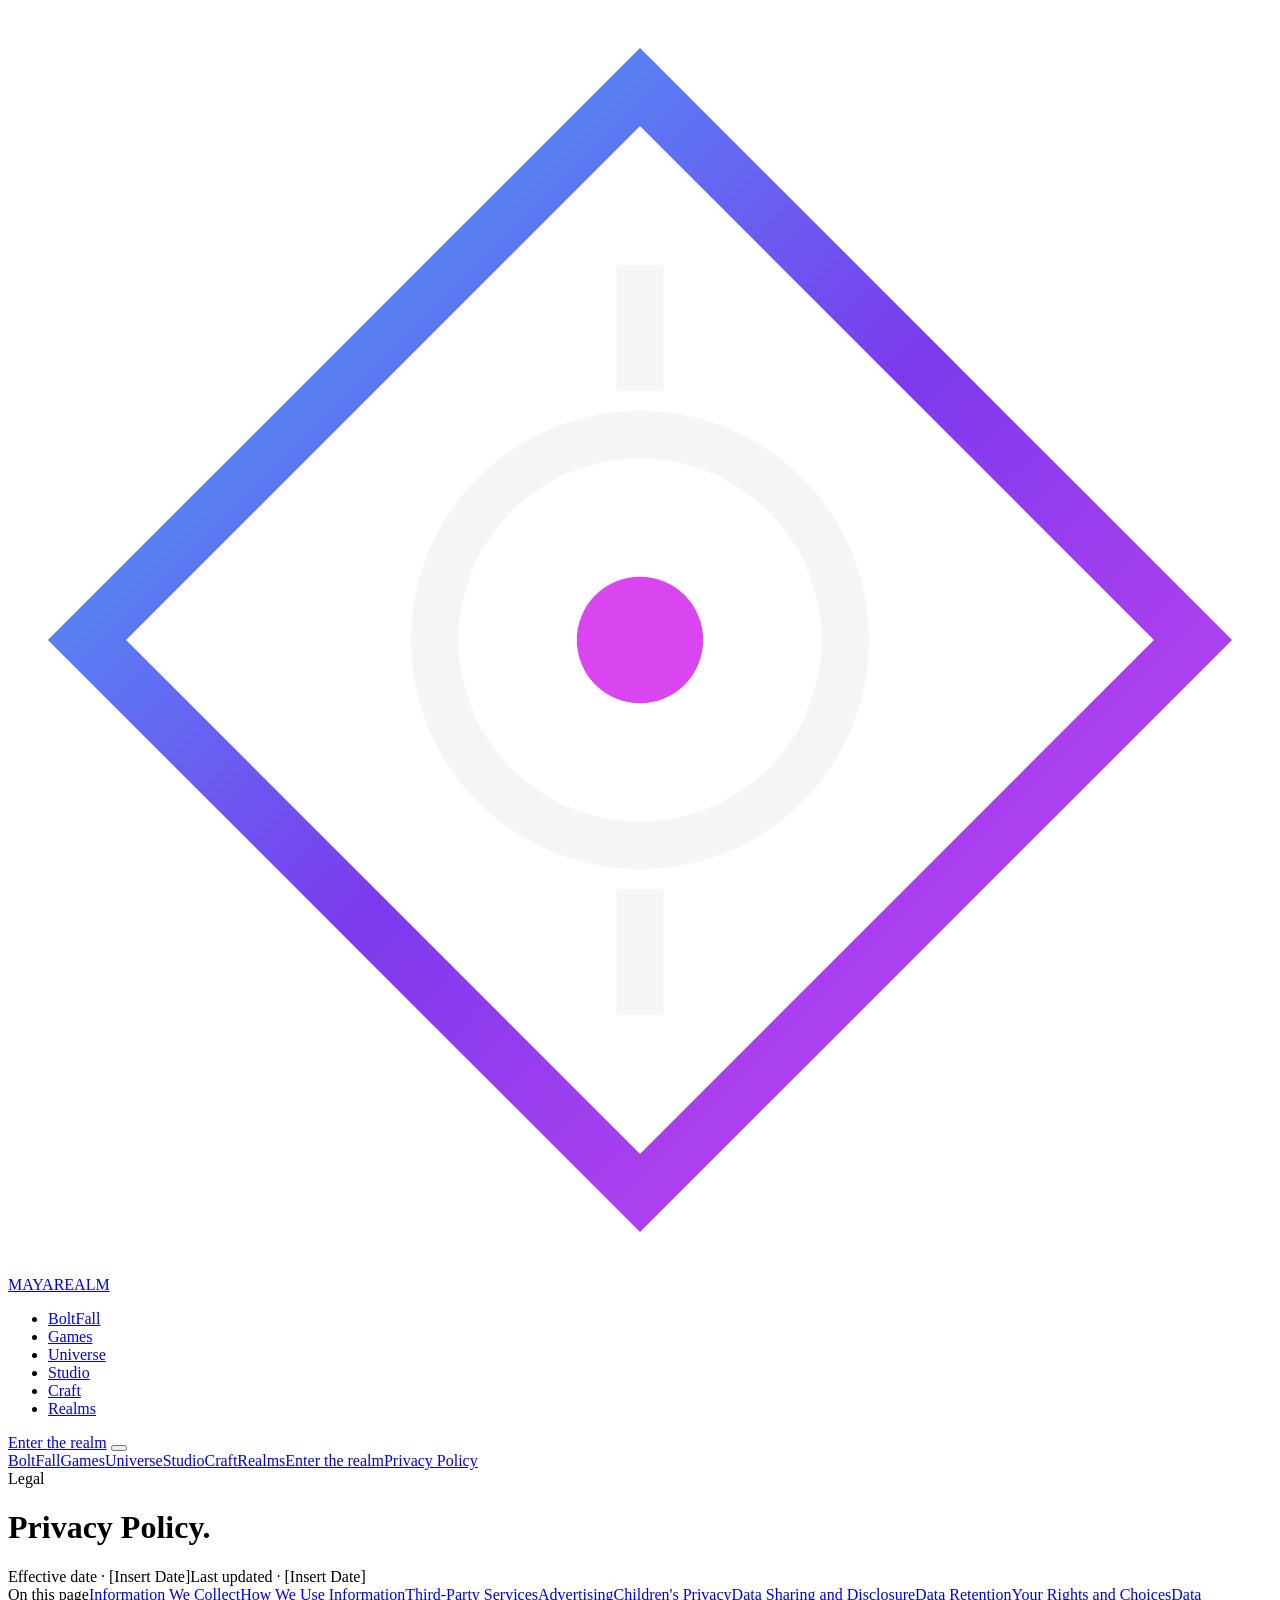
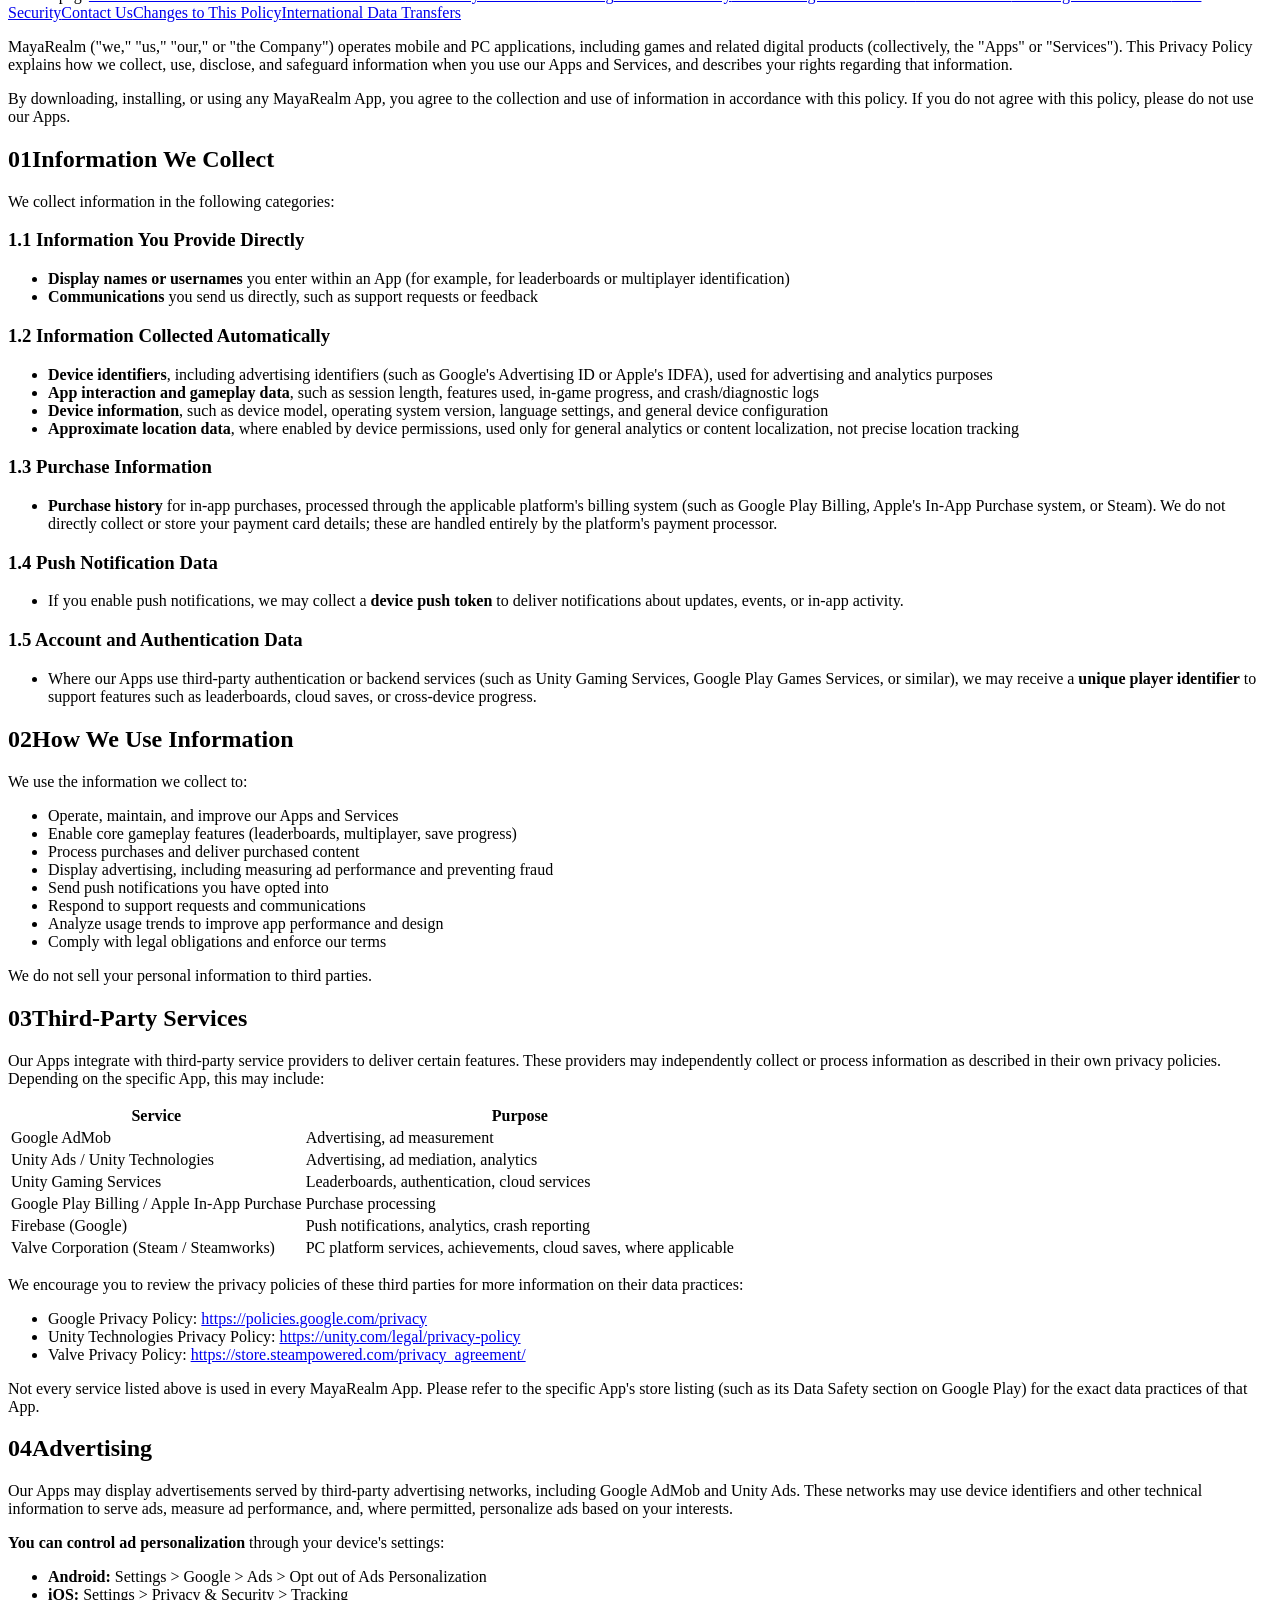
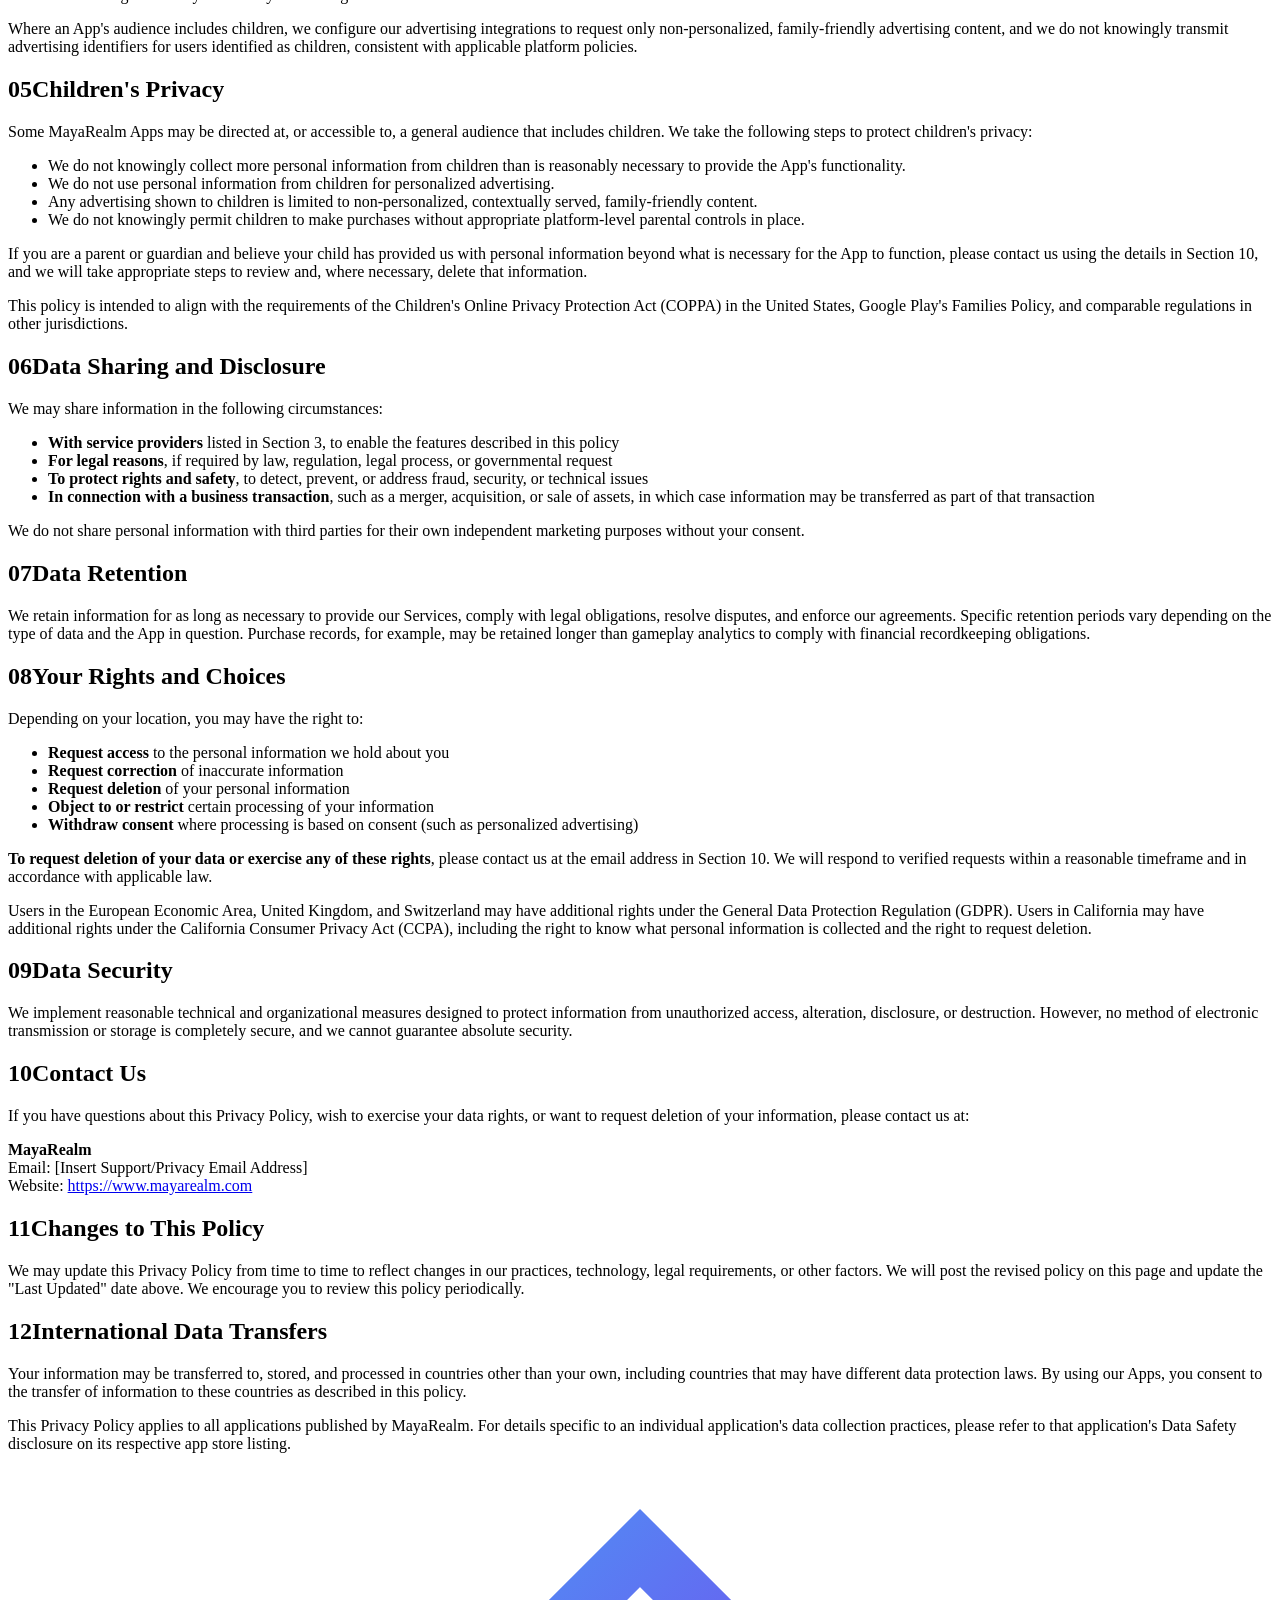
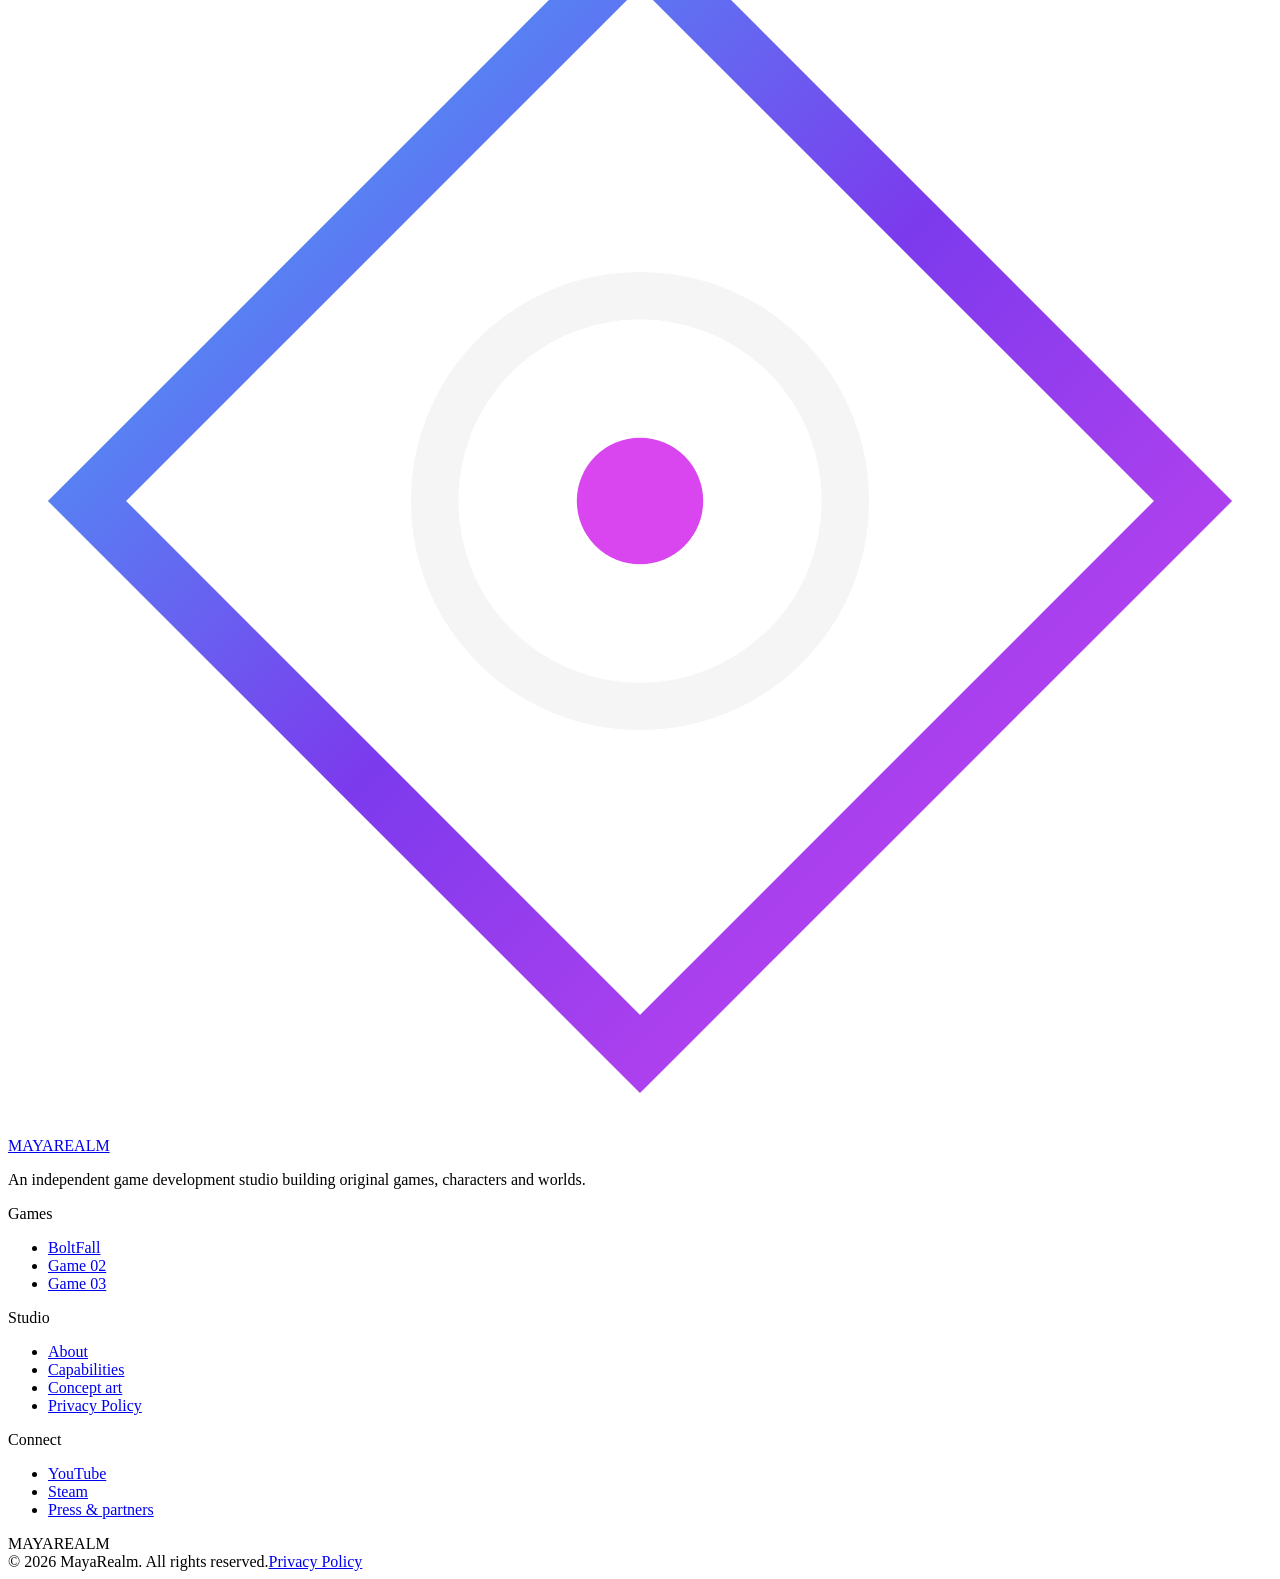
==== privacy.html @ 7bdd0b38 "Add files via upload" ====
<!doctype html>
<html lang="en">
<head>
<meta charset="utf-8">
<meta name="viewport" content="width=device-width, initial-scale=1, viewport-fit=cover">
<title>Privacy Policy — MayaRealm</title>
<meta name="description" content="How MayaRealm collects, uses and protects information in its games and apps, including BoltFall.">
<meta name="theme-color" content="#050505">
<link rel="icon" href="assets/img/favicon.svg" type="image/svg+xml">
<link rel="preconnect" href="https://fonts.googleapis.com">
<link rel="preconnect" href="https://fonts.gstatic.com" crossorigin>
<link rel="stylesheet" href="https://fonts.googleapis.com/css2?family=Manrope:wght@400;500;600;700&family=Orbitron:wght@500;700;800;900&family=Sora:wght@200;300;400;600;700;800&family=Space+Grotesk:wght@400;500;600&display=swap">
<link rel="stylesheet" href="assets/css/styles.css">
</head>
<body>
<div id="grain" aria-hidden="true"></div>
<header class="nav" id="nav">
  <div class="wrap nav-in">
    <a href="index.html" class="brand" aria-label="MayaRealm home">
      <svg viewBox="0 0 32 32" fill="none" aria-hidden="true"><defs><linearGradient id="bm" x1="0" y1="0" x2="1" y2="1"><stop offset="0" stop-color="#38BDF8"/><stop offset=".5" stop-color="#7C3AED"/><stop offset="1" stop-color="#D946EF"/></linearGradient></defs><path d="M16 2 30 16 16 30 2 16Z" stroke="url(#bm)" stroke-width="1.4"/><circle cx="16" cy="16" r="5.2" stroke="#F5F5F5" stroke-width="1.2"/><circle cx="16" cy="16" r="1.6" fill="#D946EF"/><path d="M16 6.5v3.2M16 22.3v3.2" stroke="#F5F5F5" stroke-width="1.2"/></svg>
      MAYAREALM
    </a>
    <ul class="nav-links">
      <li><a href="index.html#boltfall">BoltFall</a></li>
      <li><a href="index.html#worlds">Games</a></li>
      <li><a href="index.html#universe">Universe</a></li>
      <li><a href="index.html#studio">Studio</a></li>
      <li><a href="index.html#craft">Craft</a></li>
      <li><a href="index.html#realms">Realms</a></li>
    </ul>
    <a href="index.html#enter" class="btn btn-ghost btn-sm nav-cta">Enter the realm</a>
    <button class="burger" id="burger" aria-label="Open menu" aria-expanded="false"><span></span></button>
  </div>
  <nav class="mnav" aria-label="Mobile">
    <a href="index.html#boltfall">BoltFall</a><a href="index.html#worlds">Games</a><a href="index.html#universe">Universe</a><a href="index.html#studio">Studio</a><a href="index.html#craft">Craft</a><a href="index.html#realms">Realms</a><a href="index.html#enter">Enter the realm</a><a href="privacy.html">Privacy Policy</a>
  </nav>
</header>
<main id="top">
  <header class="legal-hero">
    <div class="wrap">
      <span class="label eyebrow">Legal</span>
      <h1 class="h-display">Privacy <span class="thin grad">Policy.</span></h1>
      <div class="legal-meta"><span class="chip">Effective date · <span class="ph">[Insert Date]</span></span><span class="chip">Last updated · <span class="ph">[Insert Date]</span></span></div>
    </div>
  </header>
  <div class="wrap legal-grid">
    <nav class="toc" aria-label="Policy sections"><span class="label">On this page</span><a href="#s1">Information We Collect</a><a href="#s2">How We Use Information</a><a href="#s3">Third-Party Services</a><a href="#s4">Advertising</a><a href="#s5">Children&#x27;s Privacy</a><a href="#s6">Data Sharing and Disclosure</a><a href="#s7">Data Retention</a><a href="#s8">Your Rights and Choices</a><a href="#s9">Data Security</a><a href="#s10">Contact Us</a><a href="#s11">Changes to This Policy</a><a href="#s12">International Data Transfers</a></nav>
    <article class="legal">
      <section><p>MayaRealm ("we," "us," "our," or "the Company") operates mobile and PC applications, including games and related digital products (collectively, the "Apps" or "Services"). This Privacy Policy explains how we collect, use, disclose, and safeguard information when you use our Apps and Services, and describes your rights regarding that information.</p><p>By downloading, installing, or using any MayaRealm App, you agree to the collection and use of information in accordance with this policy. If you do not agree with this policy, please do not use our Apps.</p></section>
<section id="s1"><h2><span>01</span>Information We Collect</h2>
<p>We collect information in the following categories:</p>
<h3>1.1 Information You Provide Directly</h3>
<ul>
<li><strong>Display names or usernames</strong> you enter within an App (for example, for leaderboards or multiplayer identification)</li>
<li><strong>Communications</strong> you send us directly, such as support requests or feedback</li>
</ul>
<h3>1.2 Information Collected Automatically</h3>
<ul>
<li><strong>Device identifiers</strong>, including advertising identifiers (such as Google's Advertising ID or Apple's IDFA), used for advertising and analytics purposes</li>
<li><strong>App interaction and gameplay data</strong>, such as session length, features used, in-game progress, and crash/diagnostic logs</li>
<li><strong>Device information</strong>, such as device model, operating system version, language settings, and general device configuration</li>
<li><strong>Approximate location data</strong>, where enabled by device permissions, used only for general analytics or content localization, not precise location tracking</li>
</ul>
<h3>1.3 Purchase Information</h3>
<ul>
<li><strong>Purchase history</strong> for in-app purchases, processed through the applicable platform's billing system (such as Google Play Billing, Apple's In-App Purchase system, or Steam). We do not directly collect or store your payment card details; these are handled entirely by the platform's payment processor.</li>
</ul>
<h3>1.4 Push Notification Data</h3>
<ul>
<li>If you enable push notifications, we may collect a <strong>device push token</strong> to deliver notifications about updates, events, or in-app activity.</li>
</ul>
<h3>1.5 Account and Authentication Data</h3>
<ul>
<li>Where our Apps use third-party authentication or backend services (such as Unity Gaming Services, Google Play Games Services, or similar), we may receive a <strong>unique player identifier</strong> to support features such as leaderboards, cloud saves, or cross-device progress.</li>
</ul>
</section>
<section id="s2"><h2><span>02</span>How We Use Information</h2>
<p>We use the information we collect to:</p>
<ul>
<li>Operate, maintain, and improve our Apps and Services</li>
<li>Enable core gameplay features (leaderboards, multiplayer, save progress)</li>
<li>Process purchases and deliver purchased content</li>
<li>Display advertising, including measuring ad performance and preventing fraud</li>
<li>Send push notifications you have opted into</li>
<li>Respond to support requests and communications</li>
<li>Analyze usage trends to improve app performance and design</li>
<li>Comply with legal obligations and enforce our terms</li>
</ul>
<p>We do not sell your personal information to third parties.</p>
</section>
<section id="s3"><h2><span>03</span>Third-Party Services</h2>
<p>Our Apps integrate with third-party service providers to deliver certain features. These providers may independently collect or process information as described in their own privacy policies. Depending on the specific App, this may include:</p>
<div class="tbl"><table><thead><tr><th>Service</th><th>Purpose</th></tr></thead><tbody><tr><td>Google AdMob</td><td>Advertising, ad measurement</td></tr><tr><td>Unity Ads / Unity Technologies</td><td>Advertising, ad mediation, analytics</td></tr><tr><td>Unity Gaming Services</td><td>Leaderboards, authentication, cloud services</td></tr><tr><td>Google Play Billing / Apple In-App Purchase</td><td>Purchase processing</td></tr><tr><td>Firebase (Google)</td><td>Push notifications, analytics, crash reporting</td></tr><tr><td>Valve Corporation (Steam / Steamworks)</td><td>PC platform services, achievements, cloud saves, where applicable</td></tr></tbody></table></div>
<p>We encourage you to review the privacy policies of these third parties for more information on their data practices:</p>
<ul>
<li>Google Privacy Policy: <a href="https://policies.google.com/privacy" target="_blank" rel="noopener">https://policies.google.com/privacy</a></li>
<li>Unity Technologies Privacy Policy: <a href="https://unity.com/legal/privacy-policy" target="_blank" rel="noopener">https://unity.com/legal/privacy-policy</a></li>
<li>Valve Privacy Policy: <a href="https://store.steampowered.com/privacy_agreement/" target="_blank" rel="noopener">https://store.steampowered.com/privacy_agreement/</a></li>
</ul>
<p>Not every service listed above is used in every MayaRealm App. Please refer to the specific App's store listing (such as its Data Safety section on Google Play) for the exact data practices of that App.</p>
</section>
<section id="s4"><h2><span>04</span>Advertising</h2>
<p>Our Apps may display advertisements served by third-party advertising networks, including Google AdMob and Unity Ads. These networks may use device identifiers and other technical information to serve ads, measure ad performance, and, where permitted, personalize ads based on your interests.</p>
<p><strong>You can control ad personalization</strong> through your device's settings:</p>
<ul>
<li><strong>Android:</strong> Settings &gt; Google &gt; Ads &gt; Opt out of Ads Personalization</li>
<li><strong>iOS:</strong> Settings &gt; Privacy &amp; Security &gt; Tracking</li>
</ul>
<p>Where an App's audience includes children, we configure our advertising integrations to request only non-personalized, family-friendly advertising content, and we do not knowingly transmit advertising identifiers for users identified as children, consistent with applicable platform policies.</p>
</section>
<section id="s5"><h2><span>05</span>Children&#x27;s Privacy</h2>
<p>Some MayaRealm Apps may be directed at, or accessible to, a general audience that includes children. We take the following steps to protect children's privacy:</p>
<ul>
<li>We do not knowingly collect more personal information from children than is reasonably necessary to provide the App's functionality.</li>
<li>We do not use personal information from children for personalized advertising.</li>
<li>Any advertising shown to children is limited to non-personalized, contextually served, family-friendly content.</li>
<li>We do not knowingly permit children to make purchases without appropriate platform-level parental controls in place.</li>
</ul>
<p>If you are a parent or guardian and believe your child has provided us with personal information beyond what is necessary for the App to function, please contact us using the details in Section 10, and we will take appropriate steps to review and, where necessary, delete that information.</p>
<p>This policy is intended to align with the requirements of the Children's Online Privacy Protection Act (COPPA) in the United States, Google Play's Families Policy, and comparable regulations in other jurisdictions.</p>
</section>
<section id="s6"><h2><span>06</span>Data Sharing and Disclosure</h2>
<p>We may share information in the following circumstances:</p>
<ul>
<li><strong>With service providers</strong> listed in Section 3, to enable the features described in this policy</li>
<li><strong>For legal reasons</strong>, if required by law, regulation, legal process, or governmental request</li>
<li><strong>To protect rights and safety</strong>, to detect, prevent, or address fraud, security, or technical issues</li>
<li><strong>In connection with a business transaction</strong>, such as a merger, acquisition, or sale of assets, in which case information may be transferred as part of that transaction</li>
</ul>
<p>We do not share personal information with third parties for their own independent marketing purposes without your consent.</p>
</section>
<section id="s7"><h2><span>07</span>Data Retention</h2>
<p>We retain information for as long as necessary to provide our Services, comply with legal obligations, resolve disputes, and enforce our agreements. Specific retention periods vary depending on the type of data and the App in question. Purchase records, for example, may be retained longer than gameplay analytics to comply with financial recordkeeping obligations.</p>
</section>
<section id="s8"><h2><span>08</span>Your Rights and Choices</h2>
<p>Depending on your location, you may have the right to:</p>
<ul>
<li><strong>Request access</strong> to the personal information we hold about you</li>
<li><strong>Request correction</strong> of inaccurate information</li>
<li><strong>Request deletion</strong> of your personal information</li>
<li><strong>Object to or restrict</strong> certain processing of your information</li>
<li><strong>Withdraw consent</strong> where processing is based on consent (such as personalized advertising)</li>
</ul>
<p><strong>To request deletion of your data or exercise any of these rights</strong>, please contact us at the email address in Section 10. We will respond to verified requests within a reasonable timeframe and in accordance with applicable law.</p>
<p>Users in the European Economic Area, United Kingdom, and Switzerland may have additional rights under the General Data Protection Regulation (GDPR). Users in California may have additional rights under the California Consumer Privacy Act (CCPA), including the right to know what personal information is collected and the right to request deletion.</p>
</section>
<section id="s9"><h2><span>09</span>Data Security</h2>
<p>We implement reasonable technical and organizational measures designed to protect information from unauthorized access, alteration, disclosure, or destruction. However, no method of electronic transmission or storage is completely secure, and we cannot guarantee absolute security.</p>
</section>
<section id="s10"><h2><span>10</span>Contact Us</h2>
<p>If you have questions about this Privacy Policy, wish to exercise your data rights, or want to request deletion of your information, please contact us at:</p>
<p><strong>MayaRealm</strong><br>Email: <span class="ph">[Insert Support/Privacy Email Address]</span><br>Website: <a href="https://www.mayarealm.com" target="_blank" rel="noopener">https://www.mayarealm.com</a></p>
</section>
<section id="s11"><h2><span>11</span>Changes to This Policy</h2>
<p>We may update this Privacy Policy from time to time to reflect changes in our practices, technology, legal requirements, or other factors. We will post the revised policy on this page and update the "Last Updated" date above. We encourage you to review this policy periodically.</p>
</section>
<section id="s12"><h2><span>12</span>International Data Transfers</h2>
<p>Your information may be transferred to, stored, and processed in countries other than your own, including countries that may have different data protection laws. By using our Apps, you consent to the transfer of information to these countries as described in this policy.</p>
</section>
<p class="note">This Privacy Policy applies to all applications published by MayaRealm. For details specific to an individual application's data collection practices, please refer to that application's Data Safety disclosure on its respective app store listing.</p>
    </article>
  </div>
</main>
<footer class="foot">
  <div class="wrap">
    <div class="foot-grid">
      <div>
        <a href="index.html" class="brand"><svg viewBox="0 0 32 32" fill="none" aria-hidden="true"><path d="M16 2 30 16 16 30 2 16Z" stroke="url(#bm)" stroke-width="1.4"/><circle cx="16" cy="16" r="5.2" stroke="#F5F5F5" stroke-width="1.2"/><circle cx="16" cy="16" r="1.6" fill="#D946EF"/></svg>MAYAREALM</a>
        <p>An independent game development studio building original games, characters and worlds.</p>
      </div>
      <div><span class="label">Games</span><ul><li><a href="index.html#boltfall">BoltFall</a></li><li><a href="index.html#worlds">Game 02</a></li><li><a href="index.html#worlds">Game 03</a></li></ul></div>
      <div><span class="label">Studio</span><ul><li><a href="index.html#studio">About</a></li><li><a href="index.html#craft">Capabilities</a></li><li><a href="index.html#realms">Concept art</a></li><li><a href="privacy.html">Privacy Policy</a></li></ul></div>
      <div><span class="label">Connect</span><ul><li><a href="#" data-link="youtube" data-toast="The YouTube channel link is coming soon.">YouTube</a></li><li><a href="#" data-link="steam" data-toast="The Steam page link is coming soon.">Steam</a></li><li><a href="#" data-link="press" data-toast="Press and partnership contact is coming soon.">Press &amp; partners</a></li></ul></div>
    </div>
    <div class="foot-word" aria-hidden="true">MAYAREALM</div>
    <div class="foot-bottom"><span>© 2026 MayaRealm. All rights reserved.</span><span><a href="privacy.html" class="foot-legal">Privacy Policy</a></span></div>
  </div>
</footer>
<div class="toast" id="toast" role="status" aria-live="polite"></div>
<script src="assets/js/core.js"></script>
<script src="assets/js/main.js"></script>
</body>
</html>
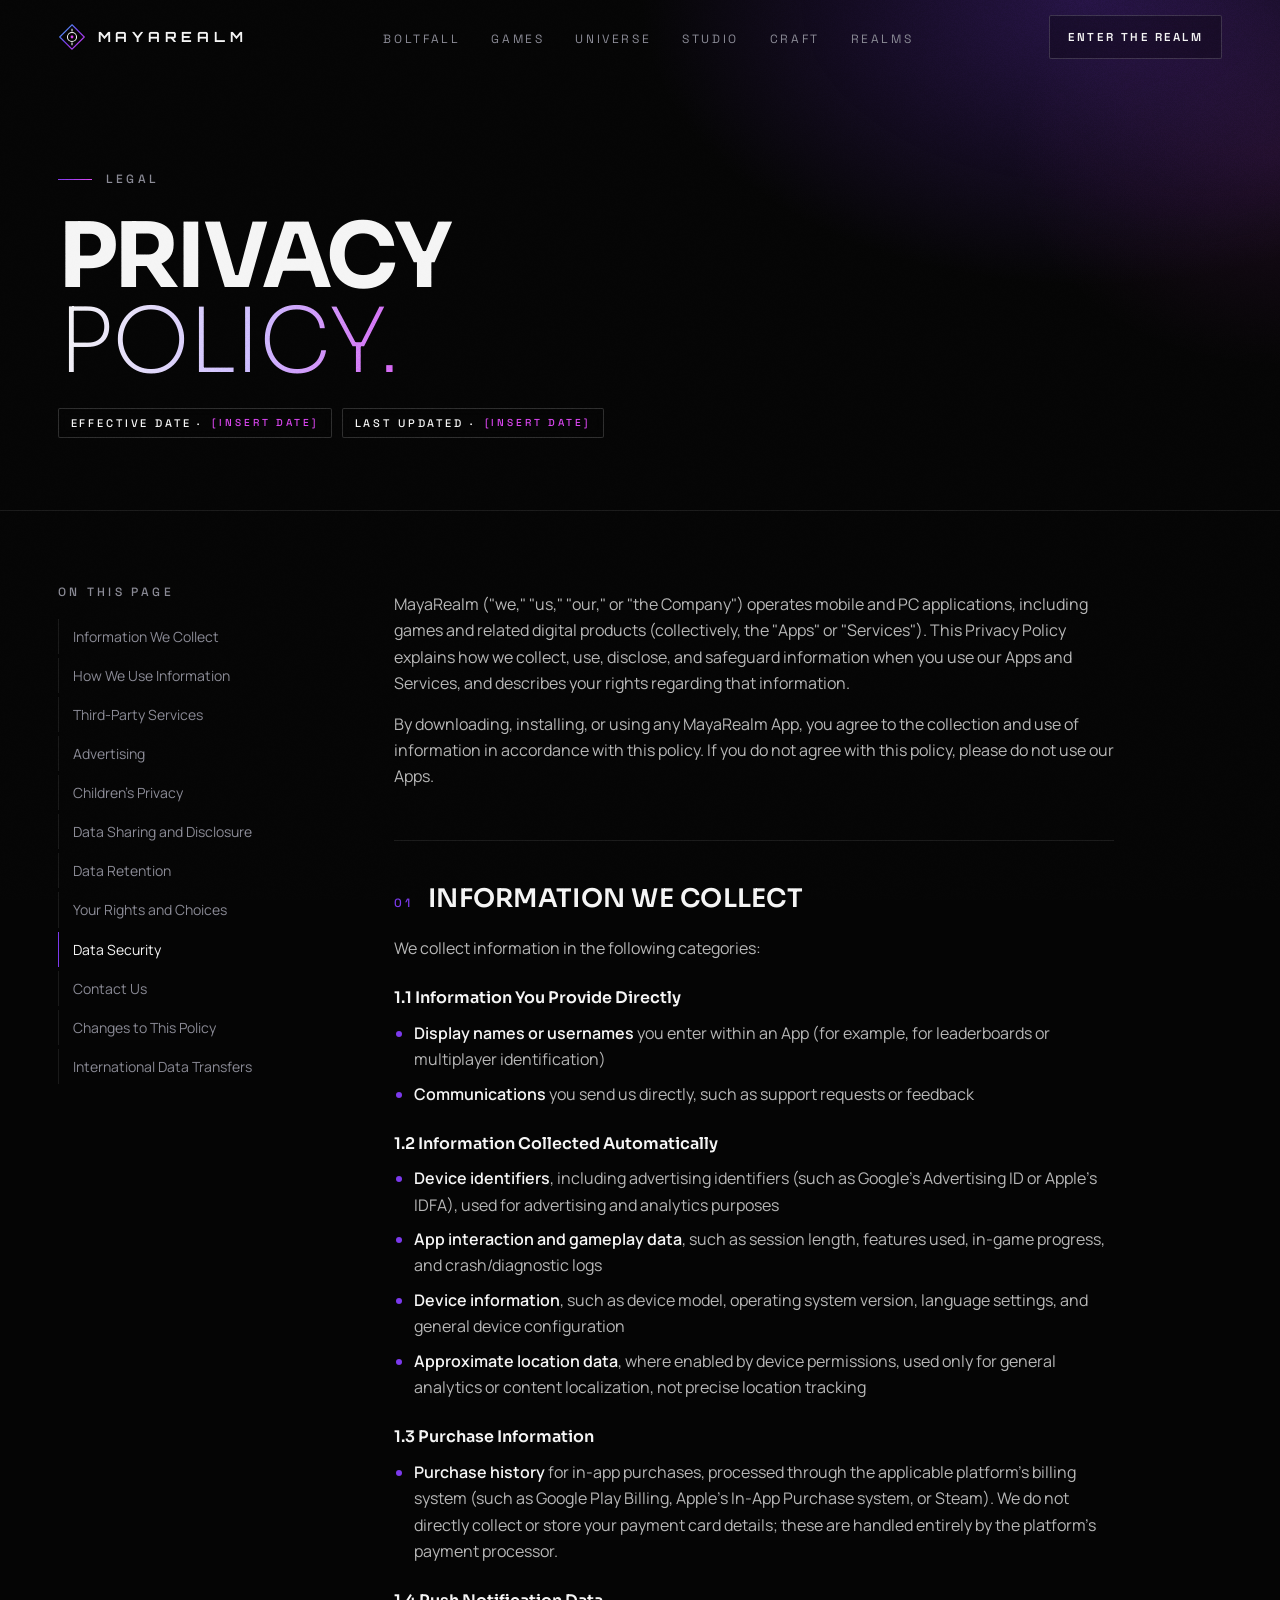
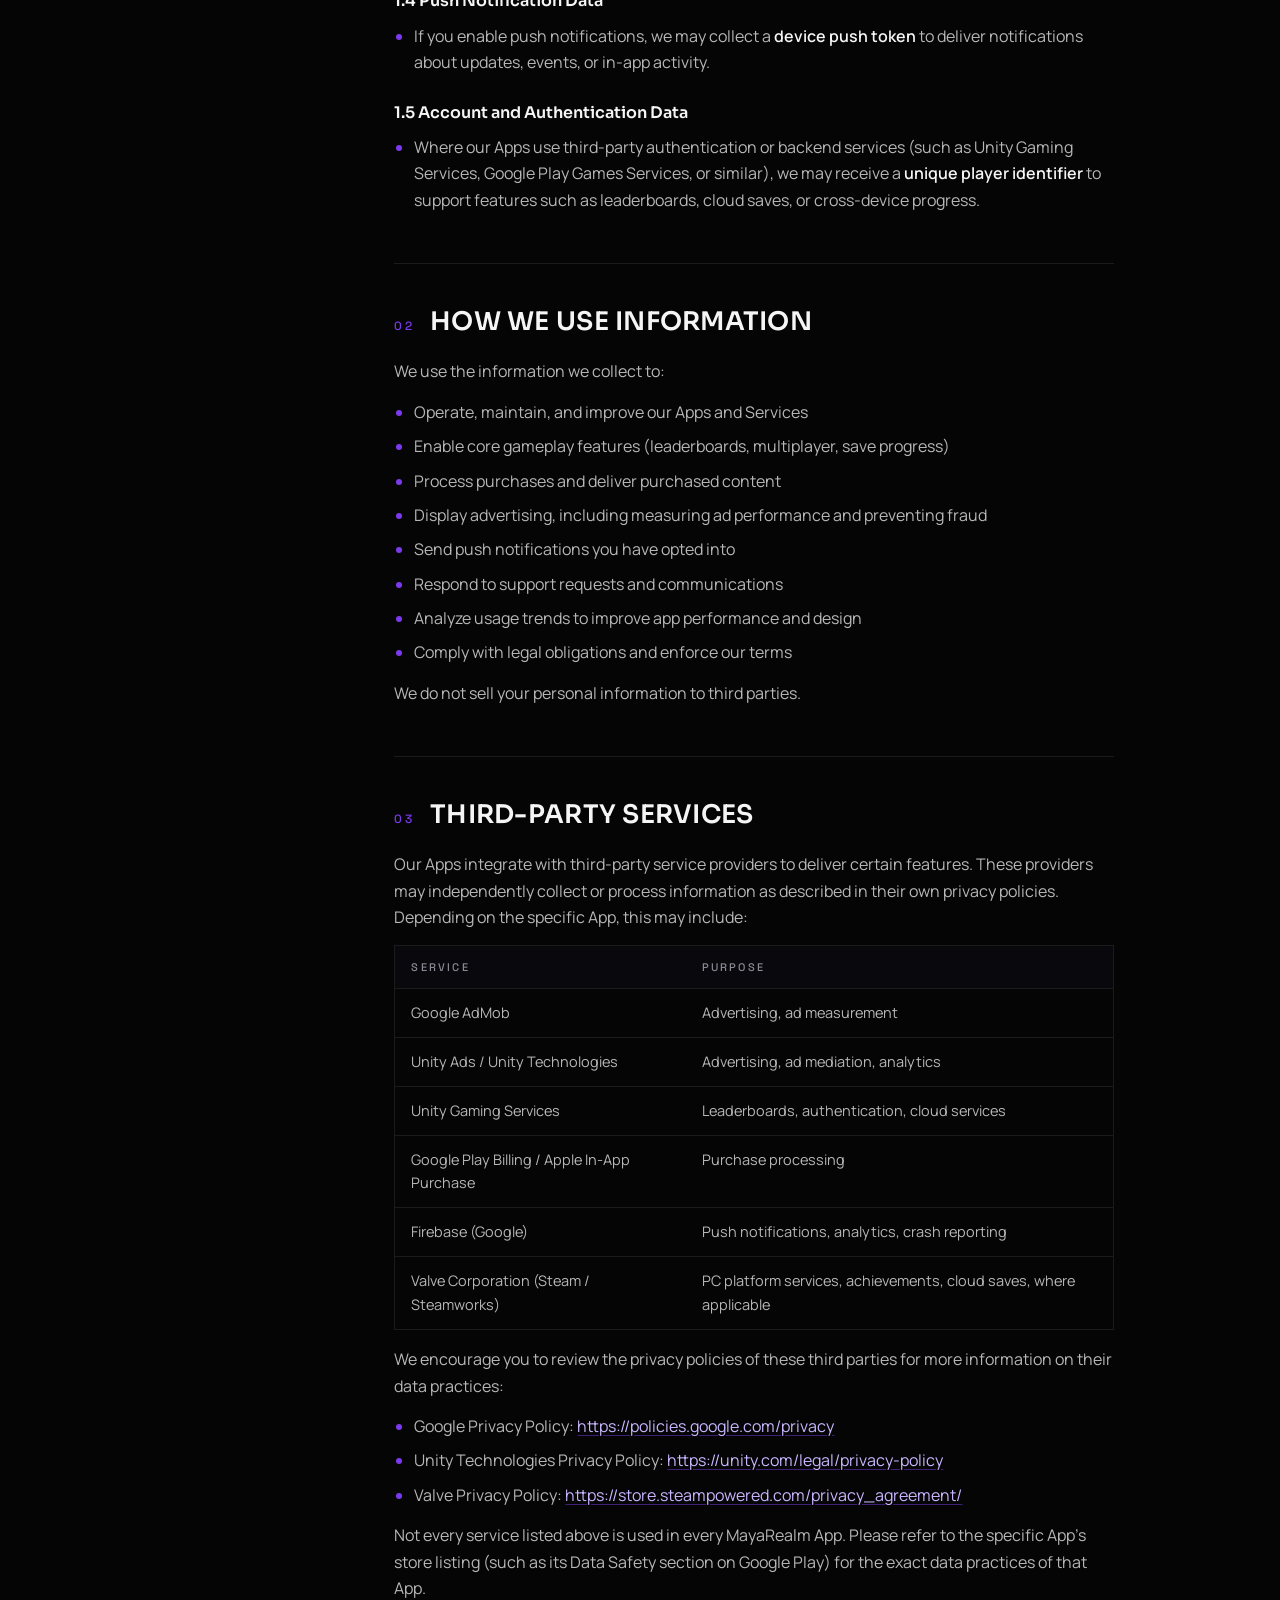
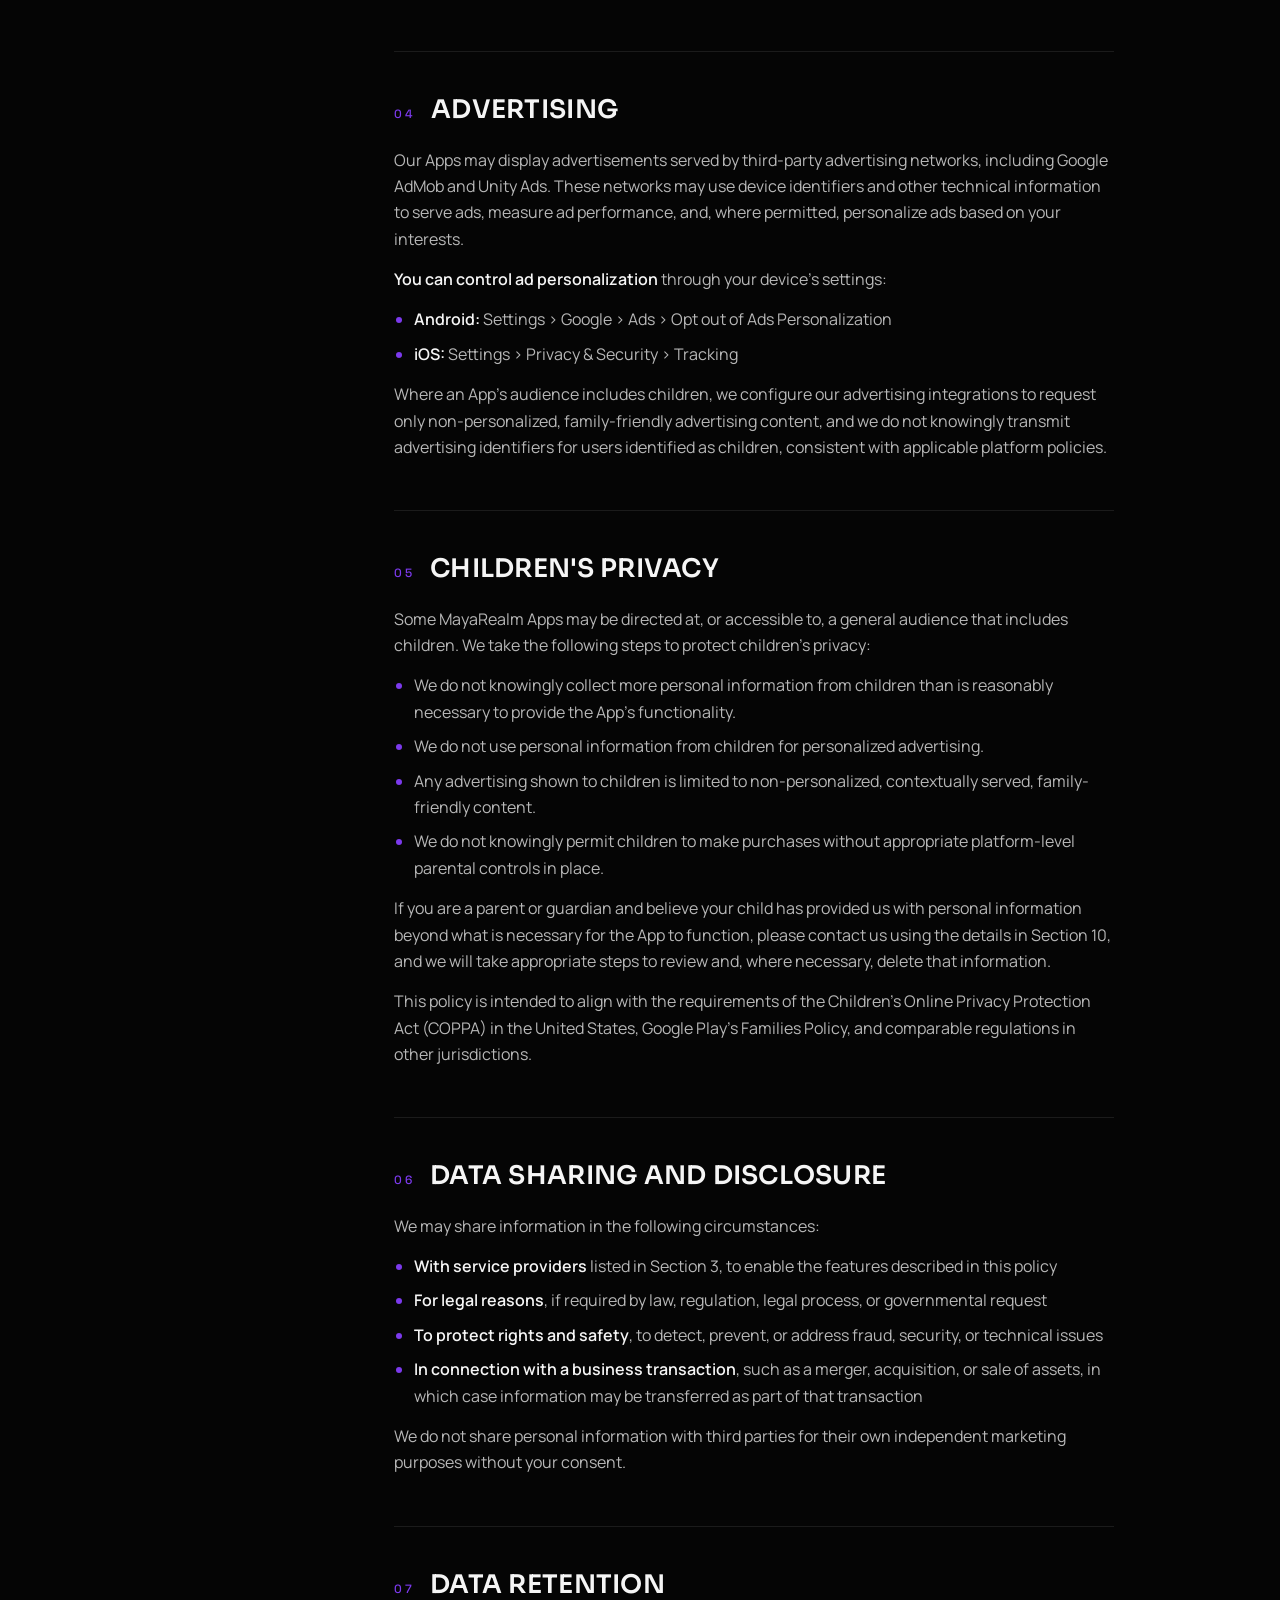
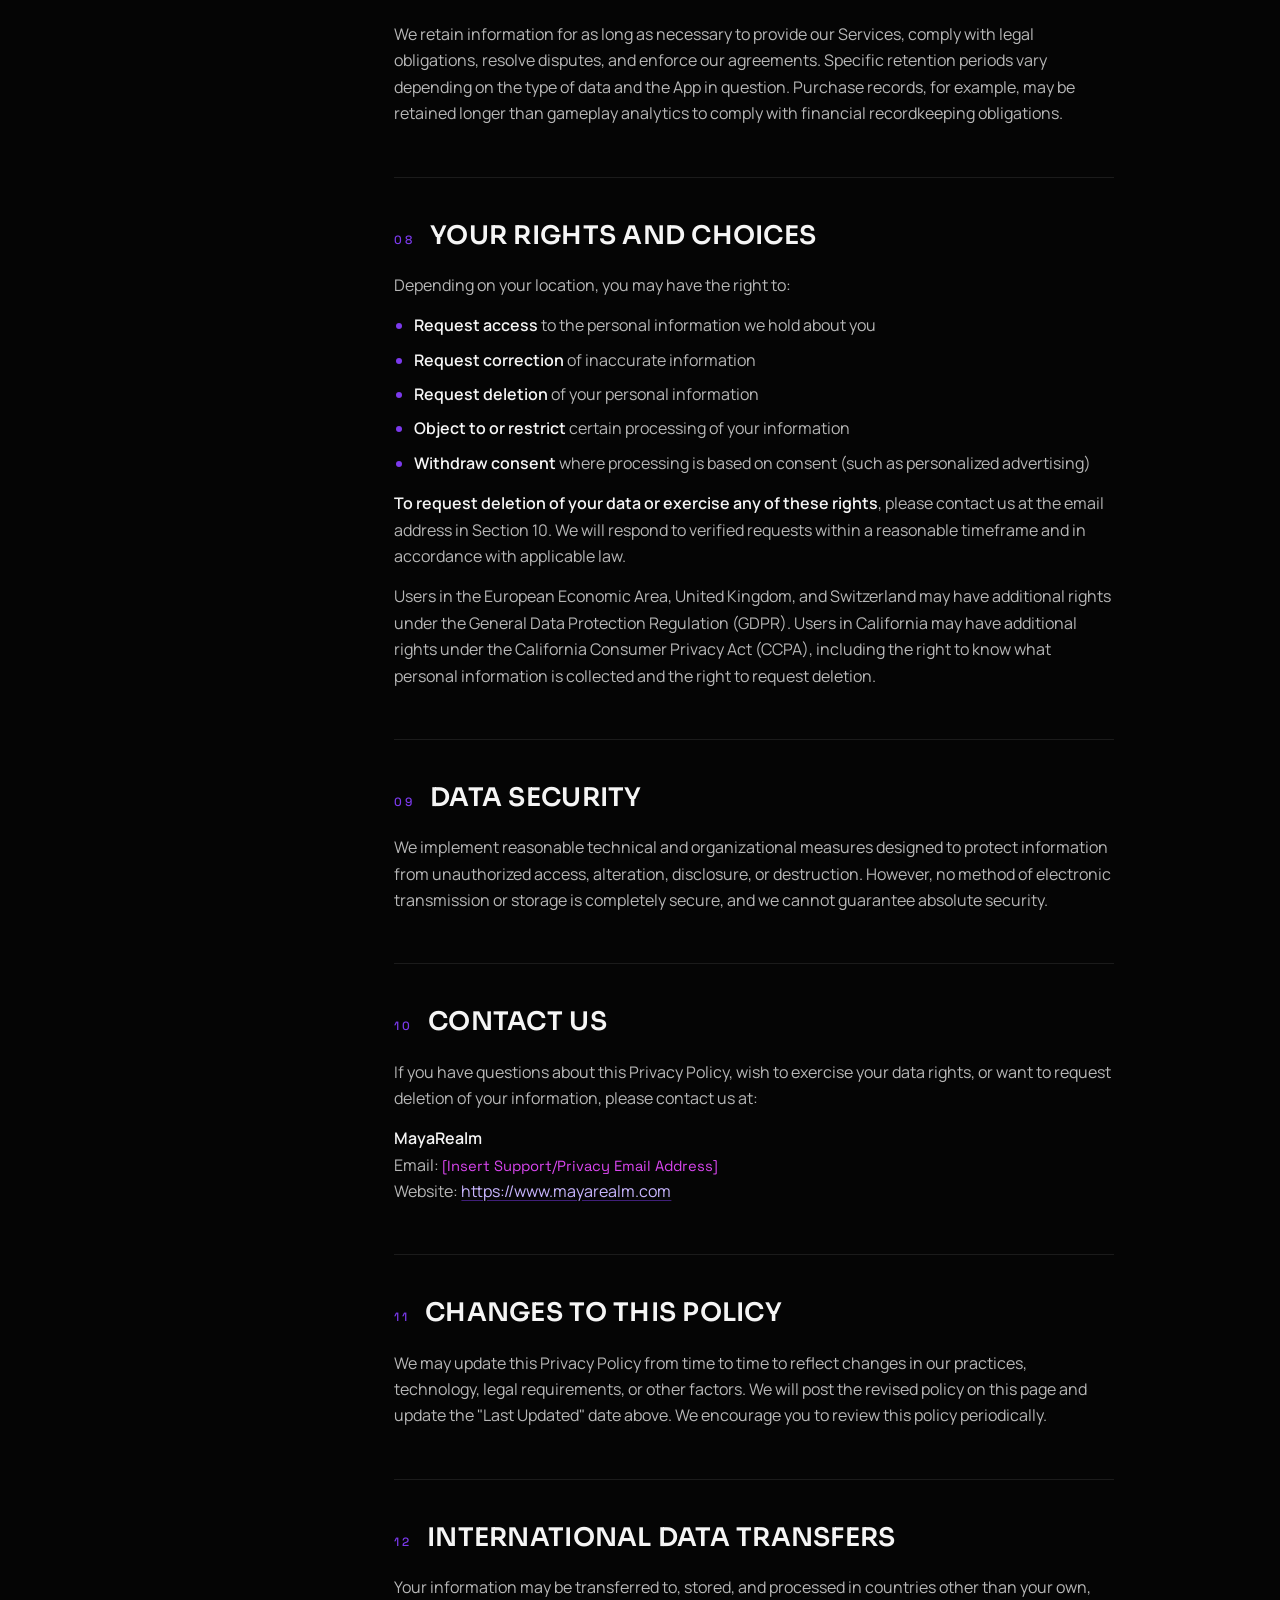
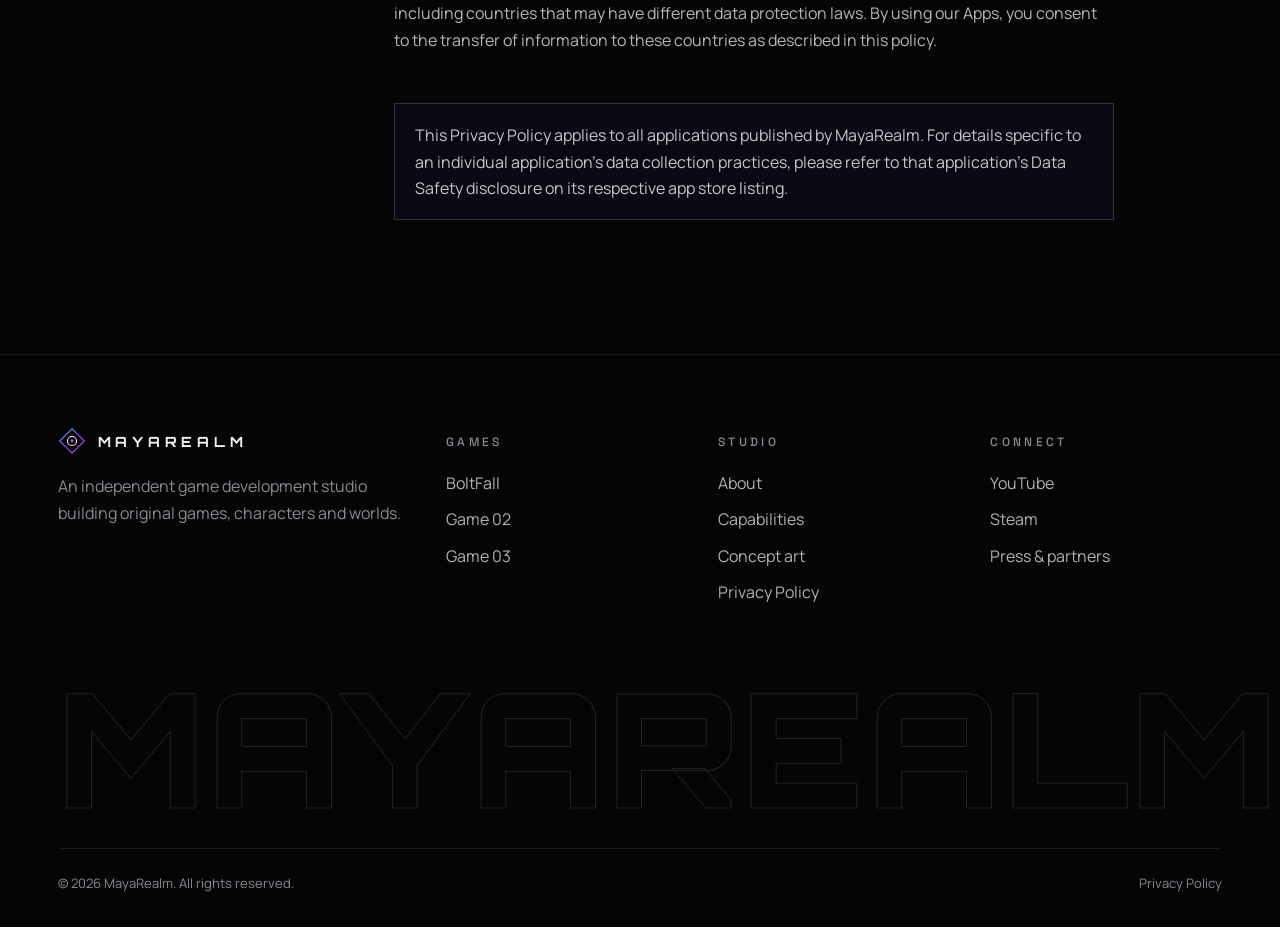
==== commit 626e4fda: "Update links to favicon and stylesheets in privacy.html" ====
--- a/privacy.html
+++ b/privacy.html
@@ -6,11 +6,11 @@
 <title>Privacy Policy — MayaRealm</title>
 <meta name="description" content="How MayaRealm collects, uses and protects information in its games and apps, including BoltFall.">
 <meta name="theme-color" content="#050505">
-<link rel="icon" href="assets/img/favicon.svg" type="image/svg+xml">
+<link rel="icon" href="Maya_Final_Logo.png" type="image">
 <link rel="preconnect" href="https://fonts.googleapis.com">
 <link rel="preconnect" href="https://fonts.gstatic.com" crossorigin>
 <link rel="stylesheet" href="https://fonts.googleapis.com/css2?family=Manrope:wght@400;500;600;700&family=Orbitron:wght@500;700;800;900&family=Sora:wght@200;300;400;600;700;800&family=Space+Grotesk:wght@400;500;600&display=swap">
-<link rel="stylesheet" href="assets/css/styles.css">
+<link rel="stylesheet" href="styles.css">
 </head>
 <body>
 <div id="grain" aria-hidden="true"></div>
@@ -177,7 +177,7 @@
   </div>
 </footer>
 <div class="toast" id="toast" role="status" aria-live="polite"></div>
-<script src="assets/js/core.js"></script>
-<script src="assets/js/main.js"></script>
+<script src="core.js"></script>
+<script src="main.js"></script>
 </body>
 </html>
--- a/styles.css
+++ b/styles.css
@@ -0,0 +1,337 @@
+/* Layout: full-bleed cinematic canvases stacked as "realms", each one a scene; content sits on a 1360px wrap with wide gutters. One portal light per scene, everything else stays black. */
+:root{
+  --void:#050505; --char:#0B0B0F; --plum:#160D24;
+  --violet:#7C3AED; --magenta:#D946EF; --ice:#38BDF8;
+  --bone:#F5F5F5; --ash:#8A8A95;
+  --line:rgba(245,245,245,.09); --line-2:rgba(245,245,245,.17);
+  --f-display:'Sora','Segoe UI',system-ui,sans-serif;
+  --f-mark:'Orbitron','Sora',system-ui,sans-serif;
+  --f-body:'Manrope','Inter',system-ui,-apple-system,sans-serif;
+  --f-label:'Space Grotesk',ui-monospace,'SFMono-Regular',Menlo,monospace;
+  --gut:clamp(16px,4.5vw,64px);
+  --ease:cubic-bezier(.2,.7,.1,1);
+  color-scheme:dark;
+}
+*,*::before,*::after{box-sizing:border-box}
+html{background:var(--void);scroll-behavior:smooth;-webkit-text-size-adjust:100%}
+body{margin:0;background:var(--void);color:var(--bone);font-family:var(--f-body);font-size:16px;line-height:1.65;-webkit-font-smoothing:antialiased;overflow-x:hidden}
+::selection{background:var(--violet);color:var(--bone)}
+a{color:inherit;text-decoration:none}
+button{font:inherit;color:inherit;background:none;border:0;cursor:pointer;padding:0}
+canvas{display:block}
+:focus-visible{outline:1px solid var(--ice);outline-offset:4px}
+.wrap{width:100%;max-width:1360px;margin-inline:auto;padding-inline:var(--gut)}
+.label{font-family:var(--f-label);font-size:12px;font-weight:500;letter-spacing:.28em;text-transform:uppercase;color:var(--ash)}
+.h-display{font-family:var(--f-display);font-weight:700;text-transform:uppercase;letter-spacing:-.035em;line-height:.95;text-wrap:balance;margin:0}
+.h-display .thin{font-weight:200;letter-spacing:-.02em;display:block}
+.lede{color:var(--ash);font-size:clamp(16px,1.25vw,19px);max-width:52ch;margin:0;line-height:1.7}
+.grad{background:linear-gradient(100deg,var(--bone) 0%,#cdbcff 50%,var(--magenta) 100%);-webkit-background-clip:text;background-clip:text;color:transparent}
+.eyebrow{display:flex;align-items:center;gap:14px}
+.eyebrow::before{content:"";width:34px;height:1px;background:linear-gradient(90deg,var(--violet),var(--magenta))}
+
+/* buttons */
+.btn{position:relative;display:inline-flex;align-items:center;justify-content:center;gap:14px;height:54px;padding-inline:26px;font-family:var(--f-label);font-size:12.5px;font-weight:600;letter-spacing:.22em;text-transform:uppercase;border-radius:2px;transition:transform .5s var(--ease),box-shadow .5s var(--ease),background .4s,color .4s,border-color .4s;white-space:nowrap}
+.btn svg{width:16px;height:16px;flex:none;transition:transform .5s var(--ease)}
+.btn:hover svg.arr{transform:translateX(4px)}
+.btn-primary{background:var(--bone);color:var(--void)}
+.btn-primary:hover{box-shadow:0 0 0 1px rgba(124,58,237,.7),0 12px 50px -8px rgba(124,58,237,.75),0 0 100px -20px rgba(217,70,239,.6)}
+.btn-ghost{border:1px solid var(--line-2);color:var(--bone);background:rgba(5,5,5,.3);-webkit-backdrop-filter:blur(8px);backdrop-filter:blur(8px)}
+.btn-ghost:hover{border-color:rgba(124,58,237,.85);background:rgba(22,13,36,.7)}
+.btn-sm{height:44px;padding-inline:18px;font-size:11.5px}
+.btn-row{display:flex;flex-wrap:wrap;gap:14px}
+.chip{display:inline-flex;align-items:center;gap:10px;height:30px;padding-inline:12px;border:1px solid var(--line-2);border-radius:2px;font-family:var(--f-label);font-size:11px;font-weight:500;letter-spacing:.26em;text-transform:uppercase;color:var(--bone);background:rgba(5,5,5,.4);-webkit-backdrop-filter:blur(6px);backdrop-filter:blur(6px);white-space:nowrap}
+.dot{width:6px;height:6px;border-radius:50%;background:var(--magenta);box-shadow:0 0 12px var(--magenta);animation:pulse 2.4s ease-in-out infinite;flex:none}
+.dot.ice{background:var(--ice);box-shadow:0 0 12px var(--ice)}
+
+/* nav */
+.nav{position:fixed;inset:0 0 auto 0;z-index:60;padding-top:env(safe-area-inset-top,0px);transition:background .5s,border-color .5s;border-bottom:1px solid transparent}
+.nav.scrolled{background:rgba(5,5,5,.74);-webkit-backdrop-filter:blur(14px) saturate(140%);backdrop-filter:blur(14px) saturate(140%);border-bottom-color:var(--line)}
+.nav-in{display:flex;align-items:center;justify-content:space-between;height:74px;gap:24px}
+.brand{display:flex;align-items:center;gap:12px;font-family:var(--f-mark);font-weight:700;font-size:14px;letter-spacing:.34em}
+.brand svg{width:28px;height:28px;flex:none}
+.nav-links{display:flex;gap:clamp(18px,2.4vw,34px);list-style:none;margin:0;padding:0}
+.nav-links a{font-family:var(--f-label);font-size:12px;letter-spacing:.22em;text-transform:uppercase;color:var(--ash);transition:color .3s;position:relative;padding-block:6px}
+.nav-links a::after{content:"";position:absolute;left:0;right:100%;bottom:0;height:1px;background:linear-gradient(90deg,var(--violet),var(--magenta));transition:right .5s var(--ease)}
+.nav-links a:hover,.nav-links a.active{color:var(--bone)}
+.nav-links a:hover::after,.nav-links a.active::after{right:0}
+.burger{display:none;width:44px;height:44px;align-items:center;justify-content:center}
+.burger span{display:block;width:22px;height:1px;background:var(--bone);position:relative;transition:background .3s}
+.burger span::before,.burger span::after{content:"";position:absolute;left:0;width:22px;height:1px;background:var(--bone);transition:transform .4s var(--ease)}
+.burger span::before{top:-7px}.burger span::after{top:7px}
+.nav.open .burger span{background:transparent}
+.nav.open .burger span::before{transform:translateY(7px) rotate(45deg)}
+.nav.open .burger span::after{transform:translateY(-7px) rotate(-45deg)}
+.mnav{display:none}
+@media (max-width:980px){
+  .nav-links,.nav-cta{display:none}
+  .burger{display:inline-flex}
+  .mnav{display:grid;padding-inline:var(--gut);max-height:0;overflow:hidden;transition:max-height .6s var(--ease)}
+  .nav.open{background:rgba(5,5,5,.96)}
+  .nav.open .mnav{max-height:560px;padding-bottom:28px}
+  .mnav a{font-family:var(--f-display);font-size:26px;font-weight:300;text-transform:uppercase;padding-block:10px;border-bottom:1px solid var(--line)}
+}
+
+/* hero */
+.hero{position:relative;min-height:100svh;display:grid;align-items:center;overflow:hidden;isolation:isolate}
+.hero canvas{position:absolute;inset:0;width:100%;height:100%;z-index:-2}
+.hero::before{content:"";position:absolute;inset:0;z-index:-1;background:linear-gradient(90deg,rgba(5,5,5,.93) 0%,rgba(5,5,5,.72) 30%,rgba(5,5,5,.14) 58%,rgba(5,5,5,0) 75%),linear-gradient(0deg,var(--void) 0%,rgba(5,5,5,0) 26%),linear-gradient(180deg,rgba(5,5,5,.6) 0%,rgba(5,5,5,0) 16%)}
+.hero-content{padding-block:140px 160px;display:grid;gap:28px;justify-items:start;max-width:880px}
+.stamp{display:flex;align-items:center;gap:18px;flex-wrap:wrap}
+.stamp .mark{font-family:var(--f-mark);font-weight:800;font-size:clamp(14px,1.3vw,18px);letter-spacing:.52em}
+.hero h1{font-size:clamp(2.45rem,7vw,6.8rem)}
+.hero h1 .thin{margin-top:.08em}
+.seq>*{animation:rise 1.6s var(--ease) both;animation-delay:calc(var(--i,0)*.14s + .25s)}
+.hud{position:absolute;left:0;right:0;bottom:30px}
+.hud .wrap{display:flex;justify-content:space-between;align-items:flex-end;gap:24px}
+.hud-meta{display:flex;gap:34px;flex-wrap:wrap}
+.hud-meta div{display:grid;gap:2px}
+.hud-meta .label{font-size:10.5px}
+.hud-meta b{font-family:var(--f-label);font-weight:500;font-size:12px;letter-spacing:.14em;color:var(--bone)}
+.scroll-ind{position:absolute;left:50%;bottom:26px;transform:translateX(-50%);display:grid;justify-items:center;gap:10px}
+.scroll-ind .mouse{width:22px;height:36px;border:1px solid rgba(245,245,245,.35);border-radius:12px;position:relative}
+.scroll-ind .mouse::after{content:"";position:absolute;left:50%;top:7px;width:2px;height:7px;margin-left:-1px;border-radius:2px;background:var(--bone);animation:wheel 2.8s var(--ease) infinite}
+.scroll-ind .label{font-size:10px;letter-spacing:.4em}
+@media (max-width:820px){
+  .hero{align-items:end}
+  .hero::before{background:linear-gradient(0deg,var(--void) 0%,rgba(5,5,5,.9) 40%,rgba(5,5,5,.35) 64%,rgba(5,5,5,.15) 100%)}
+  .hero-content{padding-block:50svh 120px}
+  .hud-meta{display:none}
+}
+
+/* sections */
+.sec{position:relative;padding-block:clamp(96px,12vw,176px)}
+.sec-head{display:grid;gap:22px;margin-bottom:clamp(44px,6vw,84px)}
+.sec-head h2{font-size:clamp(2.4rem,6vw,5.6rem)}
+.js .rv{transform:translateY(34px);transition:transform 1.3s var(--ease)}
+.js .rv.in{transform:none}
+
+/* featured */
+.feature{position:relative;min-height:min(1000px,100svh);display:grid;align-items:end;overflow:hidden;isolation:isolate;border-block:1px solid var(--line)}
+.feature canvas{position:absolute;inset:0;width:100%;height:100%;z-index:-2}
+.feature::before{content:"";position:absolute;inset:0;z-index:-1;background:linear-gradient(90deg,rgba(5,5,5,.94) 0%,rgba(5,5,5,.7) 32%,rgba(5,5,5,0) 62%),linear-gradient(0deg,rgba(5,5,5,.97) 0%,rgba(5,5,5,0) 40%),linear-gradient(180deg,var(--void) 0%,rgba(5,5,5,0) 18%)}
+.feat-grid{display:grid;grid-template-columns:minmax(0,1.25fr) minmax(0,.75fr);gap:48px;align-items:end;padding-block:170px 44px}
+.feat-copy{display:grid;gap:24px;justify-items:start;min-width:0}
+.feat-title{position:relative;font-family:var(--f-mark);font-weight:900;font-size:clamp(2.6rem,6.8vw,7.2rem);line-height:.9;letter-spacing:.03em;margin:0;background:linear-gradient(180deg,#fff 0%,#ddd4ff 45%,#8b5cf6 100%);-webkit-background-clip:text;background-clip:text;color:transparent}
+.feat-title::after{content:attr(data-text);position:absolute;inset:0;background:none;-webkit-text-fill-color:var(--ice);color:var(--ice);opacity:0;animation:glitch 7s steps(1) infinite}
+.feat-head{font-family:var(--f-display);font-weight:600;font-size:clamp(1.3rem,2.4vw,2.1rem);letter-spacing:.06em;text-transform:uppercase;margin:0}
+.feat-head span{color:var(--ash);font-weight:300}
+.stats-panel{border:1px solid var(--line-2);background:rgba(8,8,12,.6);-webkit-backdrop-filter:blur(16px);backdrop-filter:blur(16px);padding:clamp(22px,2.4vw,32px);display:grid;gap:22px;min-width:0}
+.stats-panel>.label{display:flex;justify-content:space-between;gap:12px}
+.stat{display:grid;grid-template-columns:minmax(0,1fr) auto;gap:6px 16px;align-items:baseline}
+.stat .sl{font-family:var(--f-label);font-size:12px;letter-spacing:.18em;text-transform:uppercase;color:var(--ash)}
+.stat .sv{font-family:var(--f-display);font-weight:300;font-size:clamp(1.8rem,2.6vw,2.4rem);line-height:1;letter-spacing:-.03em;font-variant-numeric:tabular-nums}
+.stat small{grid-column:1/-1;color:rgba(245,245,245,.5);font-size:13px}
+.sbar{grid-column:1/-1;height:2px;background:var(--line);overflow:hidden}
+.sbar i{display:block;height:100%;background:linear-gradient(90deg,var(--violet),var(--magenta),var(--ice));transform-origin:left;transform:scaleX(var(--v,1));transition:transform 1.8s var(--ease)}
+.js .stats-panel:not(.in) .sbar i{transform:scaleX(0)}
+.feat-meta{display:grid;grid-template-columns:repeat(4,minmax(0,1fr));border-top:1px solid var(--line);margin-bottom:40px}
+.feat-meta>div{padding:22px 20px 0 0;display:grid;gap:8px;align-content:start;min-width:0}
+.feat-meta b{font-family:var(--f-display);font-weight:400;font-size:15px;letter-spacing:.02em}
+.plats{display:flex;flex-wrap:wrap;gap:8px 16px}
+.plat{display:inline-flex;align-items:center;gap:7px;font-family:var(--f-display);font-size:15px}
+.plat svg{width:17px;height:17px;stroke:var(--bone);fill:none;stroke-width:1.4;opacity:.85}
+.play{width:22px;height:22px;border-radius:50%;border:1px solid currentColor;display:grid;place-items:center}
+.play svg{width:8px;height:8px;fill:currentColor;margin-left:1px}
+@media (max-width:980px){
+  .feat-grid{grid-template-columns:minmax(0,1fr);padding-top:44svh}
+  .feature::before{background:linear-gradient(0deg,rgba(5,5,5,.98) 0%,rgba(5,5,5,.86) 52%,rgba(5,5,5,.1) 78%),linear-gradient(180deg,var(--void) 0%,rgba(5,5,5,0) 14%)}
+  .feat-meta{grid-template-columns:repeat(2,minmax(0,1fr))}
+  .feat-meta>div{padding-bottom:20px}
+}
+
+/* worlds */
+.worlds{display:grid;grid-template-columns:minmax(0,1.35fr) minmax(0,1fr);gap:20px}
+.wcard{position:relative;overflow:hidden;border:1px solid var(--line);background:var(--char);min-height:350px;display:flex;flex-direction:column;justify-content:flex-end;isolation:isolate;transition:border-color .6s,box-shadow .8s var(--ease)}
+.wcard.big{grid-row:span 2;min-height:720px}
+.wcard canvas{position:absolute;inset:0;width:100%;height:100%;z-index:-3;transform:scale(1.01);filter:brightness(.7) saturate(.9);transition:transform 1.8s var(--ease),filter 1s var(--ease)}
+.wcard::before{content:"";position:absolute;inset:0;z-index:-2;background:linear-gradient(0deg,rgba(5,5,5,.97) 0%,rgba(5,5,5,.6) 42%,rgba(5,5,5,0) 72%)}
+.wcard.sealed::before{background:repeating-linear-gradient(0deg,rgba(245,245,245,.028) 0 1px,transparent 1px 3px),linear-gradient(0deg,rgba(5,5,5,.97) 0%,rgba(5,5,5,.6) 42%,rgba(5,5,5,0) 72%)}
+.wcard::after{content:"";position:absolute;inset:0;z-index:-1;background:radial-gradient(120% 75% at 50% 112%,rgba(124,58,237,.5),rgba(217,70,239,.14) 45%,transparent 72%);opacity:0;transition:opacity 1s var(--ease)}
+.wcard:hover canvas,.wcard:focus-within canvas{transform:scale(1.07);filter:brightness(1.05) saturate(1.1)}
+.wcard:hover::after,.wcard:focus-within::after{opacity:1}
+.wcard:hover{border-color:rgba(124,58,237,.55);box-shadow:0 40px 90px -50px rgba(124,58,237,.8)}
+.wtop{position:absolute;top:0;left:0;right:0;display:flex;justify-content:space-between;align-items:center;gap:12px;padding:clamp(18px,2.4vw,28px)}
+.explore{font-family:var(--f-label);font-size:12px;font-weight:600;letter-spacing:.28em;opacity:0;transform:translateX(-14px);transition:opacity .6s,transform .9s var(--ease)}
+.wcard:hover .explore,.wcard:focus-within .explore{opacity:1;transform:none}
+.wbody{padding:clamp(22px,3vw,40px);display:grid;gap:14px;justify-items:start}
+.wtitle{font-family:var(--f-mark);font-weight:800;font-size:clamp(1.8rem,3.2vw,3rem);letter-spacing:.04em;line-height:1;margin:0;transition:letter-spacing 1s var(--ease),text-shadow 1s}
+.wcard.big .wtitle{font-size:clamp(2.2rem,4.6vw,4.4rem)}
+.wcard:hover .wtitle,.wcard:focus-within .wtitle{letter-spacing:.1em;text-shadow:0 0 40px rgba(124,58,237,.6)}
+.wspecs{display:flex;flex-wrap:wrap;gap:6px 18px;font-family:var(--f-label);font-size:12px;letter-spacing:.16em;text-transform:uppercase;color:var(--ash)}
+.wspecs span+span::before{content:"/";margin-right:18px;color:rgba(245,245,245,.25)}
+.wdesc{color:rgba(245,245,245,.72);max-width:48ch;margin:0}
+@media (max-width:900px){
+  .worlds{grid-template-columns:minmax(0,1fr)}
+  .wcard.big{grid-row:auto;min-height:580px}
+  .wcard{min-height:440px}
+}
+
+/* universe */
+.universe{position:relative;min-height:clamp(780px,100svh,1000px);display:grid;place-items:center;overflow:hidden;isolation:isolate;text-align:center}
+.universe canvas{position:absolute;inset:0;width:100%;height:100%;z-index:-2}
+.universe::before{content:"";position:absolute;inset:0;z-index:-1;background:radial-gradient(46% 42% at 50% 50%,rgba(5,5,5,.72),rgba(5,5,5,0) 72%),linear-gradient(180deg,var(--void) 0%,rgba(5,5,5,0) 16%,rgba(5,5,5,0) 84%,var(--void) 100%)}
+.u-center{display:grid;gap:30px;justify-items:center;max-width:880px;padding-block:130px}
+.u-center h2{font-size:clamp(2.5rem,7vw,6.4rem)}
+.u-center .lede{text-align:center}
+.kw{position:absolute;font-family:var(--f-label);font-size:11.5px;font-weight:500;letter-spacing:.34em;color:rgba(245,245,245,.62);padding:9px 14px;border:1px solid var(--line);background:rgba(5,5,5,.45);-webkit-backdrop-filter:blur(4px);backdrop-filter:blur(4px);animation:float 13s ease-in-out infinite alternate;white-space:nowrap}
+.kw::before{content:"";display:inline-block;width:5px;height:5px;border-radius:50%;background:var(--c,var(--violet));margin-right:10px;vertical-align:middle;box-shadow:0 0 10px var(--c,var(--violet))}
+@media (max-width:1280px){
+  .kw-set{display:flex;flex-wrap:wrap;justify-content:center;gap:10px;max-width:520px}
+  .kw{position:static;animation:none}
+}
+
+/* about */
+.about-grid{display:grid;grid-template-columns:minmax(0,1fr) minmax(0,1fr);gap:clamp(40px,7vw,120px);align-items:center}
+.core{position:relative;aspect-ratio:1/1;width:100%;max-width:100%;border:1px solid var(--line);background:#08070c;overflow:hidden}
+.core canvas{position:absolute;inset:0;width:100%;height:100%}
+.core .hudl{position:absolute;font-family:var(--f-label);font-size:10.5px;letter-spacing:.24em;text-transform:uppercase;color:rgba(245,245,245,.45)}
+.core .tl{top:18px;left:20px}.core .tr{top:18px;right:20px}.core .bl{bottom:18px;left:20px}.core .br{bottom:18px;right:20px}
+.core i{position:absolute;width:14px;height:14px;border-color:rgba(245,245,245,.35);border-style:solid;border-width:0}
+.core i:nth-of-type(1){top:-1px;left:-1px;border-top-width:1px;border-left-width:1px}
+.core i:nth-of-type(2){top:-1px;right:-1px;border-top-width:1px;border-right-width:1px}
+.core i:nth-of-type(3){bottom:-1px;left:-1px;border-bottom-width:1px;border-left-width:1px}
+.core i:nth-of-type(4){bottom:-1px;right:-1px;border-bottom-width:1px;border-right-width:1px}
+.about-copy{display:grid;gap:26px;min-width:0}
+.about-copy h2{font-size:clamp(2.2rem,4.8vw,4.5rem)}
+.about-copy p{margin:0;color:rgba(245,245,245,.74);max-width:56ch;font-size:17px}
+.about-copy p.first{color:var(--bone);font-size:clamp(18px,1.5vw,21px);line-height:1.6}
+.stats{display:grid;grid-template-columns:repeat(3,minmax(0,1fr));border-top:1px solid var(--line);margin-top:12px}
+.stats>div{padding:26px 16px 0 0;display:grid;gap:10px;min-width:0}
+.num{font-family:var(--f-display);font-weight:200;font-size:clamp(2.6rem,5vw,4.4rem);line-height:1;letter-spacing:-.04em;font-variant-numeric:tabular-nums}
+.num em{font-style:normal;color:var(--magenta);font-weight:300}
+@media (max-width:900px){.about-grid{grid-template-columns:minmax(0,1fr)}}
+
+/* craft */
+.craft-head{display:grid;grid-template-columns:minmax(0,1.2fr) minmax(0,.8fr);gap:40px;align-items:end;margin-bottom:clamp(44px,6vw,80px)}
+.craft-head h2{font-size:clamp(2.4rem,6vw,5.6rem)}
+.caps{display:grid;grid-template-columns:repeat(3,minmax(0,1fr));gap:1px;background:var(--line);border:1px solid var(--line)}
+.cap{--mx:50%;--my:0%;background:var(--void);padding:clamp(28px,3vw,44px);display:flex;flex-direction:column;gap:18px;min-height:300px;position:relative;overflow:hidden;isolation:isolate;transition:background .7s}
+.cap::before{content:"";position:absolute;inset:0;z-index:-1;background:radial-gradient(420px circle at var(--mx) var(--my),rgba(124,58,237,.2),transparent 60%);opacity:0;transition:opacity .6s}
+.cap:hover{background:#08060d}
+.cap:hover::before{opacity:1}
+.cap svg{width:46px;height:46px;stroke:var(--bone);stroke-width:1.1;fill:none;stroke-linecap:round;stroke-linejoin:round;opacity:.82;transition:stroke .6s,filter .6s,opacity .6s,transform .9s var(--ease)}
+.cap:hover svg{stroke:#c9b6ff;opacity:1;filter:drop-shadow(0 0 7px rgba(124,58,237,.95)) drop-shadow(0 0 18px rgba(217,70,239,.45));transform:translateY(-3px)}
+.cap h3{font-family:var(--f-display);font-weight:600;font-size:19px;letter-spacing:.08em;text-transform:uppercase;margin:12px 0 0}
+.cap p{margin:0;color:var(--ash);max-width:34ch}
+.cap .tools{margin-top:auto;padding-top:14px;border-top:1px solid var(--line);font-family:var(--f-label);font-size:11.5px;letter-spacing:.14em;text-transform:uppercase;color:rgba(245,245,245,.5)}
+@media (max-width:1000px){.caps{grid-template-columns:repeat(2,minmax(0,1fr))}.craft-head{grid-template-columns:minmax(0,1fr)}}
+@media (max-width:620px){.caps{grid-template-columns:minmax(0,1fr)}.cap{min-height:0}}
+
+/* realms gallery */
+.realms-head{display:flex;justify-content:space-between;align-items:flex-end;gap:28px;flex-wrap:wrap;margin-bottom:clamp(36px,5vw,64px)}
+.realms-head h2{font-size:clamp(2.4rem,6vw,5.6rem)}
+.ctrls{display:flex;align-items:center;gap:14px}
+.ctrl{width:54px;height:54px;border:1px solid var(--line-2);border-radius:50%;display:grid;place-items:center;transition:border-color .4s,background .4s}
+.ctrl:hover{border-color:rgba(124,58,237,.9);background:rgba(22,13,36,.7)}
+.ctrl svg{width:18px;height:18px;stroke:var(--bone);fill:none;stroke-width:1.4}
+.counter{font-family:var(--f-label);font-size:13px;letter-spacing:.2em;font-variant-numeric:tabular-nums;color:var(--ash);min-width:80px;text-align:center}
+.counter b{color:var(--bone);font-weight:500}
+.track{display:flex;gap:20px;overflow-x:auto;scroll-snap-type:x mandatory;--pad:max(var(--gut),calc((100% - 1360px)/2 + var(--gut)));padding-inline:var(--pad);scroll-padding-inline:var(--pad);padding-block:10px 30px;scrollbar-width:none;cursor:grab;outline-offset:-2px}
+.track::-webkit-scrollbar{display:none}
+.track.drag{cursor:grabbing;scroll-snap-type:none}
+.track.drag .rcard{pointer-events:none}
+.rcard{--rx:0deg;--ry:0deg;flex:0 0 clamp(270px,27vw,380px);max-width:calc(100% - 2*var(--gut));aspect-ratio:3/4.3;scroll-snap-align:start;position:relative;border:1px solid var(--line);overflow:hidden;isolation:isolate;display:flex;flex-direction:column;justify-content:flex-end;transform:perspective(1000px) rotateX(var(--rx)) rotateY(var(--ry));transition:transform .6s var(--ease),border-color .6s,box-shadow .8s}
+.rcard canvas{position:absolute;inset:0;width:100%;height:100%;z-index:-2;transition:transform 1.6s var(--ease),filter 1s;filter:brightness(.85)}
+.rcard::before{content:"";position:absolute;inset:0;z-index:-1;background:linear-gradient(0deg,rgba(5,5,5,.95) 0%,rgba(5,5,5,.5) 34%,rgba(5,5,5,0) 58%)}
+.rcard:hover{border-color:rgba(124,58,237,.55);box-shadow:0 40px 80px -50px rgba(124,58,237,.9)}
+.rcard:hover canvas{transform:scale(1.05);filter:brightness(1.05)}
+.rbody{padding:24px;display:grid;gap:10px}
+.rtag{display:flex;justify-content:space-between;gap:10px}
+.rtag .label{font-size:10.5px}
+.rname{font-family:var(--f-display);font-weight:700;font-size:clamp(1.4rem,2vw,1.75rem);letter-spacing:-.01em;text-transform:uppercase;line-height:1.05;margin:0}
+.rdesc{margin:0;font-size:14.5px;color:rgba(245,245,245,.6);transition:color .6s}
+.rcard:hover .rdesc{color:rgba(245,245,245,.85)}
+.progress{height:1px;background:var(--line);position:relative;margin-top:8px}
+.progress i{position:absolute;left:0;top:0;bottom:0;width:var(--p,20%);background:linear-gradient(90deg,var(--violet),var(--magenta));transition:width .3s}
+
+/* enter */
+.enter{position:relative;overflow:hidden;isolation:isolate;text-align:center;padding-block:clamp(130px,17vw,230px);border-top:1px solid var(--line)}
+.enter::before{content:"";position:absolute;inset:0;z-index:-2;background:radial-gradient(38% 46% at 50% 58%,rgba(124,58,237,.28),rgba(217,70,239,.06) 55%,transparent 75%)}
+.ring{position:absolute;left:50%;top:56%;width:var(--s);aspect-ratio:1;border-radius:50%;border:1px solid rgba(124,58,237,.22);transform:translate(-50%,-50%);z-index:-1;pointer-events:none}
+.ring::after{content:"";position:absolute;inset:-1px;border-radius:50%;background:conic-gradient(from 0deg,transparent 0 70%,rgba(217,70,239,.9) 78%,transparent 86%);-webkit-mask:radial-gradient(farthest-side,transparent calc(100% - 1.5px),#000 calc(100% - 1px));mask:radial-gradient(farthest-side,transparent calc(100% - 1.5px),#000 calc(100% - 1px));animation:spin var(--d,18s) linear infinite}
+.enter-in{display:grid;gap:30px;justify-items:center}
+.enter h2{font-size:clamp(2.8rem,9.6vw,9.4rem)}
+.enter .sub{font-family:var(--f-display);font-weight:200;font-size:clamp(1.1rem,2.4vw,2rem);letter-spacing:.24em;text-transform:uppercase;color:var(--ash);margin:0}
+.enter .btn-row{justify-content:center}
+
+/* footer */
+.foot{position:relative;overflow:hidden;border-top:1px solid var(--line);padding-block:72px 32px}
+.foot-grid{display:grid;grid-template-columns:minmax(0,1.5fr) repeat(3,minmax(0,1fr));gap:40px}
+.foot p{color:var(--ash);margin:18px 0 0;max-width:36ch}
+.foot ul{list-style:none;margin:16px 0 0;padding:0;display:grid;gap:10px}
+.foot ul a{color:rgba(245,245,245,.72);transition:color .3s}
+.foot ul a:hover{color:var(--bone)}
+.foot-word{font-family:var(--f-mark);font-weight:900;font-size:clamp(3rem,12.4vw,12.5rem);line-height:.9;letter-spacing:.02em;color:transparent;-webkit-text-stroke:1px rgba(245,245,245,.12);margin:72px 0 0;white-space:nowrap;text-align:center;user-select:none}
+.foot-bottom{display:flex;justify-content:space-between;flex-wrap:wrap;gap:12px 24px;margin-top:28px;padding-top:24px;border-top:1px solid var(--line);color:var(--ash);font-size:13px}
+@media (max-width:820px){.foot-grid{grid-template-columns:repeat(2,minmax(0,1fr))}.foot-grid>div:first-child{grid-column:1/-1}}
+
+/* dialog + toast */
+dialog.modal{width:min(980px,calc(100% - 32px));max-height:calc(100svh - 32px);padding:0;border:1px solid var(--line-2);background:var(--char);color:var(--bone);border-radius:2px;overflow:auto}
+dialog.modal::backdrop{background:rgba(5,5,5,.82);-webkit-backdrop-filter:blur(8px);backdrop-filter:blur(8px)}
+.mclose{position:absolute;top:14px;right:14px;z-index:3;width:44px;height:44px;display:grid;place-items:center;border:1px solid var(--line-2);border-radius:50%;background:rgba(5,5,5,.6)}
+.mclose svg{width:16px;height:16px;stroke:var(--bone);stroke-width:1.5}
+.screen{position:relative;aspect-ratio:16/9;width:100%;max-width:100%;background:#050505;overflow:hidden}
+.screen canvas{position:absolute;inset:0;width:100%;height:100%}
+.screen .over{position:absolute;inset:0;display:grid;place-items:center;align-content:center;gap:14px;text-align:center;background:radial-gradient(60% 60% at 50% 50%,rgba(5,5,5,.2),rgba(5,5,5,.75));padding:24px}
+.bigplay{width:78px;height:78px;border-radius:50%;border:1px solid rgba(245,245,245,.6);display:grid;place-items:center;box-shadow:0 0 60px rgba(124,58,237,.6)}
+.bigplay svg{width:22px;height:22px;fill:var(--bone);margin-left:4px}
+.mbody{padding:clamp(22px,3.5vw,44px);display:grid;gap:18px}
+.mbody h3{font-family:var(--f-mark);font-weight:800;font-size:clamp(1.6rem,3.6vw,2.6rem);letter-spacing:.05em;margin:0}
+.feats{display:grid;grid-template-columns:repeat(2,minmax(0,1fr));gap:1px;background:var(--line);border:1px solid var(--line);margin-top:8px}
+.feats div{background:var(--char);padding:22px;display:grid;gap:6px}
+.feats b{font-family:var(--f-display);font-weight:600;font-size:15px;letter-spacing:.06em;text-transform:uppercase}
+.feats span{color:var(--ash);font-size:14.5px}
+@media (max-width:640px){.feats{grid-template-columns:minmax(0,1fr)}}
+.toast{position:fixed;left:50%;bottom:calc(24px + env(safe-area-inset-bottom,0px));z-index:80;transform:translate(-50%,20px);opacity:0;pointer-events:none;transition:opacity .4s,transform .6s var(--ease);background:rgba(11,11,15,.92);border:1px solid var(--line-2);padding:14px 20px;font-family:var(--f-label);font-size:12.5px;letter-spacing:.12em;max-width:calc(100% - 32px);text-align:center}
+.toast.show{opacity:1;transform:translate(-50%,0)}
+#grain{position:fixed;inset:0;pointer-events:none;z-index:70;opacity:.06;mix-blend-mode:overlay;animation:grain .9s steps(5) infinite}
+
+@keyframes rise{from{opacity:0;transform:translateY(22px);filter:blur(8px)}to{opacity:1;transform:none;filter:none}}
+@keyframes pulse{0%,100%{opacity:1}50%{opacity:.35}}
+@keyframes wheel{0%{transform:translateY(0);opacity:0}25%{opacity:1}70%{transform:translateY(12px);opacity:0}100%{opacity:0}}
+@keyframes float{from{transform:translate3d(0,0,0)}to{transform:translate3d(10px,-22px,0)}}
+@keyframes spin{to{transform:rotate(360deg)}}
+@keyframes grain{0%{background-position:0 0}20%{background-position:-40px 30px}40%{background-position:30px -50px}60%{background-position:-60px -20px}80%{background-position:50px 60px}100%{background-position:0 0}}
+@keyframes glitch{0%,92%,100%{opacity:0;transform:none;clip-path:inset(0 0 0 0)}93%{opacity:.8;transform:translate(3px,-1px);clip-path:inset(12% 0 64% 0)}94.5%{opacity:.7;transform:translate(-4px,1px);clip-path:inset(58% 0 18% 0)}96%{opacity:.5;transform:translate(2px,0);clip-path:inset(36% 0 44% 0)}}
+@media (prefers-reduced-motion:reduce){
+  *,*::before,*::after{animation-duration:.001ms!important;animation-iteration-count:1!important;animation-delay:0s!important;transition-duration:.001ms!important}
+  html{scroll-behavior:auto}
+  .feat-title::after{display:none}
+}
+
+/* ===== Privacy Policy page ===== */
+.foot-legal{color:var(--ash);transition:color .3s}
+.foot-legal:hover{color:var(--bone)}
+.legal-hero{position:relative;overflow:hidden;isolation:isolate;padding-block:170px 72px;border-bottom:1px solid var(--line)}
+.legal-hero::before{content:"";position:absolute;inset:0;z-index:-1;background:radial-gradient(50% 80% at 85% 0%,rgba(124,58,237,.28),transparent 70%),radial-gradient(30% 60% at 100% 30%,rgba(217,70,239,.1),transparent 70%)}
+.legal-hero .wrap{display:grid;gap:24px;justify-items:start}
+.legal-hero h1{font-size:clamp(2.6rem,7vw,6rem)}
+.legal-meta{display:flex;flex-wrap:wrap;gap:10px}
+.legal-grid{display:grid;grid-template-columns:minmax(0,260px) minmax(0,1fr);gap:clamp(32px,6vw,96px);padding-block:72px 120px;align-items:start}
+.toc{position:sticky;top:calc(96px + env(safe-area-inset-top,0px));display:grid;gap:4px}
+.toc .label{margin-bottom:12px}
+.toc a{font-size:14px;color:var(--ash);padding:6px 0 6px 14px;border-left:1px solid var(--line);transition:color .3s,border-color .3s}
+.toc a:hover,.toc a.active{color:var(--bone);border-left-color:var(--violet)}
+.legal{max-width:72ch;min-width:0}
+.legal section{padding-block:8px 36px;scroll-margin-top:100px}
+.legal section+section{border-top:1px solid var(--line);padding-top:36px}
+.legal h2{font-family:var(--f-display);font-weight:600;font-size:clamp(1.3rem,2vw,1.6rem);letter-spacing:.01em;text-transform:uppercase;margin:0 0 16px;display:flex;gap:16px;align-items:baseline}
+.legal h2 span{font-family:var(--f-label);font-size:12px;font-weight:500;letter-spacing:.2em;color:var(--violet)}
+.legal h3{font-family:var(--f-display);font-weight:600;font-size:16px;margin:24px 0 8px;color:var(--bone)}
+.legal p,.legal li{color:rgba(245,245,245,.74)}
+.legal p{margin:0 0 14px}
+.legal ul{margin:0 0 14px;padding-left:20px;display:grid;gap:8px}
+.legal li::marker{color:var(--violet)}
+.legal strong{color:var(--bone);font-weight:600}
+.legal a{color:#c9b6ff;text-decoration:underline;text-decoration-color:rgba(124,58,237,.5);text-underline-offset:3px}
+.legal a:hover{color:var(--bone)}
+.legal .note{border:1px solid var(--line-2);background:rgba(22,13,36,.45);padding:18px 20px;margin:0 0 14px;color:rgba(245,245,245,.8)}
+.tbl{overflow-x:auto;margin:6px 0 16px;border:1px solid var(--line)}
+.tbl table{width:100%;border-collapse:collapse;font-size:14.5px;min-width:560px}
+.tbl th,.tbl td{text-align:left;padding:12px 16px;border-bottom:1px solid var(--line);vertical-align:top}
+.tbl th{font-family:var(--f-label);font-size:11px;font-weight:500;letter-spacing:.2em;text-transform:uppercase;color:var(--ash);background:rgba(11,11,15,.8)}
+.tbl td{color:rgba(245,245,245,.74)}
+.tbl tr:last-child td{border-bottom:0}
+.ph{color:var(--magenta);font-family:var(--f-label);font-size:.92em}
+@media (max-width:900px){.legal-grid{grid-template-columns:minmax(0,1fr)}.toc{position:static}}
+.legal a,.legal p{overflow-wrap:anywhere}
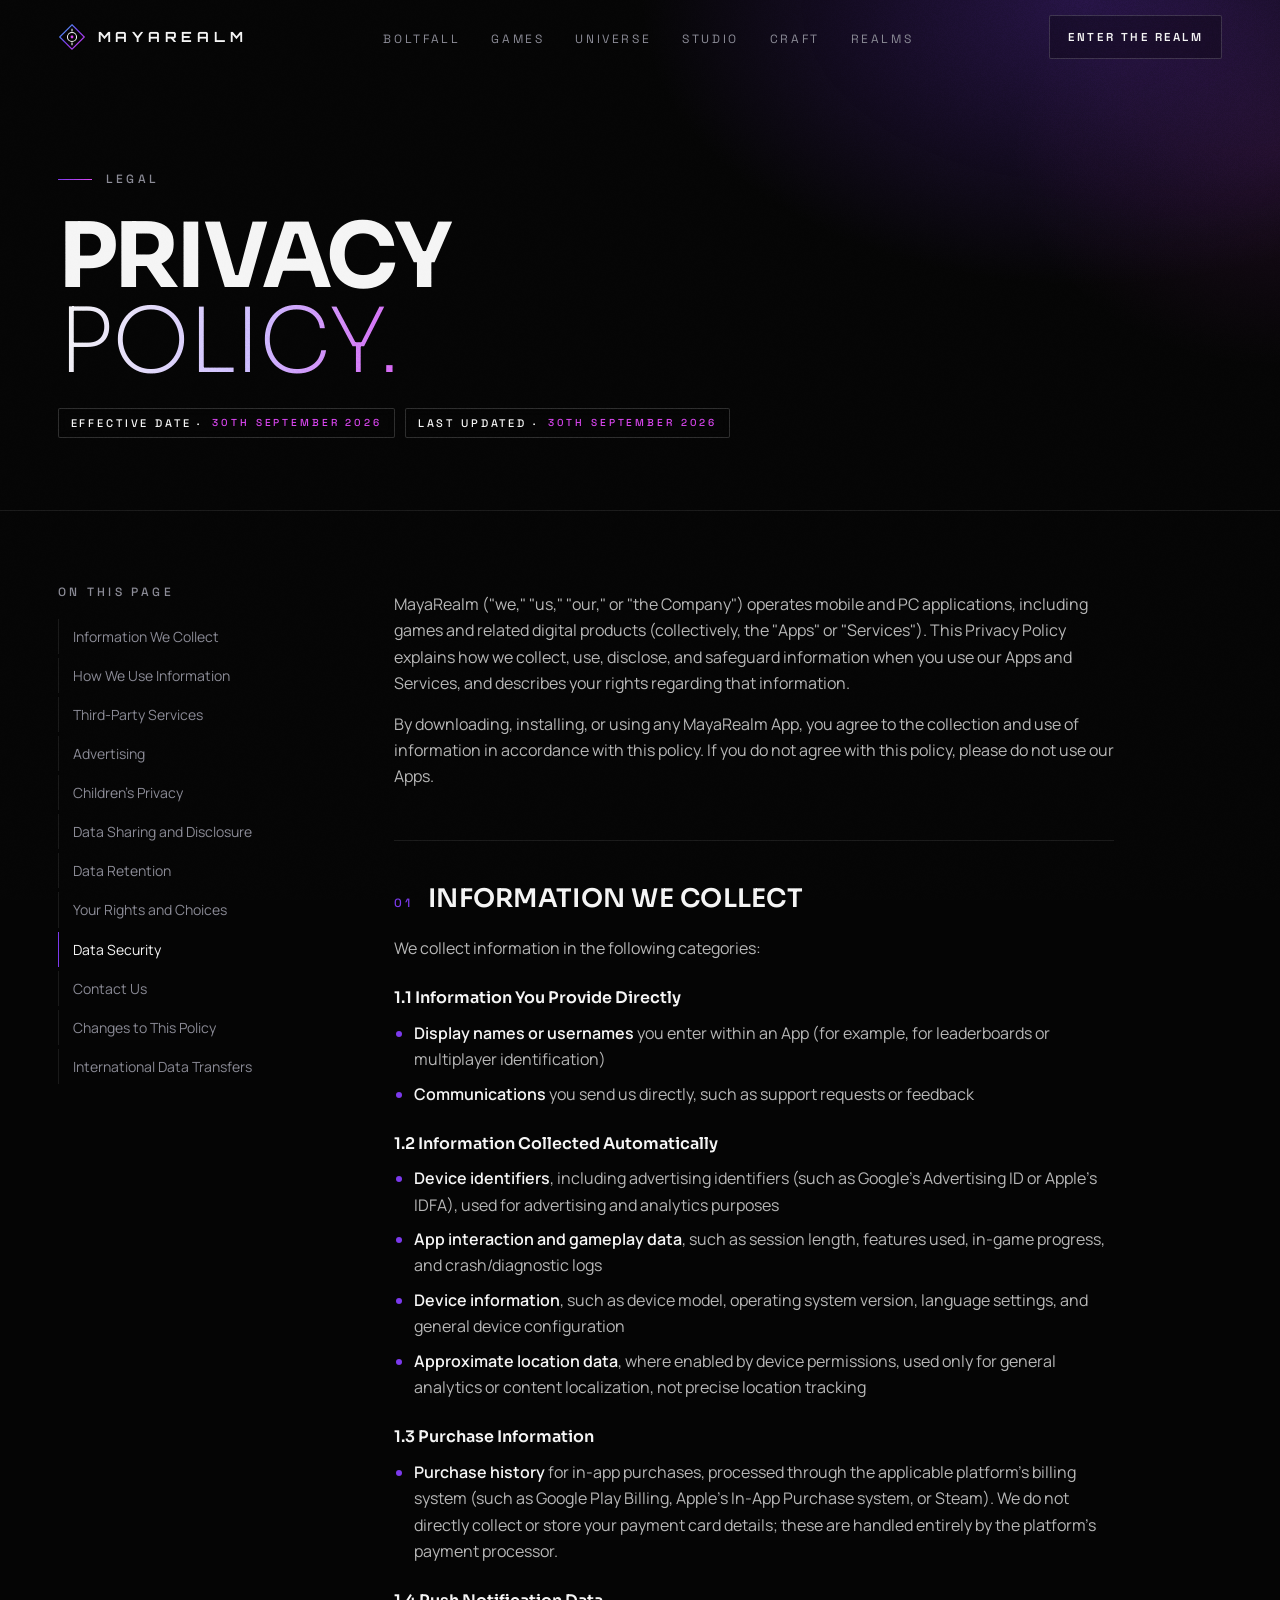
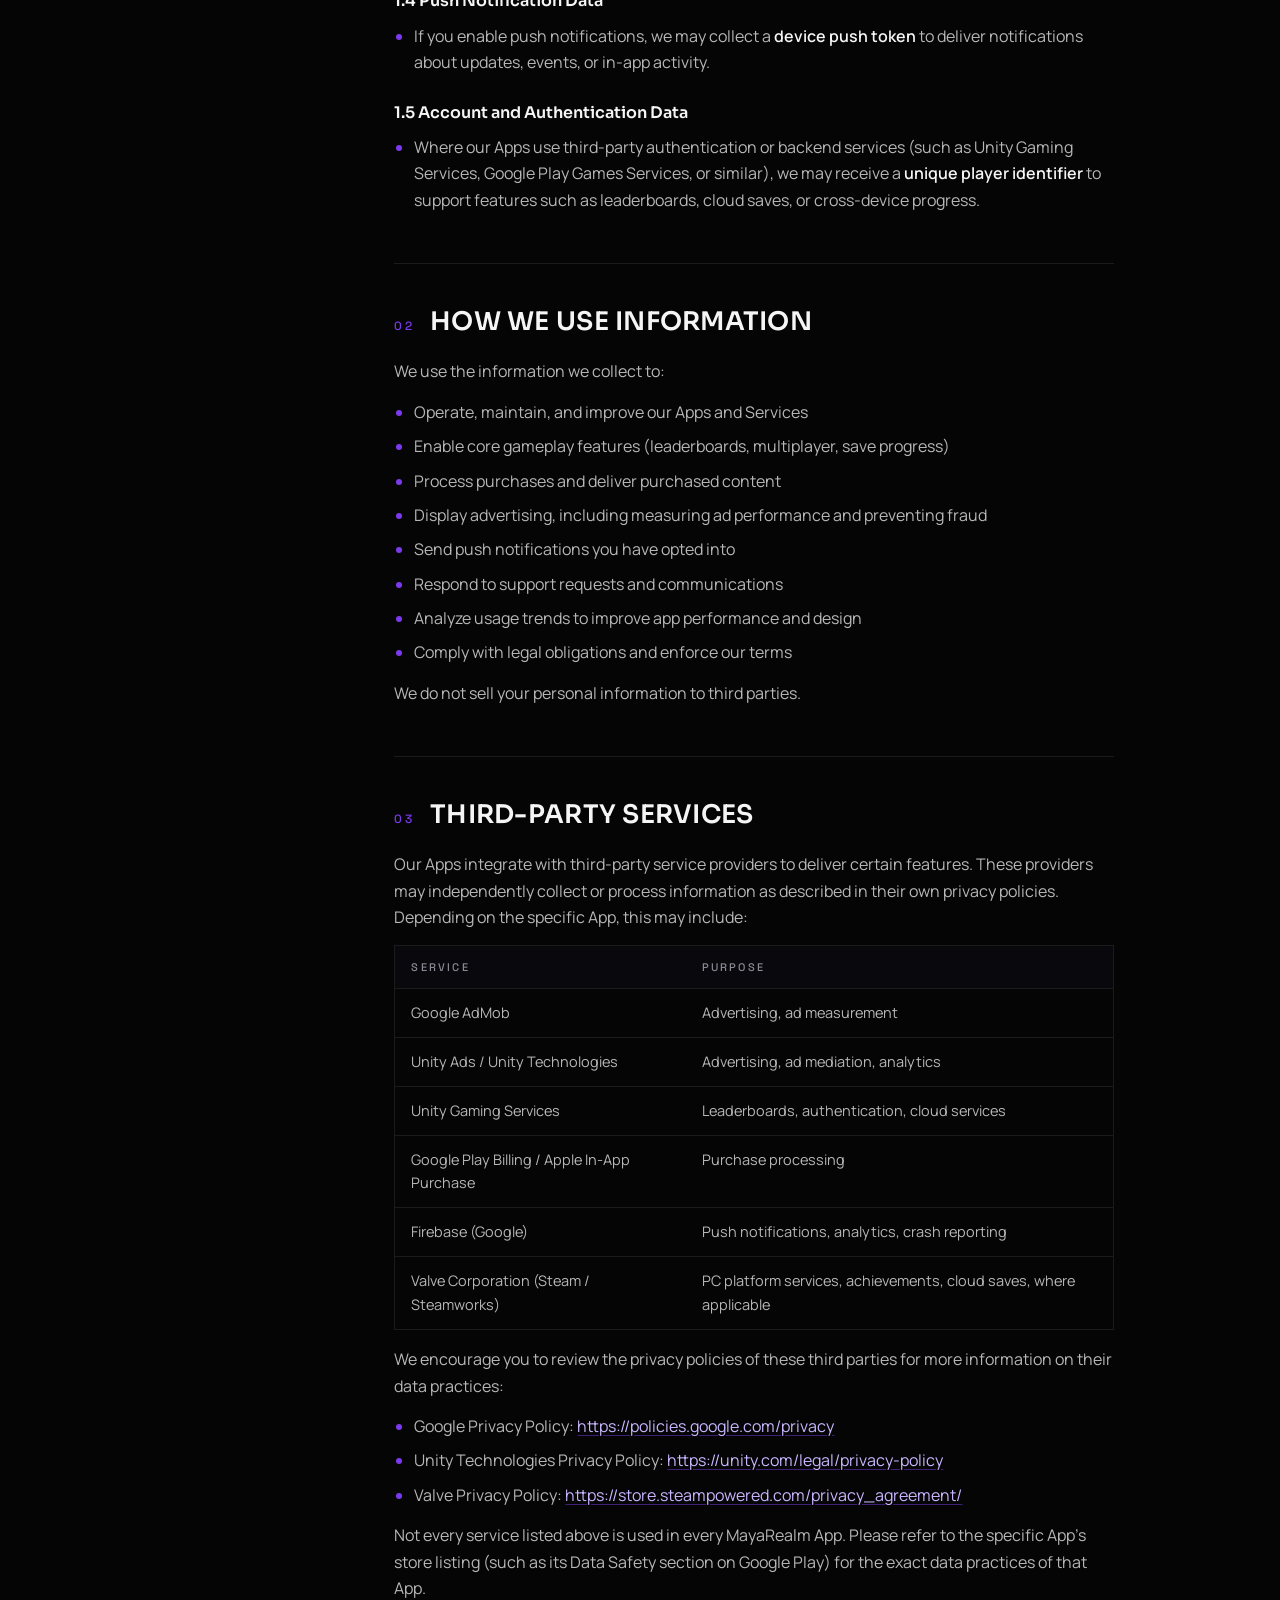
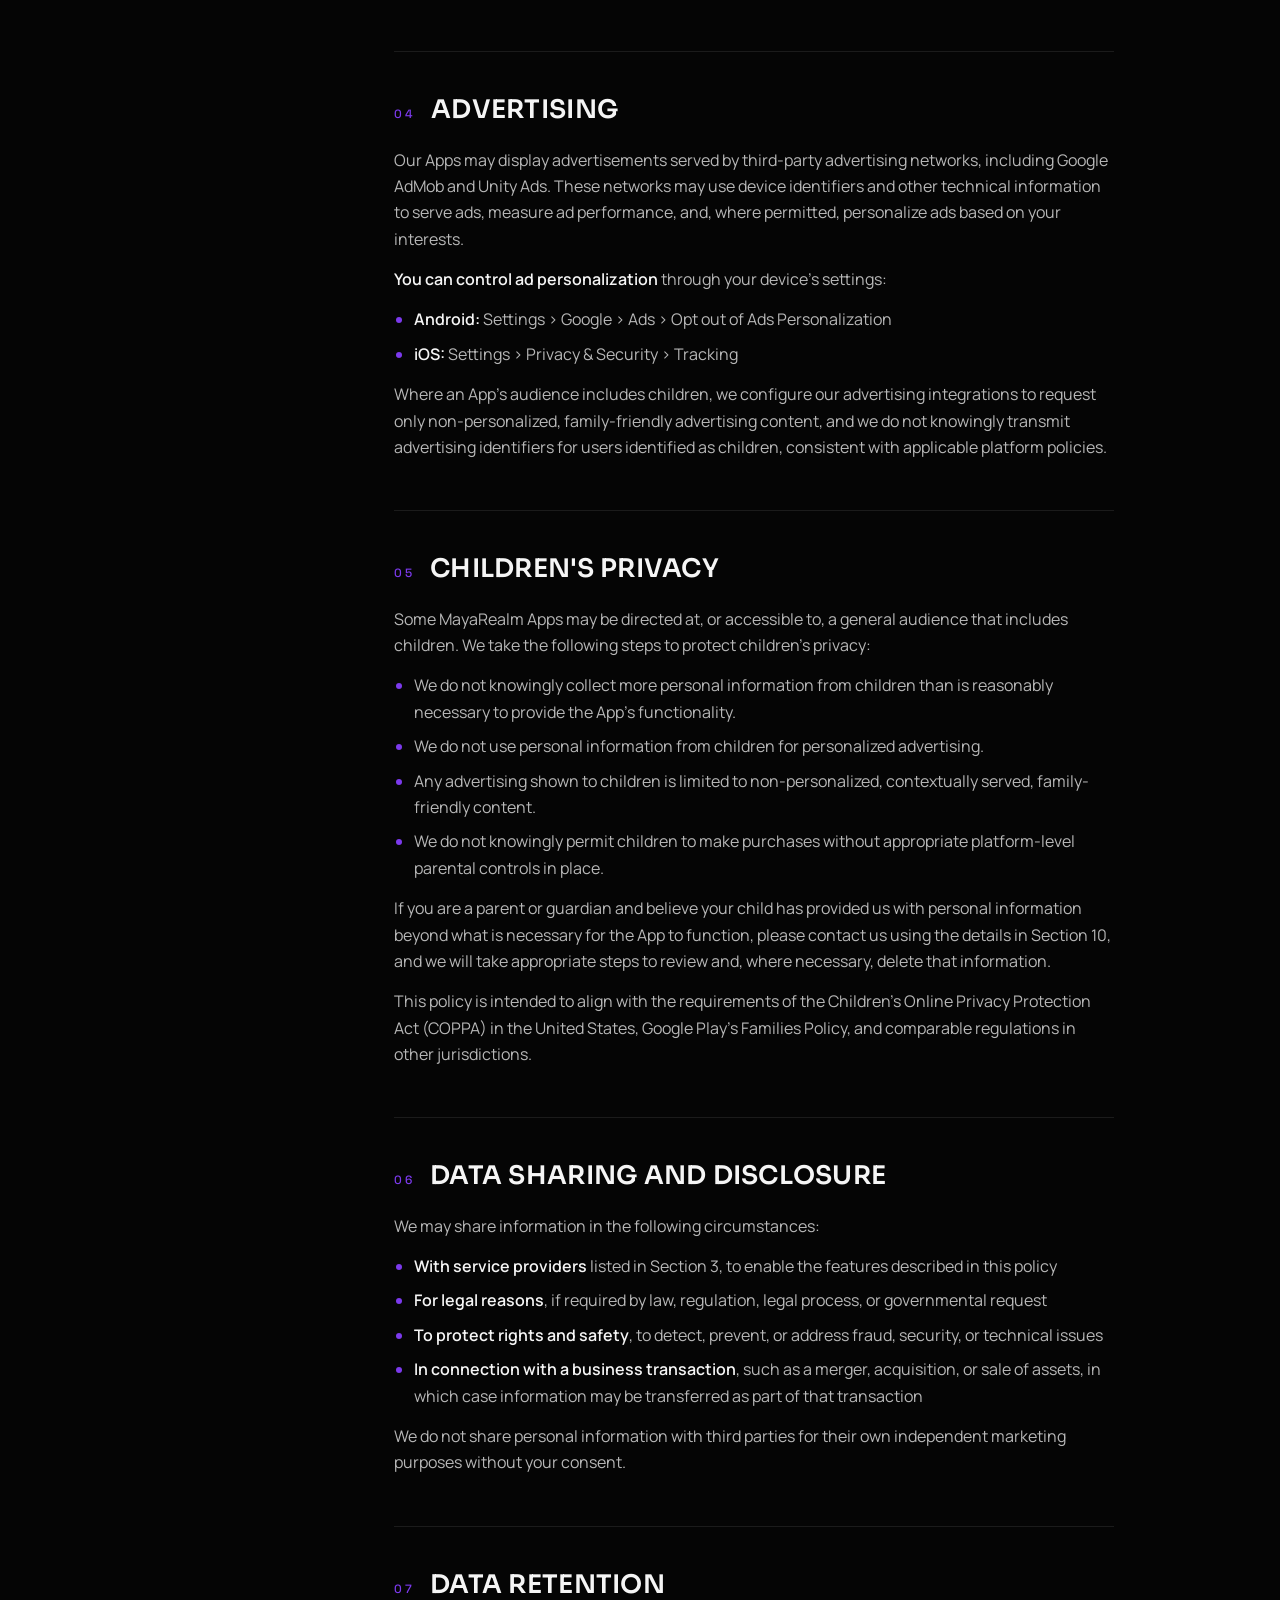
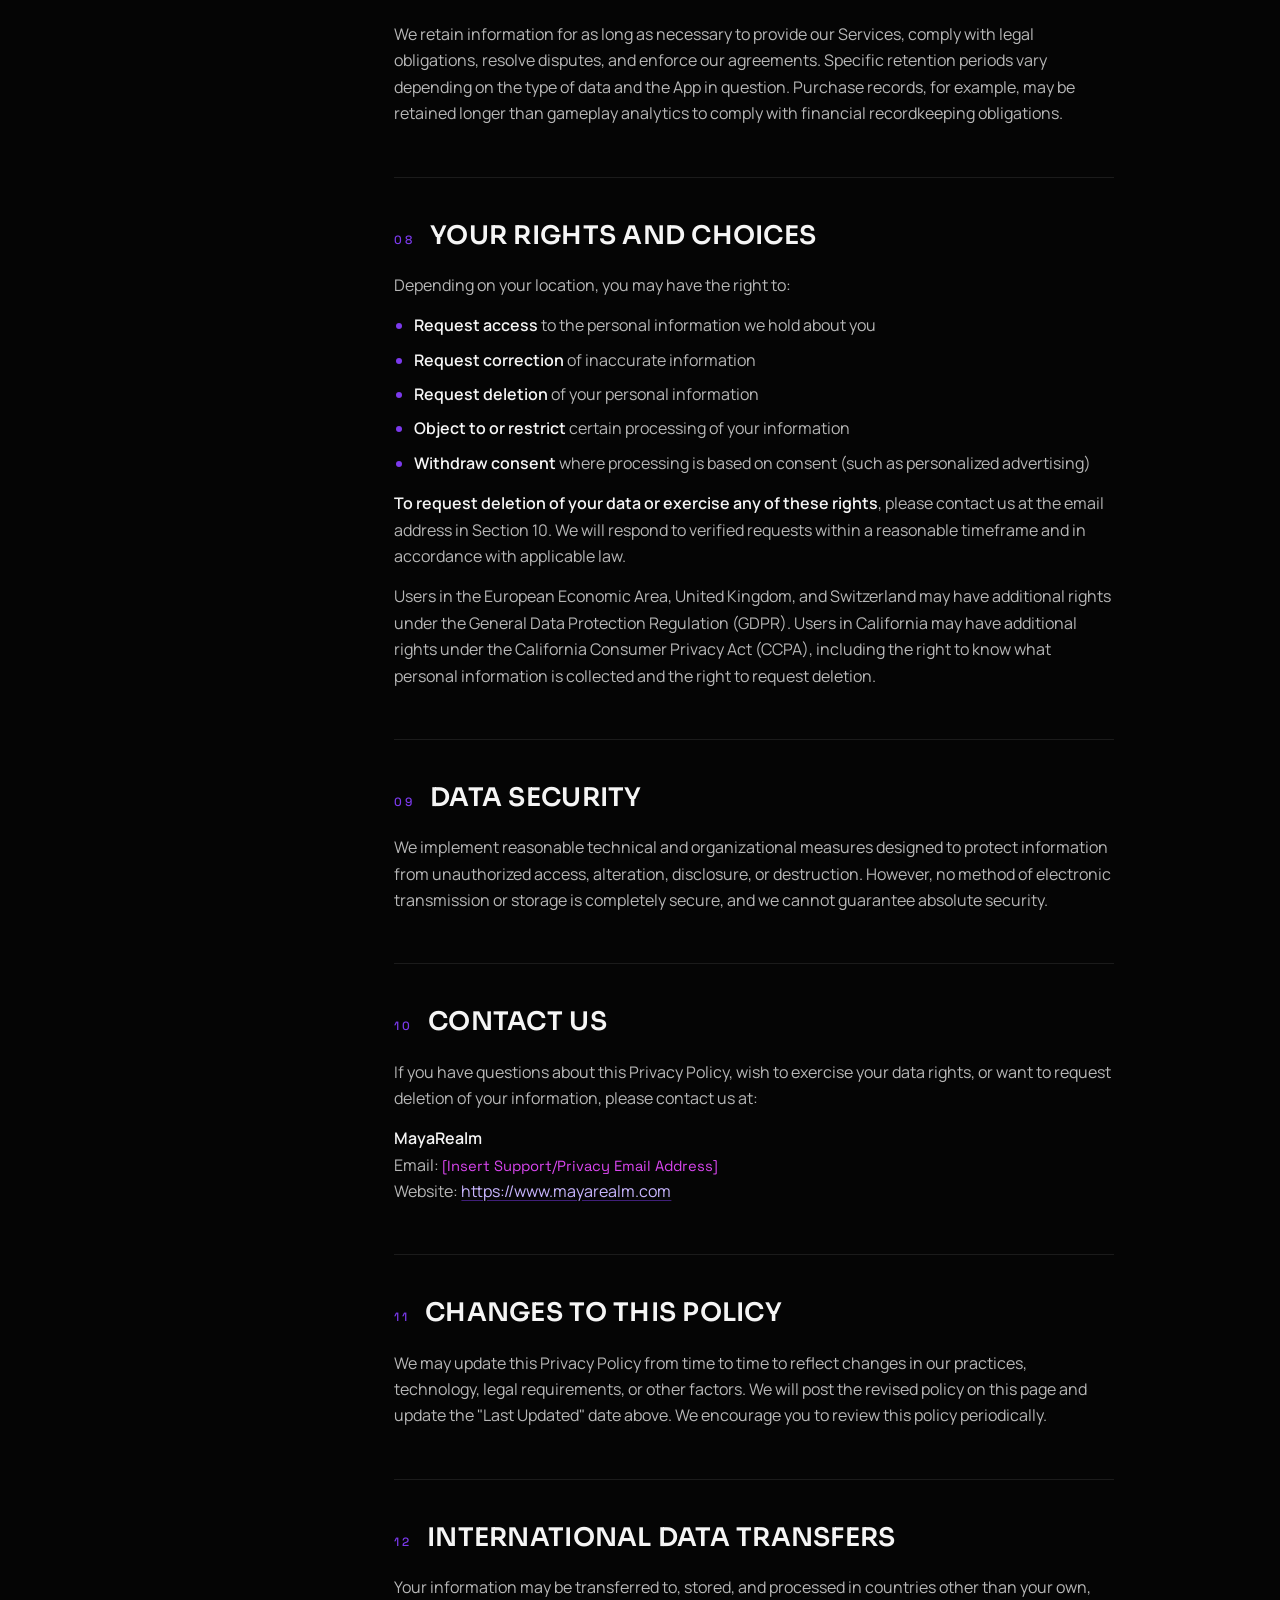
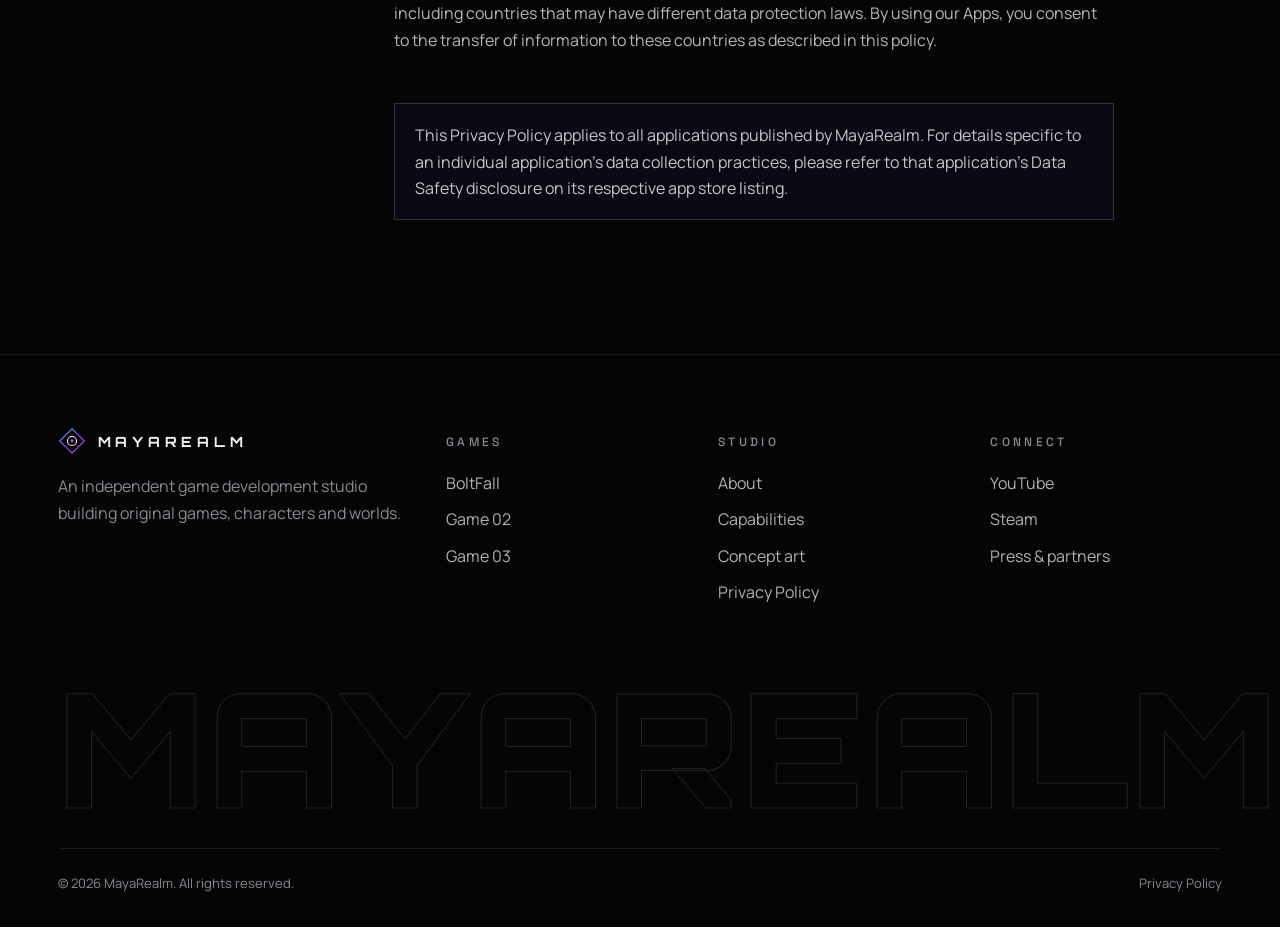
==== commit 0eb5b465: "Update privacy.html" ====
--- a/privacy.html
+++ b/privacy.html
@@ -40,7 +40,7 @@
     <div class="wrap">
       <span class="label eyebrow">Legal</span>
       <h1 class="h-display">Privacy <span class="thin grad">Policy.</span></h1>
-      <div class="legal-meta"><span class="chip">Effective date · <span class="ph">[Insert Date]</span></span><span class="chip">Last updated · <span class="ph">[Insert Date]</span></span></div>
+      <div class="legal-meta"><span class="chip">Effective date · <span class="ph">30th September 2026</span></span><span class="chip">Last updated · <span class="ph">30th September 2026</span></span></div>
     </div>
   </header>
   <div class="wrap legal-grid">
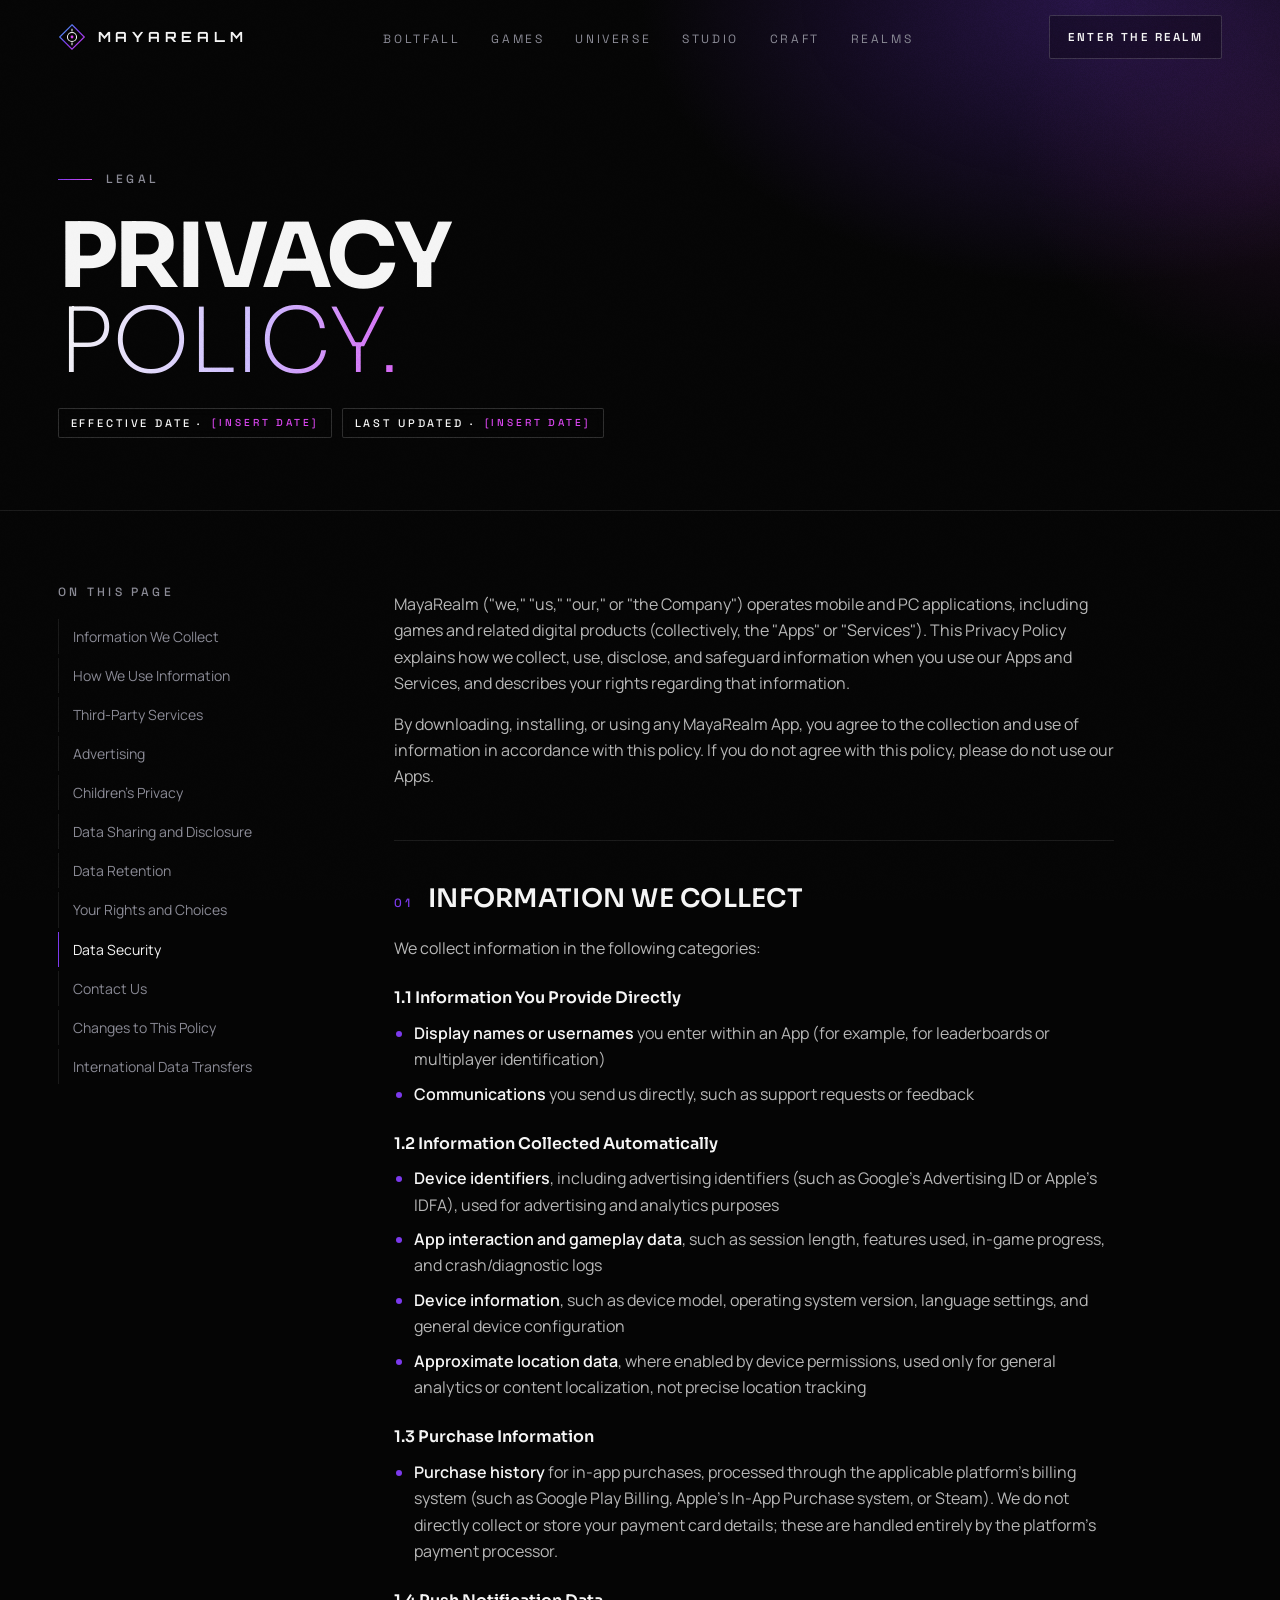
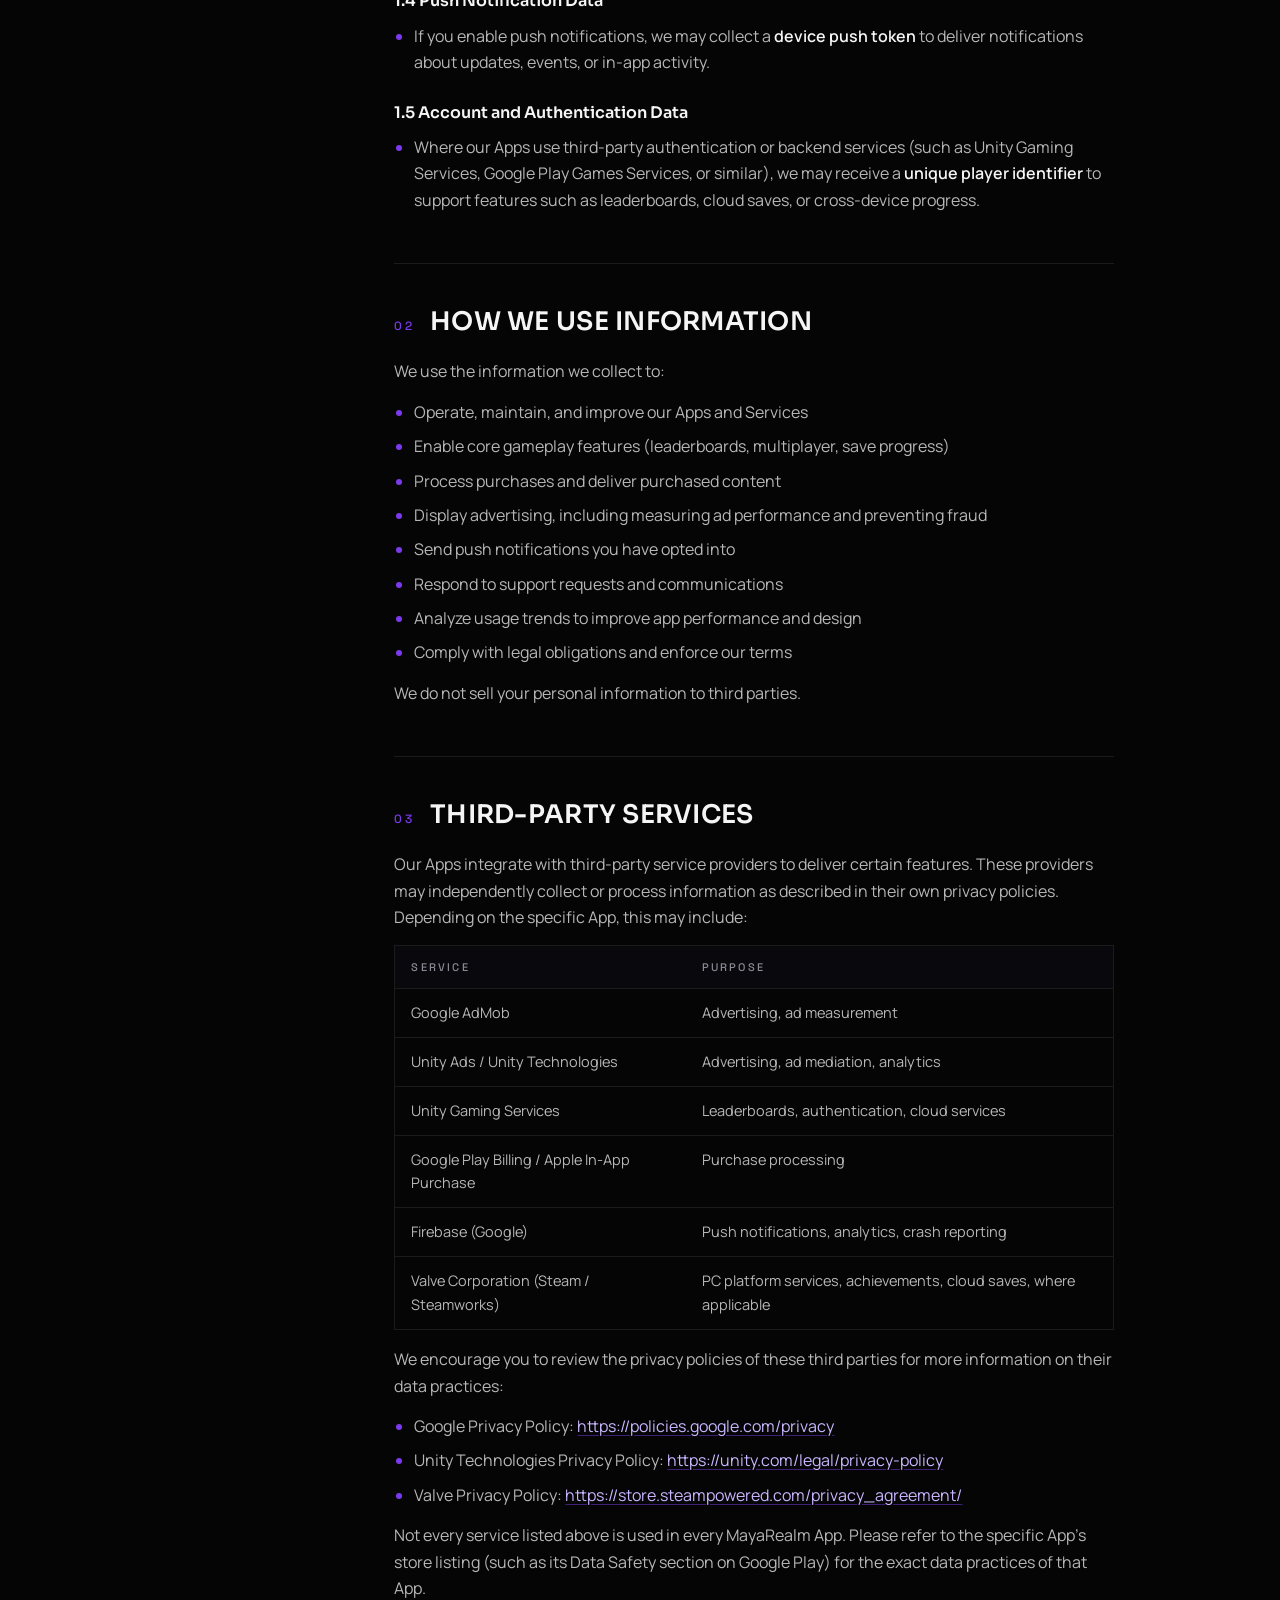
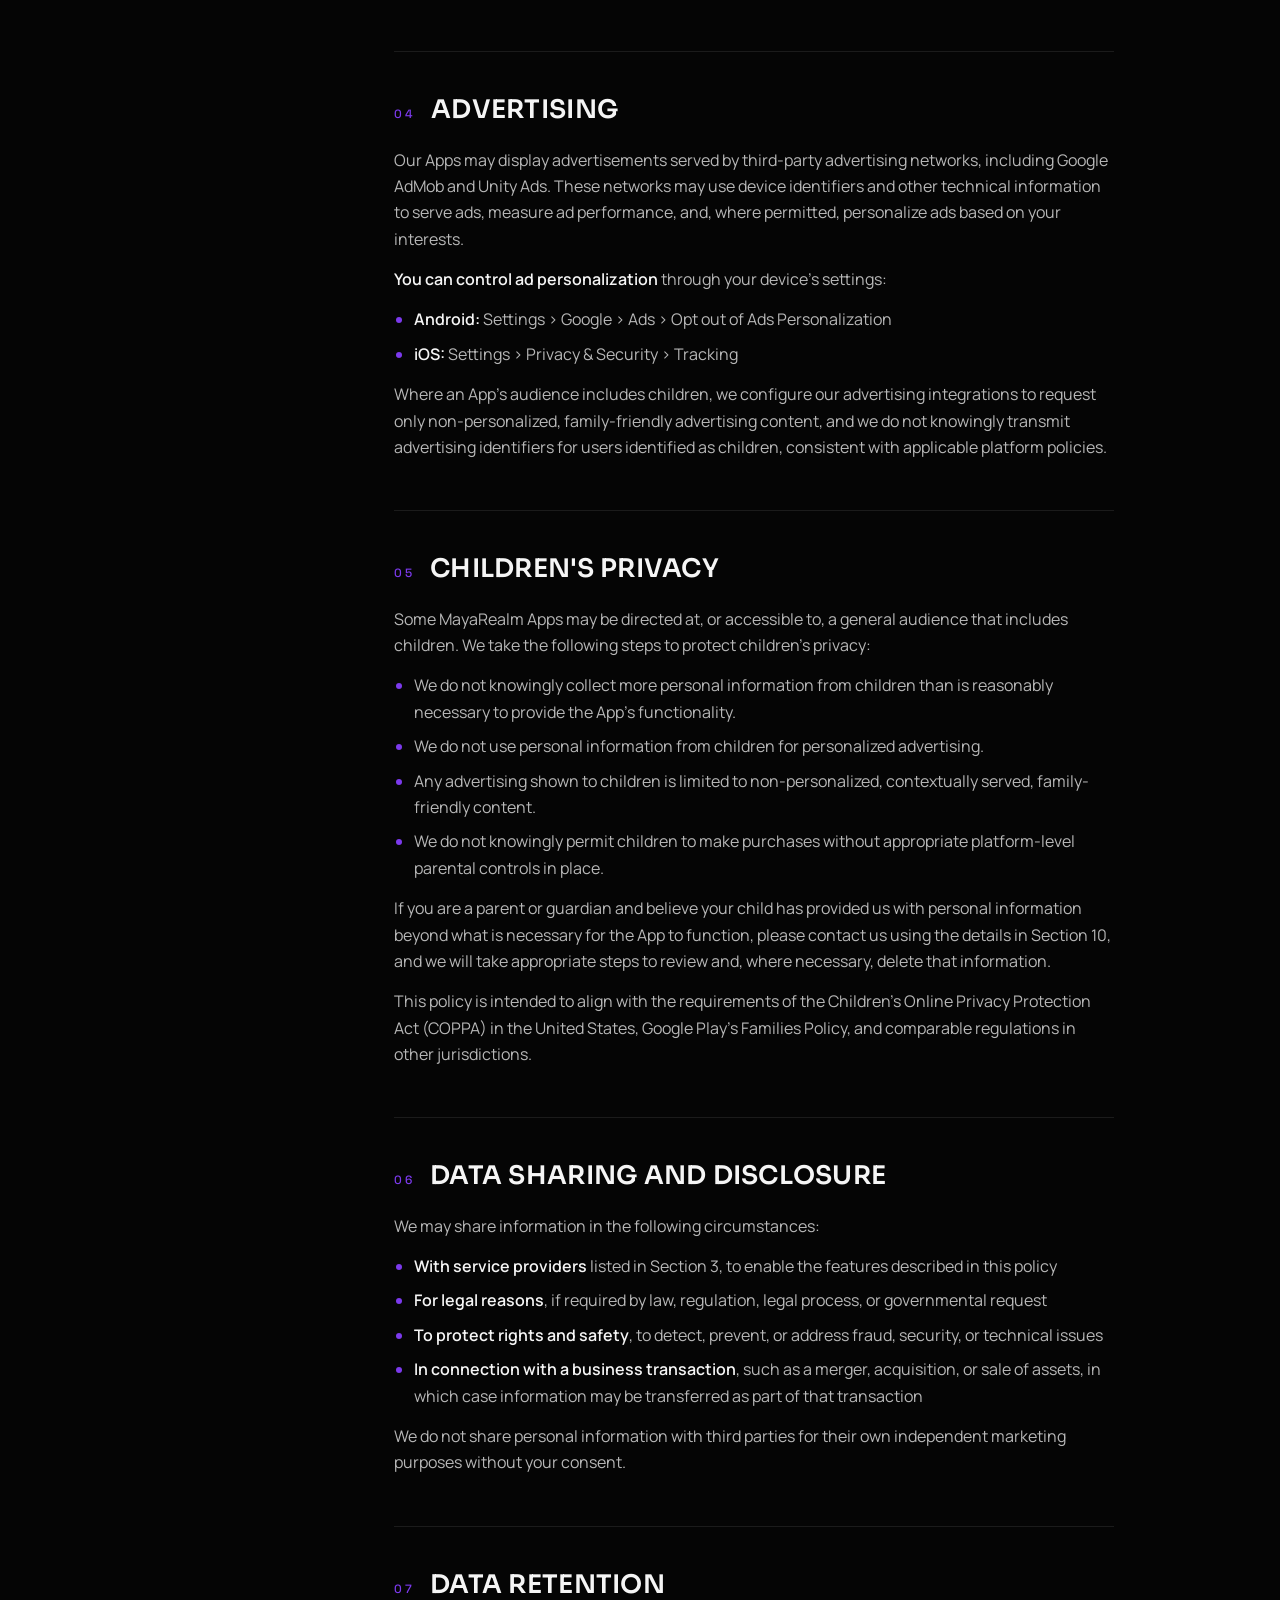
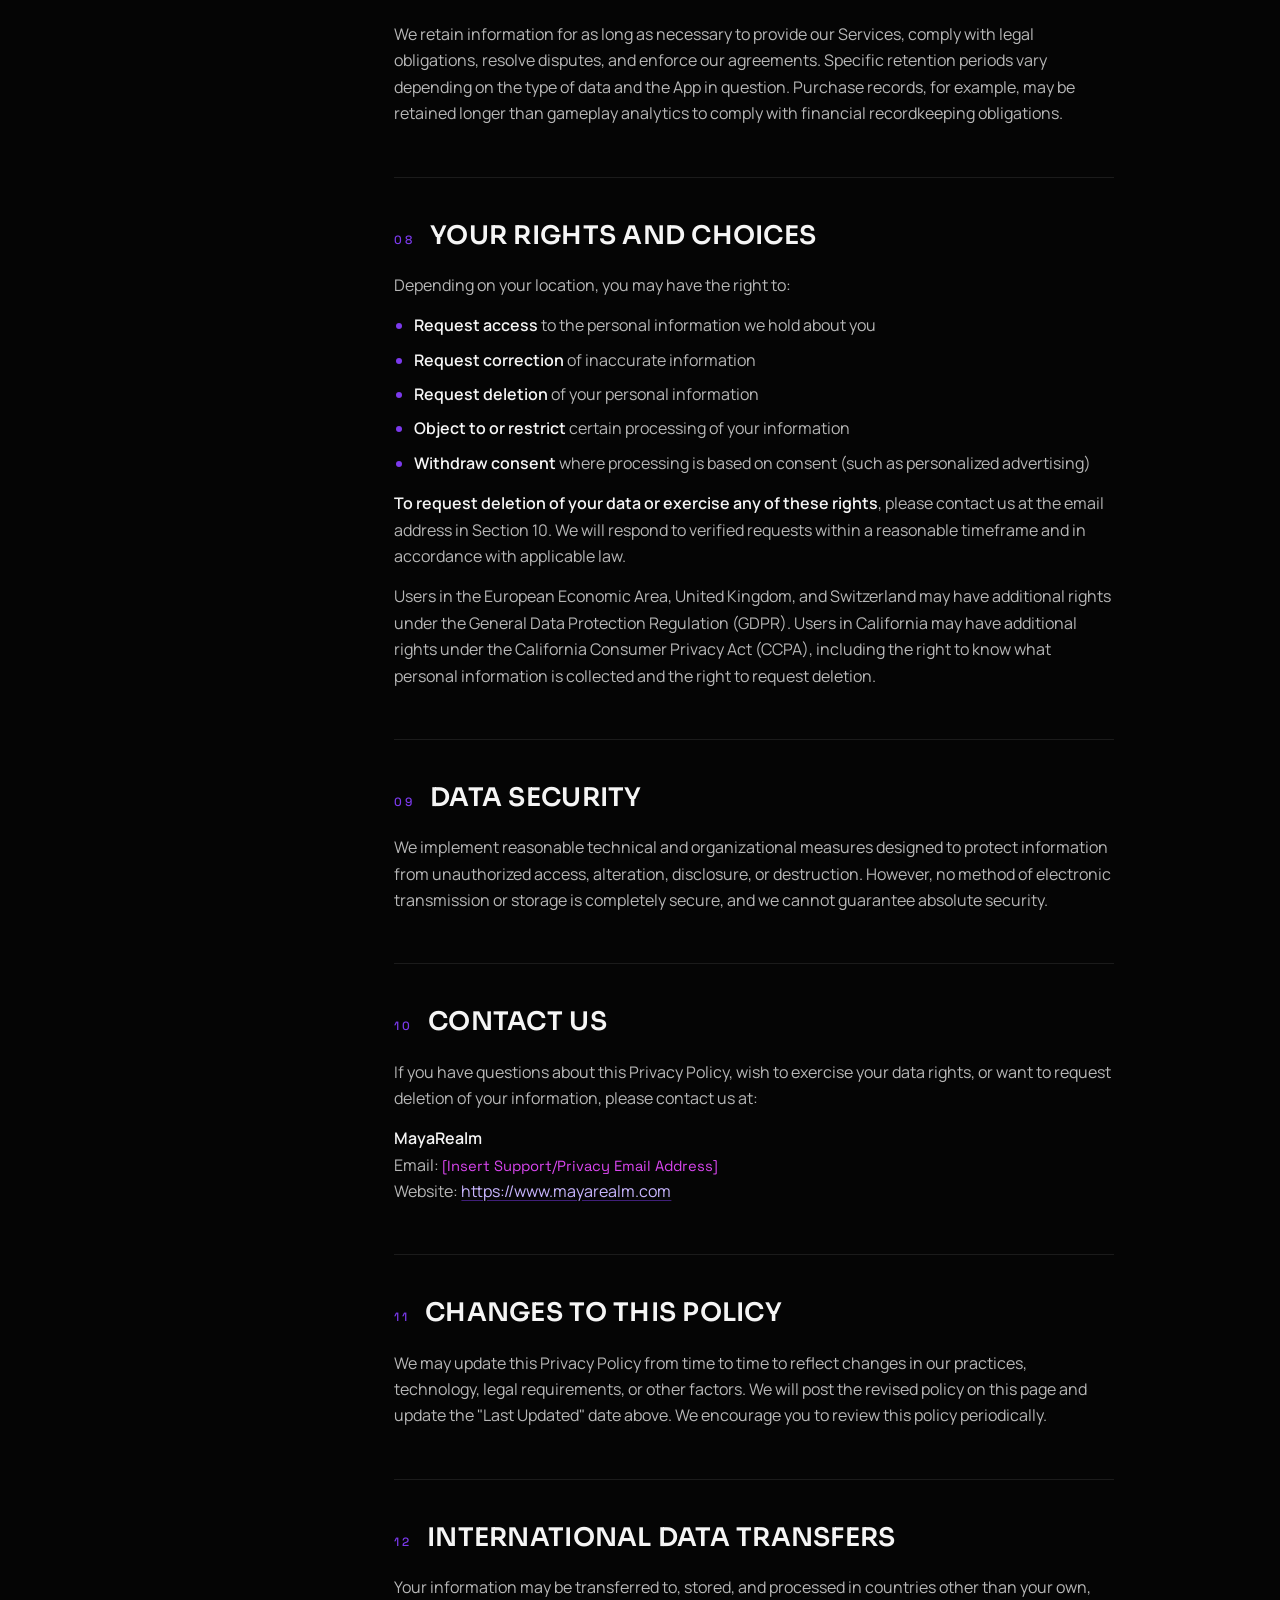
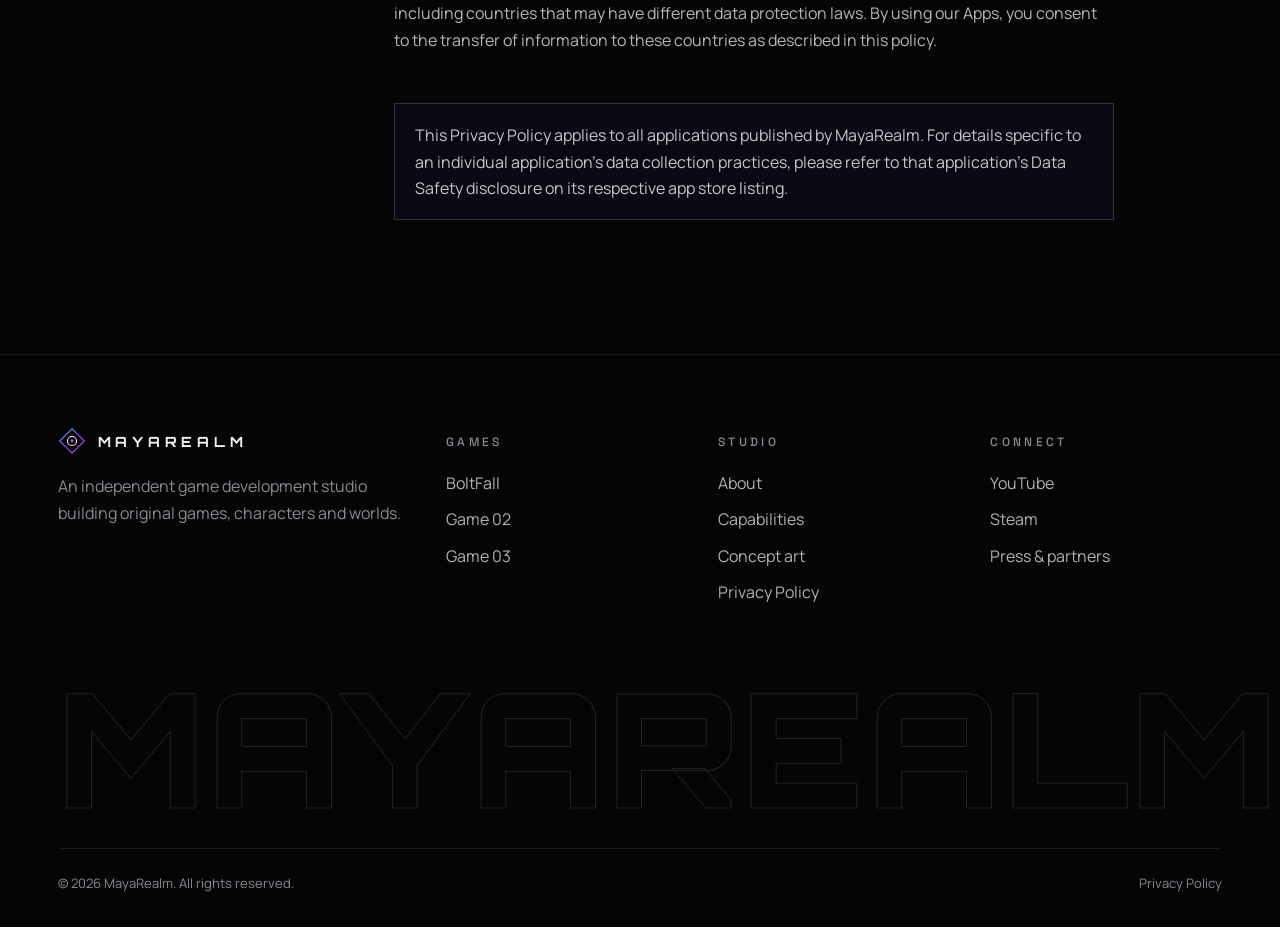
==== commit e1d7bc8b: "Update privacy.html" ====
--- a/privacy.html
+++ b/privacy.html
@@ -10,29 +10,368 @@
 <link rel="preconnect" href="https://fonts.googleapis.com">
 <link rel="preconnect" href="https://fonts.gstatic.com" crossorigin>
 <link rel="stylesheet" href="https://fonts.googleapis.com/css2?family=Manrope:wght@400;500;600;700&family=Orbitron:wght@500;700;800;900&family=Sora:wght@200;300;400;600;700;800&family=Space+Grotesk:wght@400;500;600&display=swap">
-<link rel="stylesheet" href="styles.css">
+<style>
+/* Layout: full-bleed cinematic canvases stacked as "realms", each one a scene; content sits on a 1360px wrap with wide gutters. One portal light per scene, everything else stays black. */
+:root{
+  --void:#050505; --char:#0B0B0F; --plum:#160D24;
+  --violet:#7C3AED; --magenta:#D946EF; --ice:#38BDF8;
+  --bone:#F5F5F5; --ash:#8A8A95;
+  --line:rgba(245,245,245,.09); --line-2:rgba(245,245,245,.17);
+  --f-display:'Sora','Segoe UI',system-ui,sans-serif;
+  --f-mark:'Orbitron','Sora',system-ui,sans-serif;
+  --f-body:'Manrope','Inter',system-ui,-apple-system,sans-serif;
+  --f-label:'Space Grotesk',ui-monospace,'SFMono-Regular',Menlo,monospace;
+  --gut:clamp(16px,4.5vw,64px);
+  --ease:cubic-bezier(.2,.7,.1,1);
+  color-scheme:dark;
+}
+*,*::before,*::after{box-sizing:border-box}
+html{background:var(--void);scroll-behavior:smooth;-webkit-text-size-adjust:100%}
+body{margin:0;background:var(--void);color:var(--bone);font-family:var(--f-body);font-size:16px;line-height:1.65;-webkit-font-smoothing:antialiased;overflow-x:hidden}
+::selection{background:var(--violet);color:var(--bone)}
+a{color:inherit;text-decoration:none}
+button{font:inherit;color:inherit;background:none;border:0;cursor:pointer;padding:0}
+canvas{display:block}
+:focus-visible{outline:1px solid var(--ice);outline-offset:4px}
+.wrap{width:100%;max-width:1360px;margin-inline:auto;padding-inline:var(--gut)}
+.label{font-family:var(--f-label);font-size:12px;font-weight:500;letter-spacing:.28em;text-transform:uppercase;color:var(--ash)}
+.h-display{font-family:var(--f-display);font-weight:700;text-transform:uppercase;letter-spacing:-.035em;line-height:.95;text-wrap:balance;margin:0}
+.h-display .thin{font-weight:200;letter-spacing:-.02em;display:block}
+.lede{color:var(--ash);font-size:clamp(16px,1.25vw,19px);max-width:52ch;margin:0;line-height:1.7}
+.grad{background:linear-gradient(100deg,var(--bone) 0%,#cdbcff 50%,var(--magenta) 100%);-webkit-background-clip:text;background-clip:text;color:transparent}
+.eyebrow{display:flex;align-items:center;gap:14px}
+.eyebrow::before{content:"";width:34px;height:1px;background:linear-gradient(90deg,var(--violet),var(--magenta))}
+
+/* buttons */
+.btn{position:relative;display:inline-flex;align-items:center;justify-content:center;gap:14px;height:54px;padding-inline:26px;font-family:var(--f-label);font-size:12.5px;font-weight:600;letter-spacing:.22em;text-transform:uppercase;border-radius:2px;transition:transform .5s var(--ease),box-shadow .5s var(--ease),background .4s,color .4s,border-color .4s;white-space:nowrap}
+.btn svg{width:16px;height:16px;flex:none;transition:transform .5s var(--ease)}
+.btn:hover svg.arr{transform:translateX(4px)}
+.btn-primary{background:var(--bone);color:var(--void)}
+.btn-primary:hover{box-shadow:0 0 0 1px rgba(124,58,237,.7),0 12px 50px -8px rgba(124,58,237,.75),0 0 100px -20px rgba(217,70,239,.6)}
+.btn-ghost{border:1px solid var(--line-2);color:var(--bone);background:rgba(5,5,5,.3);-webkit-backdrop-filter:blur(8px);backdrop-filter:blur(8px)}
+.btn-ghost:hover{border-color:rgba(124,58,237,.85);background:rgba(22,13,36,.7)}
+.btn-sm{height:44px;padding-inline:18px;font-size:11.5px}
+.btn-row{display:flex;flex-wrap:wrap;gap:14px}
+.chip{display:inline-flex;align-items:center;gap:10px;height:30px;padding-inline:12px;border:1px solid var(--line-2);border-radius:2px;font-family:var(--f-label);font-size:11px;font-weight:500;letter-spacing:.26em;text-transform:uppercase;color:var(--bone);background:rgba(5,5,5,.4);-webkit-backdrop-filter:blur(6px);backdrop-filter:blur(6px);white-space:nowrap}
+.dot{width:6px;height:6px;border-radius:50%;background:var(--magenta);box-shadow:0 0 12px var(--magenta);animation:pulse 2.4s ease-in-out infinite;flex:none}
+.dot.ice{background:var(--ice);box-shadow:0 0 12px var(--ice)}
+
+/* nav */
+.nav{position:fixed;inset:0 0 auto 0;z-index:60;padding-top:env(safe-area-inset-top,0px);transition:background .5s,border-color .5s;border-bottom:1px solid transparent}
+.nav.scrolled{background:rgba(5,5,5,.74);-webkit-backdrop-filter:blur(14px) saturate(140%);backdrop-filter:blur(14px) saturate(140%);border-bottom-color:var(--line)}
+.nav-in{display:flex;align-items:center;justify-content:space-between;height:74px;gap:24px}
+.brand{display:flex;align-items:center;gap:12px;font-family:var(--f-mark);font-weight:700;font-size:14px;letter-spacing:.34em}
+.brand svg{width:28px;height:28px;flex:none}
+.nav-links{display:flex;gap:clamp(18px,2.4vw,34px);list-style:none;margin:0;padding:0}
+.nav-links a{font-family:var(--f-label);font-size:12px;letter-spacing:.22em;text-transform:uppercase;color:var(--ash);transition:color .3s;position:relative;padding-block:6px}
+.nav-links a::after{content:"";position:absolute;left:0;right:100%;bottom:0;height:1px;background:linear-gradient(90deg,var(--violet),var(--magenta));transition:right .5s var(--ease)}
+.nav-links a:hover,.nav-links a.active{color:var(--bone)}
+.nav-links a:hover::after,.nav-links a.active::after{right:0}
+.burger{display:none;width:44px;height:44px;align-items:center;justify-content:center}
+.burger span{display:block;width:22px;height:1px;background:var(--bone);position:relative;transition:background .3s}
+.burger span::before,.burger span::after{content:"";position:absolute;left:0;width:22px;height:1px;background:var(--bone);transition:transform .4s var(--ease)}
+.burger span::before{top:-7px}.burger span::after{top:7px}
+.nav.open .burger span{background:transparent}
+.nav.open .burger span::before{transform:translateY(7px) rotate(45deg)}
+.nav.open .burger span::after{transform:translateY(-7px) rotate(-45deg)}
+.mnav{display:none}
+@media (max-width:980px){
+  .nav-links,.nav-cta{display:none}
+  .burger{display:inline-flex}
+  .mnav{display:grid;padding-inline:var(--gut);max-height:0;overflow:hidden;transition:max-height .6s var(--ease)}
+  .nav.open{background:rgba(5,5,5,.96)}
+  .nav.open .mnav{max-height:560px;padding-bottom:28px}
+  .mnav a{font-family:var(--f-display);font-size:26px;font-weight:300;text-transform:uppercase;padding-block:10px;border-bottom:1px solid var(--line)}
+}
+
+/* hero */
+.hero{position:relative;min-height:100svh;display:grid;align-items:center;overflow:hidden;isolation:isolate}
+.hero canvas{position:absolute;inset:0;width:100%;height:100%;z-index:-2}
+.hero::before{content:"";position:absolute;inset:0;z-index:-1;background:linear-gradient(90deg,rgba(5,5,5,.93) 0%,rgba(5,5,5,.72) 30%,rgba(5,5,5,.14) 58%,rgba(5,5,5,0) 75%),linear-gradient(0deg,var(--void) 0%,rgba(5,5,5,0) 26%),linear-gradient(180deg,rgba(5,5,5,.6) 0%,rgba(5,5,5,0) 16%)}
+.hero-content{padding-block:140px 160px;display:grid;gap:28px;justify-items:start;max-width:880px}
+.stamp{display:flex;align-items:center;gap:18px;flex-wrap:wrap}
+.stamp .mark{font-family:var(--f-mark);font-weight:800;font-size:clamp(14px,1.3vw,18px);letter-spacing:.52em}
+.hero h1{font-size:clamp(2.45rem,7vw,6.8rem)}
+.hero h1 .thin{margin-top:.08em}
+.seq>*{animation:rise 1.6s var(--ease) both;animation-delay:calc(var(--i,0)*.14s + .25s)}
+.hud{position:absolute;left:0;right:0;bottom:30px}
+.hud .wrap{display:flex;justify-content:space-between;align-items:flex-end;gap:24px}
+.hud-meta{display:flex;gap:34px;flex-wrap:wrap}
+.hud-meta div{display:grid;gap:2px}
+.hud-meta .label{font-size:10.5px}
+.hud-meta b{font-family:var(--f-label);font-weight:500;font-size:12px;letter-spacing:.14em;color:var(--bone)}
+.scroll-ind{position:absolute;left:50%;bottom:26px;transform:translateX(-50%);display:grid;justify-items:center;gap:10px}
+.scroll-ind .mouse{width:22px;height:36px;border:1px solid rgba(245,245,245,.35);border-radius:12px;position:relative}
+.scroll-ind .mouse::after{content:"";position:absolute;left:50%;top:7px;width:2px;height:7px;margin-left:-1px;border-radius:2px;background:var(--bone);animation:wheel 2.8s var(--ease) infinite}
+.scroll-ind .label{font-size:10px;letter-spacing:.4em}
+@media (max-width:820px){
+  .hero{align-items:end}
+  .hero::before{background:linear-gradient(0deg,var(--void) 0%,rgba(5,5,5,.9) 40%,rgba(5,5,5,.35) 64%,rgba(5,5,5,.15) 100%)}
+  .hero-content{padding-block:50svh 120px}
+  .hud-meta{display:none}
+}
+
+/* sections */
+.sec{position:relative;padding-block:clamp(96px,12vw,176px)}
+.sec-head{display:grid;gap:22px;margin-bottom:clamp(44px,6vw,84px)}
+.sec-head h2{font-size:clamp(2.4rem,6vw,5.6rem)}
+.js .rv{transform:translateY(34px);transition:transform 1.3s var(--ease)}
+.js .rv.in{transform:none}
+
+/* featured */
+.feature{position:relative;min-height:min(1000px,100svh);display:grid;align-items:end;overflow:hidden;isolation:isolate;border-block:1px solid var(--line)}
+.feature canvas{position:absolute;inset:0;width:100%;height:100%;z-index:-2}
+.feature::before{content:"";position:absolute;inset:0;z-index:-1;background:linear-gradient(90deg,rgba(5,5,5,.94) 0%,rgba(5,5,5,.7) 32%,rgba(5,5,5,0) 62%),linear-gradient(0deg,rgba(5,5,5,.97) 0%,rgba(5,5,5,0) 40%),linear-gradient(180deg,var(--void) 0%,rgba(5,5,5,0) 18%)}
+.feat-grid{display:grid;grid-template-columns:minmax(0,1.25fr) minmax(0,.75fr);gap:48px;align-items:end;padding-block:170px 44px}
+.feat-copy{display:grid;gap:24px;justify-items:start;min-width:0}
+.feat-title{position:relative;font-family:var(--f-mark);font-weight:900;font-size:clamp(2.6rem,6.8vw,7.2rem);line-height:.9;letter-spacing:.03em;margin:0;background:linear-gradient(180deg,#fff 0%,#ddd4ff 45%,#8b5cf6 100%);-webkit-background-clip:text;background-clip:text;color:transparent}
+.feat-title::after{content:attr(data-text);position:absolute;inset:0;background:none;-webkit-text-fill-color:var(--ice);color:var(--ice);opacity:0;animation:glitch 7s steps(1) infinite}
+.feat-head{font-family:var(--f-display);font-weight:600;font-size:clamp(1.3rem,2.4vw,2.1rem);letter-spacing:.06em;text-transform:uppercase;margin:0}
+.feat-head span{color:var(--ash);font-weight:300}
+.stats-panel{border:1px solid var(--line-2);background:rgba(8,8,12,.6);-webkit-backdrop-filter:blur(16px);backdrop-filter:blur(16px);padding:clamp(22px,2.4vw,32px);display:grid;gap:22px;min-width:0}
+.stats-panel>.label{display:flex;justify-content:space-between;gap:12px}
+.stat{display:grid;grid-template-columns:minmax(0,1fr) auto;gap:6px 16px;align-items:baseline}
+.stat .sl{font-family:var(--f-label);font-size:12px;letter-spacing:.18em;text-transform:uppercase;color:var(--ash)}
+.stat .sv{font-family:var(--f-display);font-weight:300;font-size:clamp(1.8rem,2.6vw,2.4rem);line-height:1;letter-spacing:-.03em;font-variant-numeric:tabular-nums}
+.stat small{grid-column:1/-1;color:rgba(245,245,245,.5);font-size:13px}
+.sbar{grid-column:1/-1;height:2px;background:var(--line);overflow:hidden}
+.sbar i{display:block;height:100%;background:linear-gradient(90deg,var(--violet),var(--magenta),var(--ice));transform-origin:left;transform:scaleX(var(--v,1));transition:transform 1.8s var(--ease)}
+.js .stats-panel:not(.in) .sbar i{transform:scaleX(0)}
+.feat-meta{display:grid;grid-template-columns:repeat(4,minmax(0,1fr));border-top:1px solid var(--line);margin-bottom:40px}
+.feat-meta>div{padding:22px 20px 0 0;display:grid;gap:8px;align-content:start;min-width:0}
+.feat-meta b{font-family:var(--f-display);font-weight:400;font-size:15px;letter-spacing:.02em}
+.plats{display:flex;flex-wrap:wrap;gap:8px 16px}
+.plat{display:inline-flex;align-items:center;gap:7px;font-family:var(--f-display);font-size:15px}
+.plat svg{width:17px;height:17px;stroke:var(--bone);fill:none;stroke-width:1.4;opacity:.85}
+.play{width:22px;height:22px;border-radius:50%;border:1px solid currentColor;display:grid;place-items:center}
+.play svg{width:8px;height:8px;fill:currentColor;margin-left:1px}
+@media (max-width:980px){
+  .feat-grid{grid-template-columns:minmax(0,1fr);padding-top:44svh}
+  .feature::before{background:linear-gradient(0deg,rgba(5,5,5,.98) 0%,rgba(5,5,5,.86) 52%,rgba(5,5,5,.1) 78%),linear-gradient(180deg,var(--void) 0%,rgba(5,5,5,0) 14%)}
+  .feat-meta{grid-template-columns:repeat(2,minmax(0,1fr))}
+  .feat-meta>div{padding-bottom:20px}
+}
+
+/* worlds */
+.worlds{display:grid;grid-template-columns:minmax(0,1.35fr) minmax(0,1fr);gap:20px}
+.wcard{position:relative;overflow:hidden;border:1px solid var(--line);background:var(--char);min-height:350px;display:flex;flex-direction:column;justify-content:flex-end;isolation:isolate;transition:border-color .6s,box-shadow .8s var(--ease)}
+.wcard.big{grid-row:span 2;min-height:720px}
+.wcard canvas{position:absolute;inset:0;width:100%;height:100%;z-index:-3;transform:scale(1.01);filter:brightness(.7) saturate(.9);transition:transform 1.8s var(--ease),filter 1s var(--ease)}
+.wcard::before{content:"";position:absolute;inset:0;z-index:-2;background:linear-gradient(0deg,rgba(5,5,5,.97) 0%,rgba(5,5,5,.6) 42%,rgba(5,5,5,0) 72%)}
+.wcard.sealed::before{background:repeating-linear-gradient(0deg,rgba(245,245,245,.028) 0 1px,transparent 1px 3px),linear-gradient(0deg,rgba(5,5,5,.97) 0%,rgba(5,5,5,.6) 42%,rgba(5,5,5,0) 72%)}
+.wcard::after{content:"";position:absolute;inset:0;z-index:-1;background:radial-gradient(120% 75% at 50% 112%,rgba(124,58,237,.5),rgba(217,70,239,.14) 45%,transparent 72%);opacity:0;transition:opacity 1s var(--ease)}
+.wcard:hover canvas,.wcard:focus-within canvas{transform:scale(1.07);filter:brightness(1.05) saturate(1.1)}
+.wcard:hover::after,.wcard:focus-within::after{opacity:1}
+.wcard:hover{border-color:rgba(124,58,237,.55);box-shadow:0 40px 90px -50px rgba(124,58,237,.8)}
+.wtop{position:absolute;top:0;left:0;right:0;display:flex;justify-content:space-between;align-items:center;gap:12px;padding:clamp(18px,2.4vw,28px)}
+.explore{font-family:var(--f-label);font-size:12px;font-weight:600;letter-spacing:.28em;opacity:0;transform:translateX(-14px);transition:opacity .6s,transform .9s var(--ease)}
+.wcard:hover .explore,.wcard:focus-within .explore{opacity:1;transform:none}
+.wbody{padding:clamp(22px,3vw,40px);display:grid;gap:14px;justify-items:start}
+.wtitle{font-family:var(--f-mark);font-weight:800;font-size:clamp(1.8rem,3.2vw,3rem);letter-spacing:.04em;line-height:1;margin:0;transition:letter-spacing 1s var(--ease),text-shadow 1s}
+.wcard.big .wtitle{font-size:clamp(2.2rem,4.6vw,4.4rem)}
+.wcard:hover .wtitle,.wcard:focus-within .wtitle{letter-spacing:.1em;text-shadow:0 0 40px rgba(124,58,237,.6)}
+.wspecs{display:flex;flex-wrap:wrap;gap:6px 18px;font-family:var(--f-label);font-size:12px;letter-spacing:.16em;text-transform:uppercase;color:var(--ash)}
+.wspecs span+span::before{content:"/";margin-right:18px;color:rgba(245,245,245,.25)}
+.wdesc{color:rgba(245,245,245,.72);max-width:48ch;margin:0}
+@media (max-width:900px){
+  .worlds{grid-template-columns:minmax(0,1fr)}
+  .wcard.big{grid-row:auto;min-height:580px}
+  .wcard{min-height:440px}
+}
+
+/* universe */
+.universe{position:relative;min-height:clamp(780px,100svh,1000px);display:grid;place-items:center;overflow:hidden;isolation:isolate;text-align:center}
+.universe canvas{position:absolute;inset:0;width:100%;height:100%;z-index:-2}
+.universe::before{content:"";position:absolute;inset:0;z-index:-1;background:radial-gradient(46% 42% at 50% 50%,rgba(5,5,5,.72),rgba(5,5,5,0) 72%),linear-gradient(180deg,var(--void) 0%,rgba(5,5,5,0) 16%,rgba(5,5,5,0) 84%,var(--void) 100%)}
+.u-center{display:grid;gap:30px;justify-items:center;max-width:880px;padding-block:130px}
+.u-center h2{font-size:clamp(2.5rem,7vw,6.4rem)}
+.u-center .lede{text-align:center}
+.kw{position:absolute;font-family:var(--f-label);font-size:11.5px;font-weight:500;letter-spacing:.34em;color:rgba(245,245,245,.62);padding:9px 14px;border:1px solid var(--line);background:rgba(5,5,5,.45);-webkit-backdrop-filter:blur(4px);backdrop-filter:blur(4px);animation:float 13s ease-in-out infinite alternate;white-space:nowrap}
+.kw::before{content:"";display:inline-block;width:5px;height:5px;border-radius:50%;background:var(--c,var(--violet));margin-right:10px;vertical-align:middle;box-shadow:0 0 10px var(--c,var(--violet))}
+@media (max-width:1280px){
+  .kw-set{display:flex;flex-wrap:wrap;justify-content:center;gap:10px;max-width:520px}
+  .kw{position:static;animation:none}
+}
+
+/* about */
+.about-grid{display:grid;grid-template-columns:minmax(0,1fr) minmax(0,1fr);gap:clamp(40px,7vw,120px);align-items:center}
+.core{position:relative;aspect-ratio:1/1;width:100%;max-width:100%;border:1px solid var(--line);background:#08070c;overflow:hidden}
+.core canvas{position:absolute;inset:0;width:100%;height:100%}
+.core .hudl{position:absolute;font-family:var(--f-label);font-size:10.5px;letter-spacing:.24em;text-transform:uppercase;color:rgba(245,245,245,.45)}
+.core .tl{top:18px;left:20px}.core .tr{top:18px;right:20px}.core .bl{bottom:18px;left:20px}.core .br{bottom:18px;right:20px}
+.core i{position:absolute;width:14px;height:14px;border-color:rgba(245,245,245,.35);border-style:solid;border-width:0}
+.core i:nth-of-type(1){top:-1px;left:-1px;border-top-width:1px;border-left-width:1px}
+.core i:nth-of-type(2){top:-1px;right:-1px;border-top-width:1px;border-right-width:1px}
+.core i:nth-of-type(3){bottom:-1px;left:-1px;border-bottom-width:1px;border-left-width:1px}
+.core i:nth-of-type(4){bottom:-1px;right:-1px;border-bottom-width:1px;border-right-width:1px}
+.about-copy{display:grid;gap:26px;min-width:0}
+.about-copy h2{font-size:clamp(2.2rem,4.8vw,4.5rem)}
+.about-copy p{margin:0;color:rgba(245,245,245,.74);max-width:56ch;font-size:17px}
+.about-copy p.first{color:var(--bone);font-size:clamp(18px,1.5vw,21px);line-height:1.6}
+.stats{display:grid;grid-template-columns:repeat(3,minmax(0,1fr));border-top:1px solid var(--line);margin-top:12px}
+.stats>div{padding:26px 16px 0 0;display:grid;gap:10px;min-width:0}
+.num{font-family:var(--f-display);font-weight:200;font-size:clamp(2.6rem,5vw,4.4rem);line-height:1;letter-spacing:-.04em;font-variant-numeric:tabular-nums}
+.num em{font-style:normal;color:var(--magenta);font-weight:300}
+@media (max-width:900px){.about-grid{grid-template-columns:minmax(0,1fr)}}
+
+/* craft */
+.craft-head{display:grid;grid-template-columns:minmax(0,1.2fr) minmax(0,.8fr);gap:40px;align-items:end;margin-bottom:clamp(44px,6vw,80px)}
+.craft-head h2{font-size:clamp(2.4rem,6vw,5.6rem)}
+.caps{display:grid;grid-template-columns:repeat(3,minmax(0,1fr));gap:1px;background:var(--line);border:1px solid var(--line)}
+.cap{--mx:50%;--my:0%;background:var(--void);padding:clamp(28px,3vw,44px);display:flex;flex-direction:column;gap:18px;min-height:300px;position:relative;overflow:hidden;isolation:isolate;transition:background .7s}
+.cap::before{content:"";position:absolute;inset:0;z-index:-1;background:radial-gradient(420px circle at var(--mx) var(--my),rgba(124,58,237,.2),transparent 60%);opacity:0;transition:opacity .6s}
+.cap:hover{background:#08060d}
+.cap:hover::before{opacity:1}
+.cap svg{width:46px;height:46px;stroke:var(--bone);stroke-width:1.1;fill:none;stroke-linecap:round;stroke-linejoin:round;opacity:.82;transition:stroke .6s,filter .6s,opacity .6s,transform .9s var(--ease)}
+.cap:hover svg{stroke:#c9b6ff;opacity:1;filter:drop-shadow(0 0 7px rgba(124,58,237,.95)) drop-shadow(0 0 18px rgba(217,70,239,.45));transform:translateY(-3px)}
+.cap h3{font-family:var(--f-display);font-weight:600;font-size:19px;letter-spacing:.08em;text-transform:uppercase;margin:12px 0 0}
+.cap p{margin:0;color:var(--ash);max-width:34ch}
+.cap .tools{margin-top:auto;padding-top:14px;border-top:1px solid var(--line);font-family:var(--f-label);font-size:11.5px;letter-spacing:.14em;text-transform:uppercase;color:rgba(245,245,245,.5)}
+@media (max-width:1000px){.caps{grid-template-columns:repeat(2,minmax(0,1fr))}.craft-head{grid-template-columns:minmax(0,1fr)}}
+@media (max-width:620px){.caps{grid-template-columns:minmax(0,1fr)}.cap{min-height:0}}
+
+/* realms gallery */
+.realms-head{display:flex;justify-content:space-between;align-items:flex-end;gap:28px;flex-wrap:wrap;margin-bottom:clamp(36px,5vw,64px)}
+.realms-head h2{font-size:clamp(2.4rem,6vw,5.6rem)}
+.ctrls{display:flex;align-items:center;gap:14px}
+.ctrl{width:54px;height:54px;border:1px solid var(--line-2);border-radius:50%;display:grid;place-items:center;transition:border-color .4s,background .4s}
+.ctrl:hover{border-color:rgba(124,58,237,.9);background:rgba(22,13,36,.7)}
+.ctrl svg{width:18px;height:18px;stroke:var(--bone);fill:none;stroke-width:1.4}
+.counter{font-family:var(--f-label);font-size:13px;letter-spacing:.2em;font-variant-numeric:tabular-nums;color:var(--ash);min-width:80px;text-align:center}
+.counter b{color:var(--bone);font-weight:500}
+.track{display:flex;gap:20px;overflow-x:auto;scroll-snap-type:x mandatory;--pad:max(var(--gut),calc((100% - 1360px)/2 + var(--gut)));padding-inline:var(--pad);scroll-padding-inline:var(--pad);padding-block:10px 30px;scrollbar-width:none;cursor:grab;outline-offset:-2px}
+.track::-webkit-scrollbar{display:none}
+.track.drag{cursor:grabbing;scroll-snap-type:none}
+.track.drag .rcard{pointer-events:none}
+.rcard{--rx:0deg;--ry:0deg;flex:0 0 clamp(270px,27vw,380px);max-width:calc(100% - 2*var(--gut));aspect-ratio:3/4.3;scroll-snap-align:start;position:relative;border:1px solid var(--line);overflow:hidden;isolation:isolate;display:flex;flex-direction:column;justify-content:flex-end;transform:perspective(1000px) rotateX(var(--rx)) rotateY(var(--ry));transition:transform .6s var(--ease),border-color .6s,box-shadow .8s}
+.rcard canvas{position:absolute;inset:0;width:100%;height:100%;z-index:-2;transition:transform 1.6s var(--ease),filter 1s;filter:brightness(.85)}
+.rcard::before{content:"";position:absolute;inset:0;z-index:-1;background:linear-gradient(0deg,rgba(5,5,5,.95) 0%,rgba(5,5,5,.5) 34%,rgba(5,5,5,0) 58%)}
+.rcard:hover{border-color:rgba(124,58,237,.55);box-shadow:0 40px 80px -50px rgba(124,58,237,.9)}
+.rcard:hover canvas{transform:scale(1.05);filter:brightness(1.05)}
+.rbody{padding:24px;display:grid;gap:10px}
+.rtag{display:flex;justify-content:space-between;gap:10px}
+.rtag .label{font-size:10.5px}
+.rname{font-family:var(--f-display);font-weight:700;font-size:clamp(1.4rem,2vw,1.75rem);letter-spacing:-.01em;text-transform:uppercase;line-height:1.05;margin:0}
+.rdesc{margin:0;font-size:14.5px;color:rgba(245,245,245,.6);transition:color .6s}
+.rcard:hover .rdesc{color:rgba(245,245,245,.85)}
+.progress{height:1px;background:var(--line);position:relative;margin-top:8px}
+.progress i{position:absolute;left:0;top:0;bottom:0;width:var(--p,20%);background:linear-gradient(90deg,var(--violet),var(--magenta));transition:width .3s}
+
+/* enter */
+.enter{position:relative;overflow:hidden;isolation:isolate;text-align:center;padding-block:clamp(130px,17vw,230px);border-top:1px solid var(--line)}
+.enter::before{content:"";position:absolute;inset:0;z-index:-2;background:radial-gradient(38% 46% at 50% 58%,rgba(124,58,237,.28),rgba(217,70,239,.06) 55%,transparent 75%)}
+.ring{position:absolute;left:50%;top:56%;width:var(--s);aspect-ratio:1;border-radius:50%;border:1px solid rgba(124,58,237,.22);transform:translate(-50%,-50%);z-index:-1;pointer-events:none}
+.ring::after{content:"";position:absolute;inset:-1px;border-radius:50%;background:conic-gradient(from 0deg,transparent 0 70%,rgba(217,70,239,.9) 78%,transparent 86%);-webkit-mask:radial-gradient(farthest-side,transparent calc(100% - 1.5px),#000 calc(100% - 1px));mask:radial-gradient(farthest-side,transparent calc(100% - 1.5px),#000 calc(100% - 1px));animation:spin var(--d,18s) linear infinite}
+.enter-in{display:grid;gap:30px;justify-items:center}
+.enter h2{font-size:clamp(2.8rem,9.6vw,9.4rem)}
+.enter .sub{font-family:var(--f-display);font-weight:200;font-size:clamp(1.1rem,2.4vw,2rem);letter-spacing:.24em;text-transform:uppercase;color:var(--ash);margin:0}
+.enter .btn-row{justify-content:center}
+
+/* footer */
+.foot{position:relative;overflow:hidden;border-top:1px solid var(--line);padding-block:72px 32px}
+.foot-grid{display:grid;grid-template-columns:minmax(0,1.5fr) repeat(3,minmax(0,1fr));gap:40px}
+.foot p{color:var(--ash);margin:18px 0 0;max-width:36ch}
+.foot ul{list-style:none;margin:16px 0 0;padding:0;display:grid;gap:10px}
+.foot ul a{color:rgba(245,245,245,.72);transition:color .3s}
+.foot ul a:hover{color:var(--bone)}
+.foot-word{font-family:var(--f-mark);font-weight:900;font-size:clamp(3rem,12.4vw,12.5rem);line-height:.9;letter-spacing:.02em;color:transparent;-webkit-text-stroke:1px rgba(245,245,245,.12);margin:72px 0 0;white-space:nowrap;text-align:center;user-select:none}
+.foot-bottom{display:flex;justify-content:space-between;flex-wrap:wrap;gap:12px 24px;margin-top:28px;padding-top:24px;border-top:1px solid var(--line);color:var(--ash);font-size:13px}
+@media (max-width:820px){.foot-grid{grid-template-columns:repeat(2,minmax(0,1fr))}.foot-grid>div:first-child{grid-column:1/-1}}
+
+/* dialog + toast */
+dialog.modal{width:min(980px,calc(100% - 32px));max-height:calc(100svh - 32px);padding:0;border:1px solid var(--line-2);background:var(--char);color:var(--bone);border-radius:2px;overflow:auto}
+dialog.modal::backdrop{background:rgba(5,5,5,.82);-webkit-backdrop-filter:blur(8px);backdrop-filter:blur(8px)}
+.mclose{position:absolute;top:14px;right:14px;z-index:3;width:44px;height:44px;display:grid;place-items:center;border:1px solid var(--line-2);border-radius:50%;background:rgba(5,5,5,.6)}
+.mclose svg{width:16px;height:16px;stroke:var(--bone);stroke-width:1.5}
+.screen{position:relative;aspect-ratio:16/9;width:100%;max-width:100%;background:#050505;overflow:hidden}
+.screen canvas{position:absolute;inset:0;width:100%;height:100%}
+.screen .over{position:absolute;inset:0;display:grid;place-items:center;align-content:center;gap:14px;text-align:center;background:radial-gradient(60% 60% at 50% 50%,rgba(5,5,5,.2),rgba(5,5,5,.75));padding:24px}
+.bigplay{width:78px;height:78px;border-radius:50%;border:1px solid rgba(245,245,245,.6);display:grid;place-items:center;box-shadow:0 0 60px rgba(124,58,237,.6)}
+.bigplay svg{width:22px;height:22px;fill:var(--bone);margin-left:4px}
+.mbody{padding:clamp(22px,3.5vw,44px);display:grid;gap:18px}
+.mbody h3{font-family:var(--f-mark);font-weight:800;font-size:clamp(1.6rem,3.6vw,2.6rem);letter-spacing:.05em;margin:0}
+.feats{display:grid;grid-template-columns:repeat(2,minmax(0,1fr));gap:1px;background:var(--line);border:1px solid var(--line);margin-top:8px}
+.feats div{background:var(--char);padding:22px;display:grid;gap:6px}
+.feats b{font-family:var(--f-display);font-weight:600;font-size:15px;letter-spacing:.06em;text-transform:uppercase}
+.feats span{color:var(--ash);font-size:14.5px}
+@media (max-width:640px){.feats{grid-template-columns:minmax(0,1fr)}}
+.toast{position:fixed;left:50%;bottom:calc(24px + env(safe-area-inset-bottom,0px));z-index:80;transform:translate(-50%,20px);opacity:0;pointer-events:none;transition:opacity .4s,transform .6s var(--ease);background:rgba(11,11,15,.92);border:1px solid var(--line-2);padding:14px 20px;font-family:var(--f-label);font-size:12.5px;letter-spacing:.12em;max-width:calc(100% - 32px);text-align:center}
+.toast.show{opacity:1;transform:translate(-50%,0)}
+#grain{position:fixed;inset:0;pointer-events:none;z-index:70;opacity:.06;mix-blend-mode:overlay;animation:grain .9s steps(5) infinite}
+
+@keyframes rise{from{opacity:0;transform:translateY(22px);filter:blur(8px)}to{opacity:1;transform:none;filter:none}}
+@keyframes pulse{0%,100%{opacity:1}50%{opacity:.35}}
+@keyframes wheel{0%{transform:translateY(0);opacity:0}25%{opacity:1}70%{transform:translateY(12px);opacity:0}100%{opacity:0}}
+@keyframes float{from{transform:translate3d(0,0,0)}to{transform:translate3d(10px,-22px,0)}}
+@keyframes spin{to{transform:rotate(360deg)}}
+@keyframes grain{0%{background-position:0 0}20%{background-position:-40px 30px}40%{background-position:30px -50px}60%{background-position:-60px -20px}80%{background-position:50px 60px}100%{background-position:0 0}}
+@keyframes glitch{0%,92%,100%{opacity:0;transform:none;clip-path:inset(0 0 0 0)}93%{opacity:.8;transform:translate(3px,-1px);clip-path:inset(12% 0 64% 0)}94.5%{opacity:.7;transform:translate(-4px,1px);clip-path:inset(58% 0 18% 0)}96%{opacity:.5;transform:translate(2px,0);clip-path:inset(36% 0 44% 0)}}
+@media (prefers-reduced-motion:reduce){
+  *,*::before,*::after{animation-duration:.001ms!important;animation-iteration-count:1!important;animation-delay:0s!important;transition-duration:.001ms!important}
+  html{scroll-behavior:auto}
+  .feat-title::after{display:none}
+}
+
+/* ===== Privacy Policy page ===== */
+.foot-legal{color:var(--ash);transition:color .3s}
+.foot-legal:hover{color:var(--bone)}
+.legal-hero{position:relative;overflow:hidden;isolation:isolate;padding-block:170px 72px;border-bottom:1px solid var(--line)}
+.legal-hero::before{content:"";position:absolute;inset:0;z-index:-1;background:radial-gradient(50% 80% at 85% 0%,rgba(124,58,237,.28),transparent 70%),radial-gradient(30% 60% at 100% 30%,rgba(217,70,239,.1),transparent 70%)}
+.legal-hero .wrap{display:grid;gap:24px;justify-items:start}
+.legal-hero h1{font-size:clamp(2.6rem,7vw,6rem)}
+.legal-meta{display:flex;flex-wrap:wrap;gap:10px}
+.legal-grid{display:grid;grid-template-columns:minmax(0,260px) minmax(0,1fr);gap:clamp(32px,6vw,96px);padding-block:72px 120px;align-items:start}
+.toc{position:sticky;top:calc(96px + env(safe-area-inset-top,0px));display:grid;gap:4px}
+.toc .label{margin-bottom:12px}
+.toc a{font-size:14px;color:var(--ash);padding:6px 0 6px 14px;border-left:1px solid var(--line);transition:color .3s,border-color .3s}
+.toc a:hover,.toc a.active{color:var(--bone);border-left-color:var(--violet)}
+.legal{max-width:72ch;min-width:0}
+.legal section{padding-block:8px 36px;scroll-margin-top:100px}
+.legal section+section{border-top:1px solid var(--line);padding-top:36px}
+.legal h2{font-family:var(--f-display);font-weight:600;font-size:clamp(1.3rem,2vw,1.6rem);letter-spacing:.01em;text-transform:uppercase;margin:0 0 16px;display:flex;gap:16px;align-items:baseline}
+.legal h2 span{font-family:var(--f-label);font-size:12px;font-weight:500;letter-spacing:.2em;color:var(--violet)}
+.legal h3{font-family:var(--f-display);font-weight:600;font-size:16px;margin:24px 0 8px;color:var(--bone)}
+.legal p,.legal li{color:rgba(245,245,245,.74)}
+.legal p{margin:0 0 14px}
+.legal ul{margin:0 0 14px;padding-left:20px;display:grid;gap:8px}
+.legal li::marker{color:var(--violet)}
+.legal strong{color:var(--bone);font-weight:600}
+.legal a{color:#c9b6ff;text-decoration:underline;text-decoration-color:rgba(124,58,237,.5);text-underline-offset:3px}
+.legal a:hover{color:var(--bone)}
+.legal .note{border:1px solid var(--line-2);background:rgba(22,13,36,.45);padding:18px 20px;margin:0 0 14px;color:rgba(245,245,245,.8)}
+.tbl{overflow-x:auto;margin:6px 0 16px;border:1px solid var(--line)}
+.tbl table{width:100%;border-collapse:collapse;font-size:14.5px;min-width:560px}
+.tbl th,.tbl td{text-align:left;padding:12px 16px;border-bottom:1px solid var(--line);vertical-align:top}
+.tbl th{font-family:var(--f-label);font-size:11px;font-weight:500;letter-spacing:.2em;text-transform:uppercase;color:var(--ash);background:rgba(11,11,15,.8)}
+.tbl td{color:rgba(245,245,245,.74)}
+.tbl tr:last-child td{border-bottom:0}
+.ph{color:var(--magenta);font-family:var(--f-label);font-size:.92em}
+@media (max-width:900px){.legal-grid{grid-template-columns:minmax(0,1fr)}.toc{position:static}}
+.legal a,.legal p{overflow-wrap:anywhere}
+
+</style>
 </head>
 <body>
 <div id="grain" aria-hidden="true"></div>
 <header class="nav" id="nav">
   <div class="wrap nav-in">
-    <a href="index.html" class="brand" aria-label="MayaRealm home">
+    <a href="/" class="brand" aria-label="MayaRealm home">
       <svg viewBox="0 0 32 32" fill="none" aria-hidden="true"><defs><linearGradient id="bm" x1="0" y1="0" x2="1" y2="1"><stop offset="0" stop-color="#38BDF8"/><stop offset=".5" stop-color="#7C3AED"/><stop offset="1" stop-color="#D946EF"/></linearGradient></defs><path d="M16 2 30 16 16 30 2 16Z" stroke="url(#bm)" stroke-width="1.4"/><circle cx="16" cy="16" r="5.2" stroke="#F5F5F5" stroke-width="1.2"/><circle cx="16" cy="16" r="1.6" fill="#D946EF"/><path d="M16 6.5v3.2M16 22.3v3.2" stroke="#F5F5F5" stroke-width="1.2"/></svg>
       MAYAREALM
     </a>
     <ul class="nav-links">
-      <li><a href="index.html#boltfall">BoltFall</a></li>
-      <li><a href="index.html#worlds">Games</a></li>
-      <li><a href="index.html#universe">Universe</a></li>
-      <li><a href="index.html#studio">Studio</a></li>
-      <li><a href="index.html#craft">Craft</a></li>
-      <li><a href="index.html#realms">Realms</a></li>
+      <li><a href="/#boltfall">BoltFall</a></li>
+      <li><a href="/#worlds">Games</a></li>
+      <li><a href="/#universe">Universe</a></li>
+      <li><a href="/#studio">Studio</a></li>
+      <li><a href="/#craft">Craft</a></li>
+      <li><a href="/#realms">Realms</a></li>
     </ul>
-    <a href="index.html#enter" class="btn btn-ghost btn-sm nav-cta">Enter the realm</a>
+    <a href="/#enter" class="btn btn-ghost btn-sm nav-cta">Enter the realm</a>
     <button class="burger" id="burger" aria-label="Open menu" aria-expanded="false"><span></span></button>
   </div>
   <nav class="mnav" aria-label="Mobile">
-    <a href="index.html#boltfall">BoltFall</a><a href="index.html#worlds">Games</a><a href="index.html#universe">Universe</a><a href="index.html#studio">Studio</a><a href="index.html#craft">Craft</a><a href="index.html#realms">Realms</a><a href="index.html#enter">Enter the realm</a><a href="privacy.html">Privacy Policy</a>
+    <a href="/#boltfall">BoltFall</a><a href="/#worlds">Games</a><a href="/#universe">Universe</a><a href="/#studio">Studio</a><a href="/#craft">Craft</a><a href="/#realms">Realms</a><a href="/#enter">Enter the realm</a><a href="/privacy.html">Privacy Policy</a>
   </nav>
 </header>
 <main id="top">
@@ -40,7 +379,7 @@
     <div class="wrap">
       <span class="label eyebrow">Legal</span>
       <h1 class="h-display">Privacy <span class="thin grad">Policy.</span></h1>
-      <div class="legal-meta"><span class="chip">Effective date · <span class="ph">30th September 2026</span></span><span class="chip">Last updated · <span class="ph">30th September 2026</span></span></div>
+      <div class="legal-meta"><span class="chip">Effective date · <span class="ph">[Insert Date]</span></span><span class="chip">Last updated · <span class="ph">[Insert Date]</span></span></div>
     </div>
   </header>
   <div class="wrap legal-grid">
@@ -165,19 +504,130 @@
   <div class="wrap">
     <div class="foot-grid">
       <div>
-        <a href="index.html" class="brand"><svg viewBox="0 0 32 32" fill="none" aria-hidden="true"><path d="M16 2 30 16 16 30 2 16Z" stroke="url(#bm)" stroke-width="1.4"/><circle cx="16" cy="16" r="5.2" stroke="#F5F5F5" stroke-width="1.2"/><circle cx="16" cy="16" r="1.6" fill="#D946EF"/></svg>MAYAREALM</a>
+        <a href="/" class="brand"><svg viewBox="0 0 32 32" fill="none" aria-hidden="true"><path d="M16 2 30 16 16 30 2 16Z" stroke="url(#bm)" stroke-width="1.4"/><circle cx="16" cy="16" r="5.2" stroke="#F5F5F5" stroke-width="1.2"/><circle cx="16" cy="16" r="1.6" fill="#D946EF"/></svg>MAYAREALM</a>
         <p>An independent game development studio building original games, characters and worlds.</p>
       </div>
-      <div><span class="label">Games</span><ul><li><a href="index.html#boltfall">BoltFall</a></li><li><a href="index.html#worlds">Game 02</a></li><li><a href="index.html#worlds">Game 03</a></li></ul></div>
-      <div><span class="label">Studio</span><ul><li><a href="index.html#studio">About</a></li><li><a href="index.html#craft">Capabilities</a></li><li><a href="index.html#realms">Concept art</a></li><li><a href="privacy.html">Privacy Policy</a></li></ul></div>
+      <div><span class="label">Games</span><ul><li><a href="/#boltfall">BoltFall</a></li><li><a href="/#worlds">Game 02</a></li><li><a href="/#worlds">Game 03</a></li></ul></div>
+      <div><span class="label">Studio</span><ul><li><a href="/#studio">About</a></li><li><a href="/#craft">Capabilities</a></li><li><a href="/#realms">Concept art</a></li><li><a href="/privacy.html">Privacy Policy</a></li></ul></div>
       <div><span class="label">Connect</span><ul><li><a href="#" data-link="youtube" data-toast="The YouTube channel link is coming soon.">YouTube</a></li><li><a href="#" data-link="steam" data-toast="The Steam page link is coming soon.">Steam</a></li><li><a href="#" data-link="press" data-toast="Press and partnership contact is coming soon.">Press &amp; partners</a></li></ul></div>
     </div>
     <div class="foot-word" aria-hidden="true">MAYAREALM</div>
-    <div class="foot-bottom"><span>© 2026 MayaRealm. All rights reserved.</span><span><a href="privacy.html" class="foot-legal">Privacy Policy</a></span></div>
+    <div class="foot-bottom"><span>© 2026 MayaRealm. All rights reserved.</span><span><a href="/privacy.html" class="foot-legal">Privacy Policy</a></span></div>
   </div>
 </footer>
 <div class="toast" id="toast" role="status" aria-live="polite"></div>
-<script src="core.js"></script>
-<script src="main.js"></script>
+<script>
+/* MayaRealm — shared helpers + canvas scene manager
+   Classic script (no build step). Load order is set in index.html. */
+
+const RM=matchMedia('(prefers-reduced-motion: reduce)').matches;
+const DPR=Math.min(2,window.devicePixelRatio||1);
+const C={v:'#7C3AED',m:'#D946EF',b:'#38BDF8',w:'#F5F5F5'};
+const TAU=Math.PI*2;
+const $=s=>document.querySelector(s);
+document.documentElement.classList.add('js');
+
+function mulberry(a){return function(){a|=0;a=a+0x6D2B79F5|0;let t=Math.imul(a^a>>>15,1|a);t=t+Math.imul(t^t>>>7,61|t)^t;return((t^t>>>14)>>>0)/4294967296}}
+function rgba(hex,a){const n=parseInt(hex.slice(1),16);return `rgba(${n>>16&255},${n>>8&255},${n&255},${a})`}
+const sprites={};
+function glow(hex){if(sprites[hex])return sprites[hex];const s=64,c=document.createElement('canvas');c.width=c.height=s;const g=c.getContext('2d');const gr=g.createRadialGradient(s/2,s/2,0,s/2,s/2,s/2);gr.addColorStop(0,rgba(hex,1));gr.addColorStop(.18,rgba(hex,.5));gr.addColorStop(.5,rgba(hex,.1));gr.addColorStop(1,rgba(hex,0));g.fillStyle=gr;g.fillRect(0,0,s,s);return sprites[hex]=c}
+function dotGlow(ctx,hex,x,y,size,a){if(a<=0||size<=0)return;ctx.globalAlpha=Math.min(1,a);ctx.drawImage(glow(hex),x-size/2,y-size/2,size,size);ctx.globalAlpha=1}
+function haze(ctx,x,y,r,hex,a,sx=1,sy=1){if(r<=0)return;ctx.save();ctx.translate(x,y);ctx.scale(sx,sy);const g=ctx.createRadialGradient(0,0,0,0,0,r);g.addColorStop(0,rgba(hex,a));g.addColorStop(1,rgba(hex,0));ctx.fillStyle=g;ctx.fillRect(-r,-r,2*r,2*r);ctx.restore()}
+function rr(p,x,y,w,h,r){p.moveTo(x+r,y);p.arcTo(x+w,y,x+w,y+h,r);p.arcTo(x+w,y+h,x,y+h,r);p.arcTo(x,y+h,x,y,r);p.arcTo(x,y,x+w,y,r);p.closePath()}
+function offscreen(w,h,sc=DPR){const c=document.createElement('canvas');c.width=Math.ceil(w*sc);c.height=Math.ceil(h*sc);const g=c.getContext('2d');g.scale(sc,sc);return[c,g]}
+
+const P={x:0,y:0};
+addEventListener('pointermove',e=>{P.x=e.clientX/innerWidth*2-1;P.y=e.clientY/innerHeight*2-1},{passive:true});
+
+/* ---------- scene manager ---------- */
+const scenes=[],byEl=new Map();
+function paint(s,t){if(!s.w)return;const c=s.ctx;c.setTransform(DPR,0,0,DPR,0,0);c.globalAlpha=1;c.globalCompositeOperation='source-over';try{s.api.draw(c,s.w,s.h,t)}catch(err){console.error(err)}}
+function size(s){const r=s.el.getBoundingClientRect();const w=Math.round(r.width),h=Math.round(r.height);if(!w||!h)return;if(w===s.w&&h===s.h)return;s.w=w;s.h=h;s.el.width=Math.round(w*DPR);s.el.height=Math.round(h*DPR);s.api.init&&s.api.init(w,h);paint(s,RM?9000:performance.now())}
+const io=new IntersectionObserver(es=>es.forEach(e=>{const s=byEl.get(e.target);if(s){s.vis=e.isIntersecting;if(s.vis){size(s);if(RM)paint(s,9000)}}}),{rootMargin:'150px'});
+const ro=new ResizeObserver(es=>es.forEach(e=>{const s=byEl.get(e.target);s&&size(s)}));
+function scene(el,api){if(!el)return;const s={el,ctx:el.getContext('2d'),w:0,h:0,vis:false,api};scenes.push(s);byEl.set(el,s);ro.observe(el);io.observe(el);return s}
+let hidden=false;document.addEventListener('visibilitychange',()=>hidden=document.hidden);
+function loop(t){if(!hidden)for(const s of scenes)if(s.vis)paint(s,t);requestAnimationFrame(loop)}
+
+
+/* MayaRealm — wires scenes to canvases and runs the page UI
+   Classic script (no build step). Load order is set in index.html. */
+
+/* ---------- links: paste your real URLs here ----------
+   Any element with data-link="steam" | "youtube" | "press" picks up the URL below.
+   While a URL is empty, clicking shows a short "coming soon" message instead. */
+const LINKS={
+  steam:'',    // e.g. https://store.steampowered.com/app/XXXXXXX/BoltFall/
+  youtube:'',  // e.g. https://www.youtube.com/@MayaRealm
+  press:''     // e.g. mailto:press@yourdomain.com
+};
+document.querySelectorAll('[data-link]').forEach(a=>{const u=LINKS[a.dataset.link];if(!u)return;a.href=u;a.removeAttribute('data-toast');if(/^https?:/.test(u)){a.target='_blank';a.rel='noopener'}});
+
+/* ---------- wire scenes ---------- */
+if(typeof heroScene==='function'){ // scene files are only loaded on the home page
+scene($('#hero-cv'),heroScene());
+scene($('#bf-cv'),arenaScene('bg'));
+scene($('#w1'),arenaScene('card'));
+scene($('#w2'),sealedScene());
+scene($('#w3'),buildScene());
+scene($('#uni-cv'),universeScene());
+scene($('#core-cv'),coreScene());
+document.querySelectorAll('[data-realm]').forEach(c=>scene(c,REALMS[+c.dataset.realm]()));
+scene($('#tr-cv'),arenaScene('card'));
+scene($('#ds-cv'),arenaScene('card'));
+}
+if(!RM&&scenes.length)requestAnimationFrame(loop);
+
+/* ---------- UI ---------- */
+const tocLinks=[...document.querySelectorAll('.toc a')];
+if(tocLinks.length){const tio=new IntersectionObserver(es=>es.forEach(e=>{if(e.isIntersecting)tocLinks.forEach(l=>l.classList.toggle('active',l.getAttribute('href')==='#'+e.target.id))}),{rootMargin:'-30% 0px -60% 0px'});document.querySelectorAll('.legal section[id]').forEach(s=>tio.observe(s))}
+const nav=$('#nav'),burger=$('#burger');
+const onScroll=()=>nav.classList.toggle('scrolled',scrollY>40);onScroll();addEventListener('scroll',onScroll,{passive:true});
+burger.addEventListener('click',()=>{const o=nav.classList.toggle('open');burger.setAttribute('aria-expanded',o);burger.setAttribute('aria-label',o?'Close menu':'Open menu')});
+document.querySelectorAll('.mnav a').forEach(a=>a.addEventListener('click',()=>{nav.classList.remove('open');burger.setAttribute('aria-expanded','false')}));
+
+const links=[...document.querySelectorAll('.nav-links a')];
+const sio=new IntersectionObserver(es=>es.forEach(e=>{if(e.isIntersecting){links.forEach(l=>l.classList.toggle('active',l.getAttribute('href')==='#'+e.target.id))}}),{rootMargin:'-45% 0px -50% 0px'});
+['boltfall','worlds','universe','studio','craft','realms'].forEach(id=>{const el=document.getElementById(id);el&&sio.observe(el)});
+
+const rio=new IntersectionObserver(es=>es.forEach(e=>{if(e.isIntersecting){e.target.classList.add('in');rio.unobserve(e.target)}}),{threshold:.12});
+document.querySelectorAll('.rv,.stats-panel').forEach(el=>rio.observe(el));
+
+const cio=new IntersectionObserver(es=>es.forEach(e=>{if(!e.isIntersecting)return;cio.unobserve(e.target);if(RM)return;const el=e.target,to=+el.dataset.count,pad=+(el.dataset.pad||0),t0=performance.now(),d=1700,f=n=>String(Math.round(n)).padStart(pad,'0');
+  (function tick(t){const k=Math.min(1,(t-t0)/d);el.textContent=f(to*(1-Math.pow(1-k,4)));if(k<1)requestAnimationFrame(tick)})(t0)}),{threshold:.6});
+document.querySelectorAll('[data-count]').forEach(el=>cio.observe(el));
+
+const toastEl=$('#toast');let th;
+function toast(msg){toastEl.textContent=msg;toastEl.classList.add('show');clearTimeout(th);th=setTimeout(()=>toastEl.classList.remove('show'),2800)}
+document.querySelectorAll('[data-toast]').forEach(b=>b.addEventListener('click',e=>{e.preventDefault();toast(b.dataset.toast)}));
+
+const dlg=$('#dlg');
+if(dlg){
+document.querySelectorAll('[data-open]').forEach(b=>b.addEventListener('click',e=>{e.preventDefault();const k=b.dataset.open;dlg.querySelectorAll('[data-pane]').forEach(p=>p.hidden=p.dataset.pane!==k);dlg.setAttribute('aria-label',k==='trailer'?'BoltFall trailer':'About BoltFall');if(dlg.showModal)dlg.showModal();else dlg.setAttribute('open','')}));
+$('#dlg-x').addEventListener('click',()=>dlg.close());
+dlg.addEventListener('click',e=>{if(e.target===dlg)dlg.close()});
+
+}
+document.querySelectorAll('.cap').forEach(c=>c.addEventListener('pointermove',e=>{const r=c.getBoundingClientRect();c.style.setProperty('--mx',(e.clientX-r.left)+'px');c.style.setProperty('--my',(e.clientY-r.top)+'px')}));
+
+const track=$('#track');
+if(track){
+const cards=[...track.children],counter=$('#counter'),prog=$('#prog');
+const step=()=>cards[0].getBoundingClientRect().width+20;
+$('#prev').addEventListener('click',()=>track.scrollBy({left:-step(),behavior:RM?'auto':'smooth'}));
+$('#next').addEventListener('click',()=>track.scrollBy({left:step(),behavior:RM?'auto':'smooth'}));
+const upd=()=>{const max=track.scrollWidth-track.clientWidth,p=max>0?track.scrollLeft/max:0;prog.style.setProperty('--p',(100/cards.length+p*(100-100/cards.length))+'%');const i=max>0&&track.scrollLeft>=max-4?cards.length:Math.min(cards.length,Math.round(track.scrollLeft/step())+1);counter.innerHTML='<b>'+String(i).padStart(2,'0')+'</b> / '+String(cards.length).padStart(2,'0')};
+track.addEventListener('scroll',upd,{passive:true});upd();
+let down=false,sx=0,sl=0;
+track.addEventListener('pointerdown',e=>{if(e.pointerType!=='mouse'||e.button!==0)return;down=true;sx=e.clientX;sl=track.scrollLeft});
+track.addEventListener('pointermove',e=>{if(!down)return;const dx=e.clientX-sx;if(Math.abs(dx)>5&&!track.classList.contains('drag')){track.classList.add('drag');try{track.setPointerCapture(e.pointerId)}catch(_){}}if(track.classList.contains('drag'))track.scrollLeft=sl-dx});
+const end=()=>{down=false;track.classList.remove('drag')};track.addEventListener('pointerup',end);track.addEventListener('pointercancel',end);track.addEventListener('pointerleave',()=>{if(!track.classList.contains('drag'))down=false});
+cards.forEach(c=>{c.addEventListener('pointermove',e=>{if(e.pointerType!=='mouse'||down)return;const r=c.getBoundingClientRect(),x=(e.clientX-r.left)/r.width-.5,y=(e.clientY-r.top)/r.height-.5;c.style.setProperty('--ry',(x*8).toFixed(2)+'deg');c.style.setProperty('--rx',(-y*8).toFixed(2)+'deg')});c.addEventListener('pointerleave',()=>{c.style.setProperty('--ry','0deg');c.style.setProperty('--rx','0deg')})});
+
+}
+
+try{const c=document.createElement('canvas');c.width=c.height=140;const g=c.getContext('2d'),d=g.createImageData(140,140);for(let i=0;i<d.data.length;i+=4){const v=Math.random()*255;d.data[i]=d.data[i+1]=d.data[i+2]=v;d.data[i+3]=255}g.putImageData(d,0,0);$('#grain').style.backgroundImage=`url(${c.toDataURL()})`}catch(_){}
+
+</script>
 </body>
 </html>
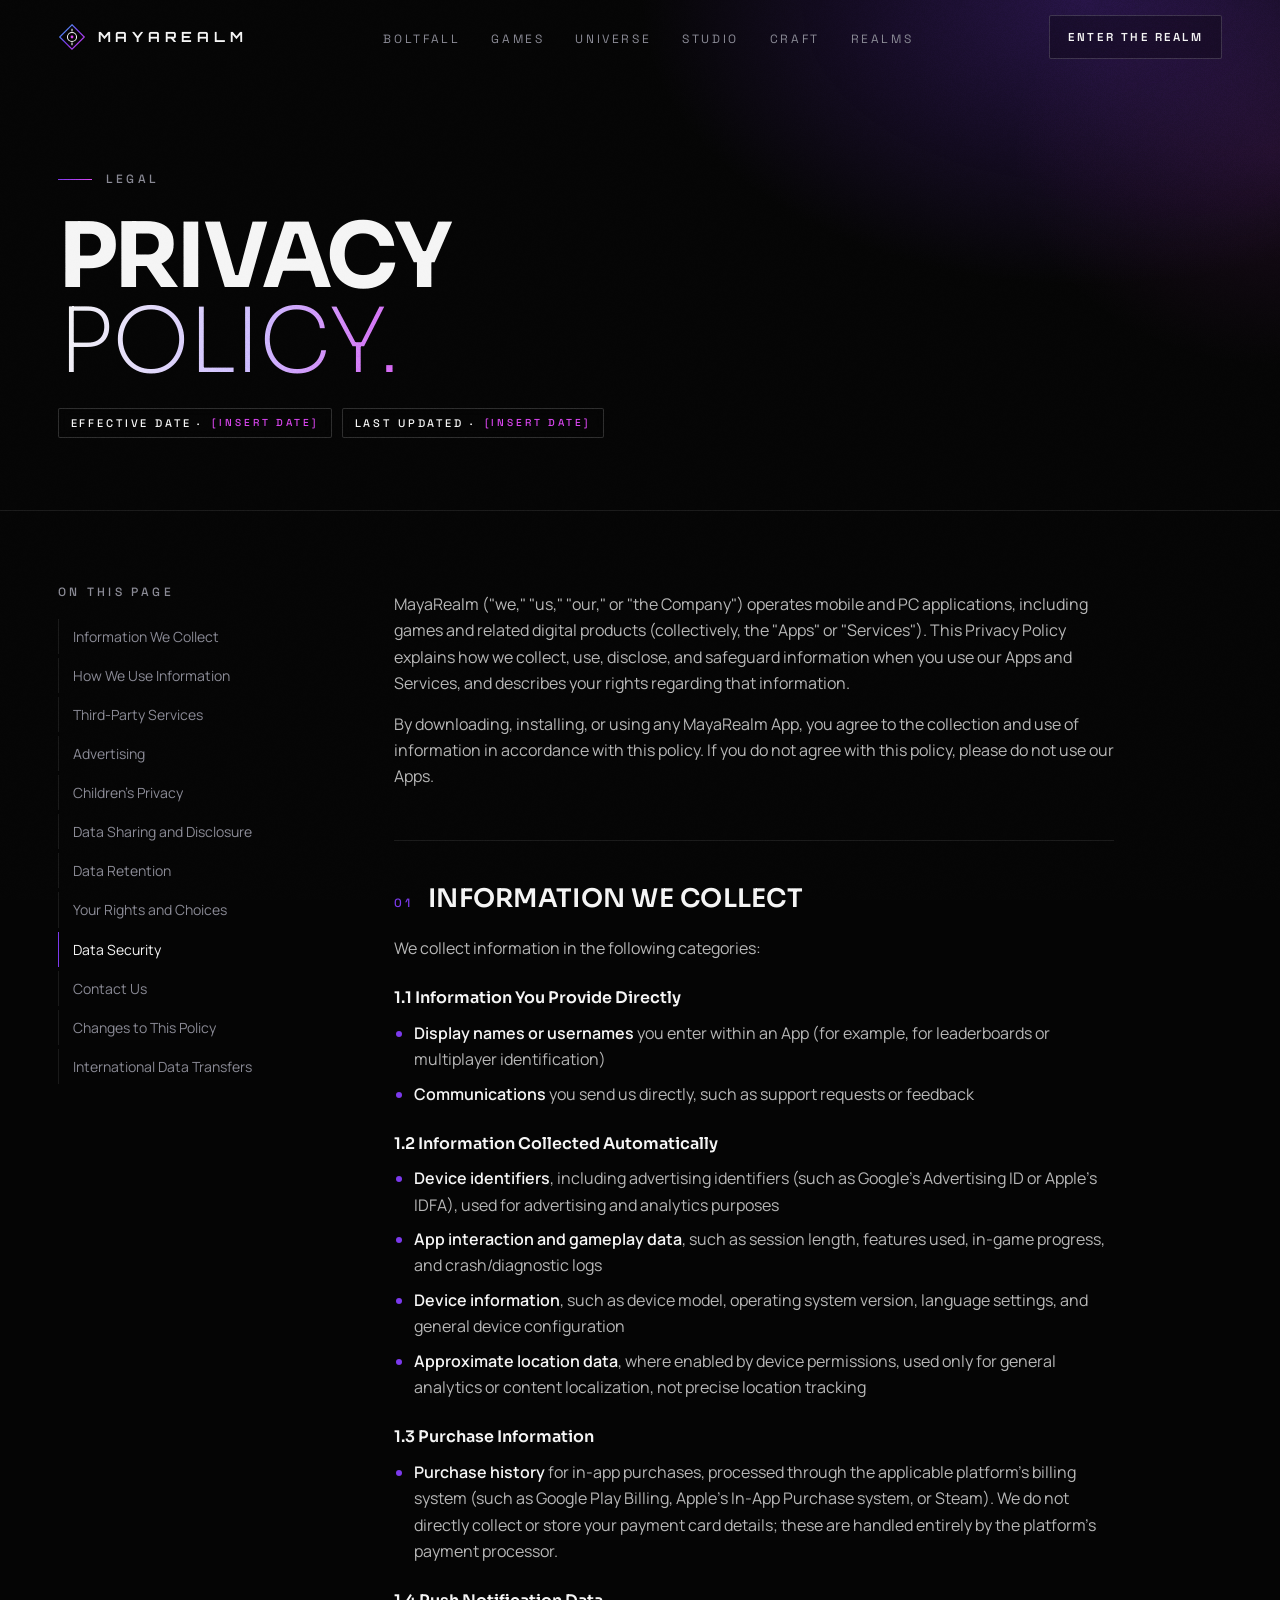
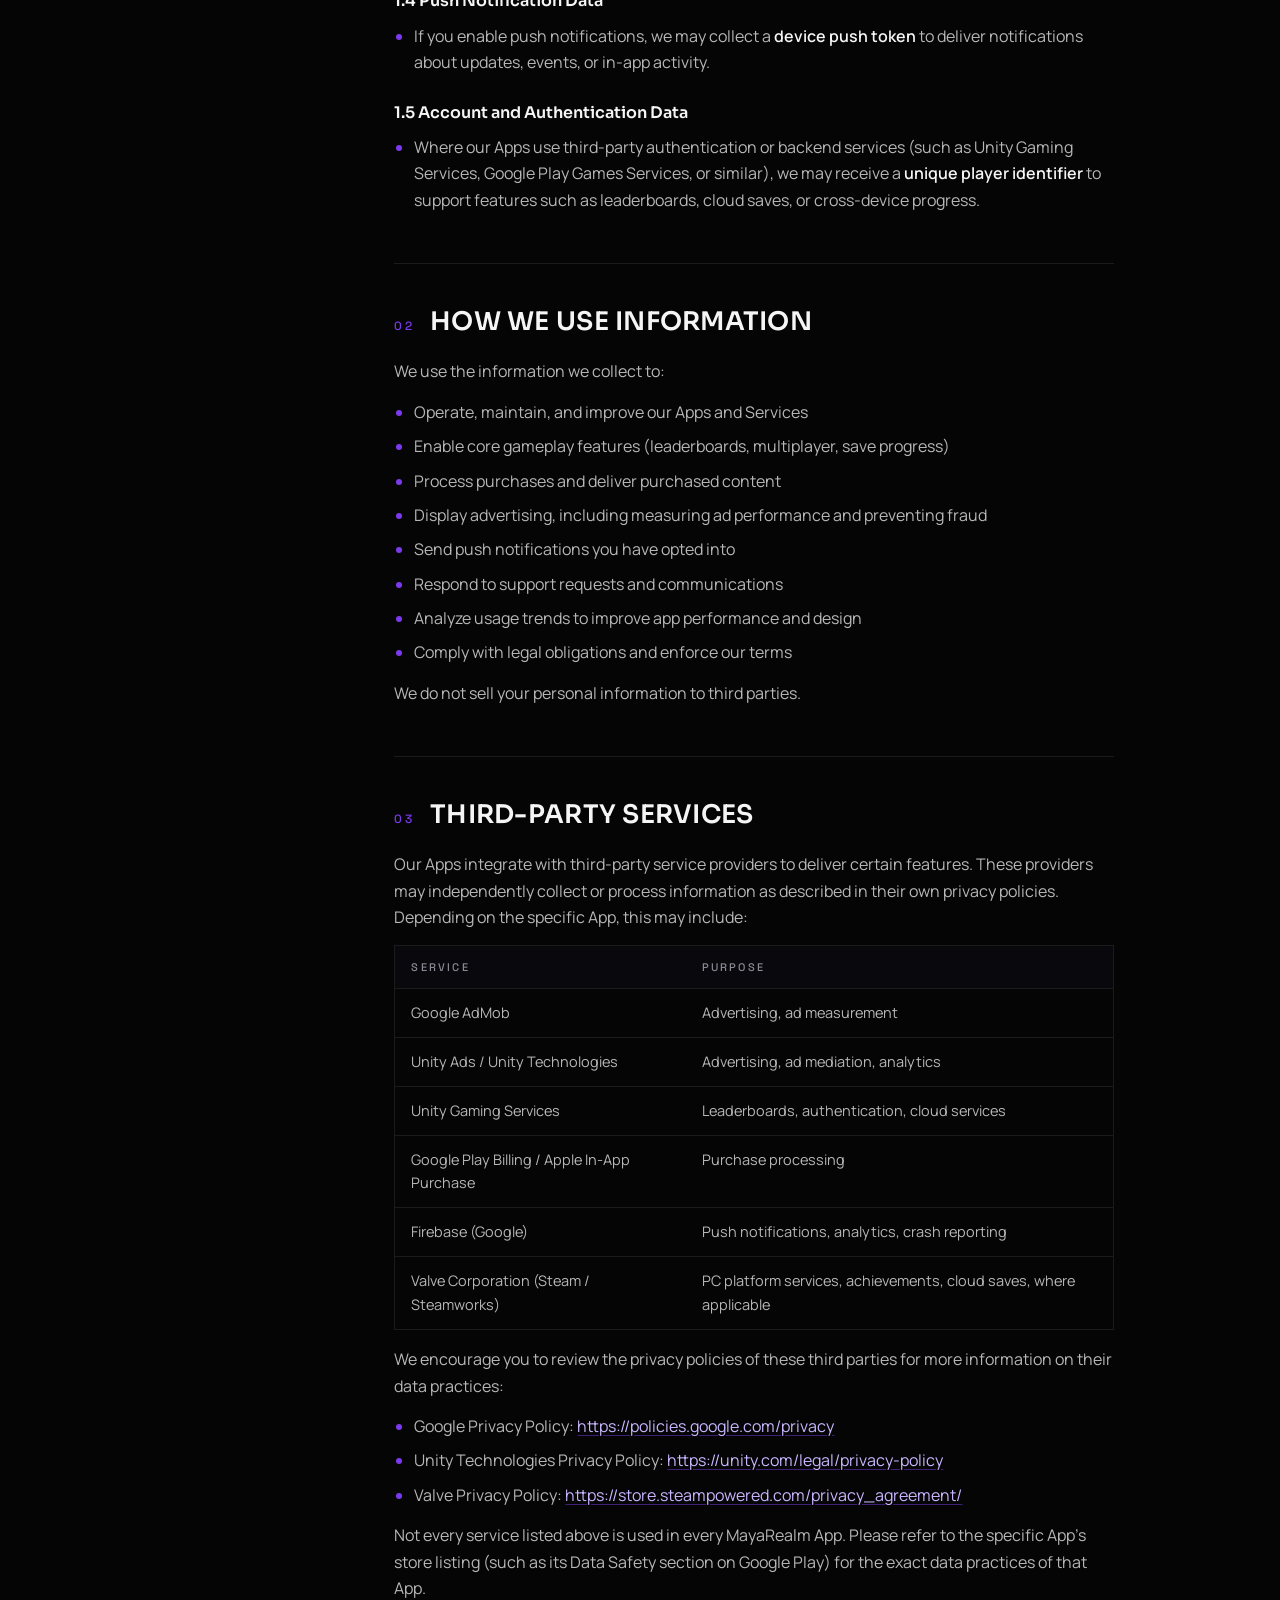
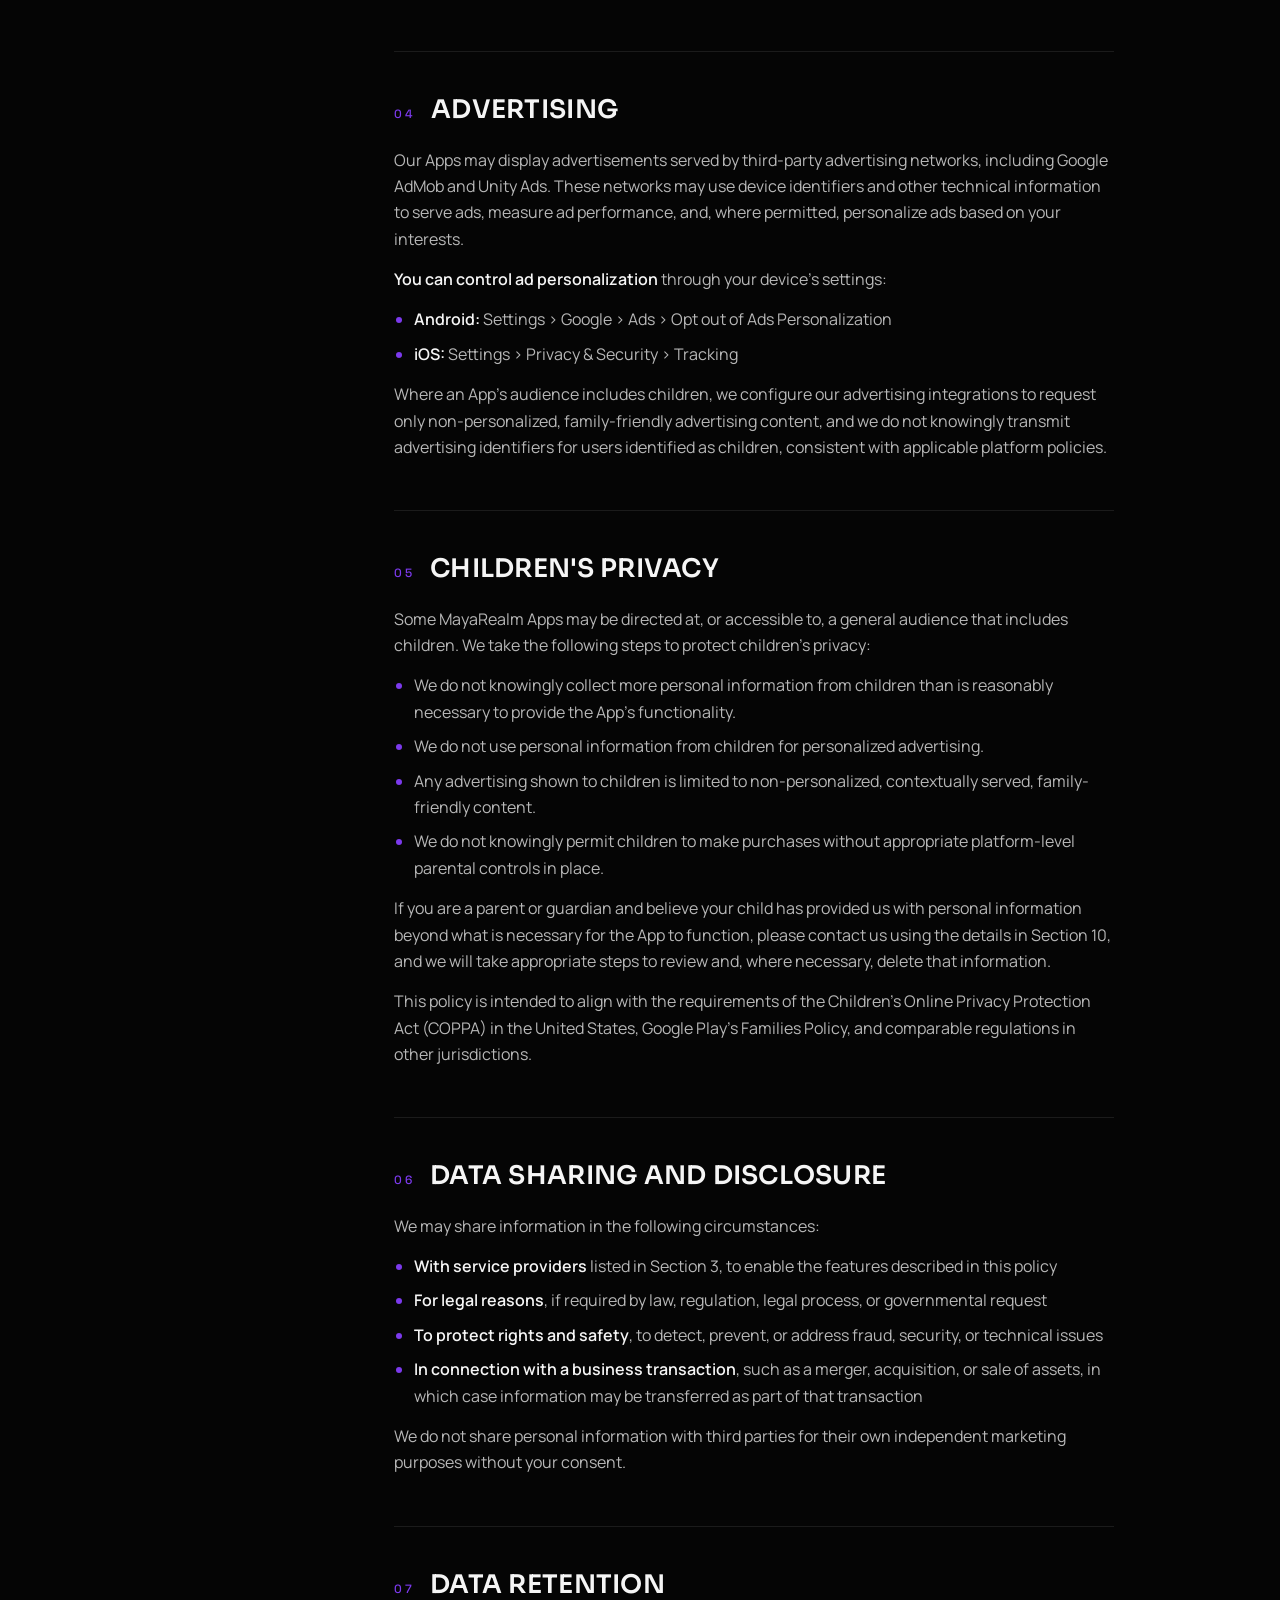
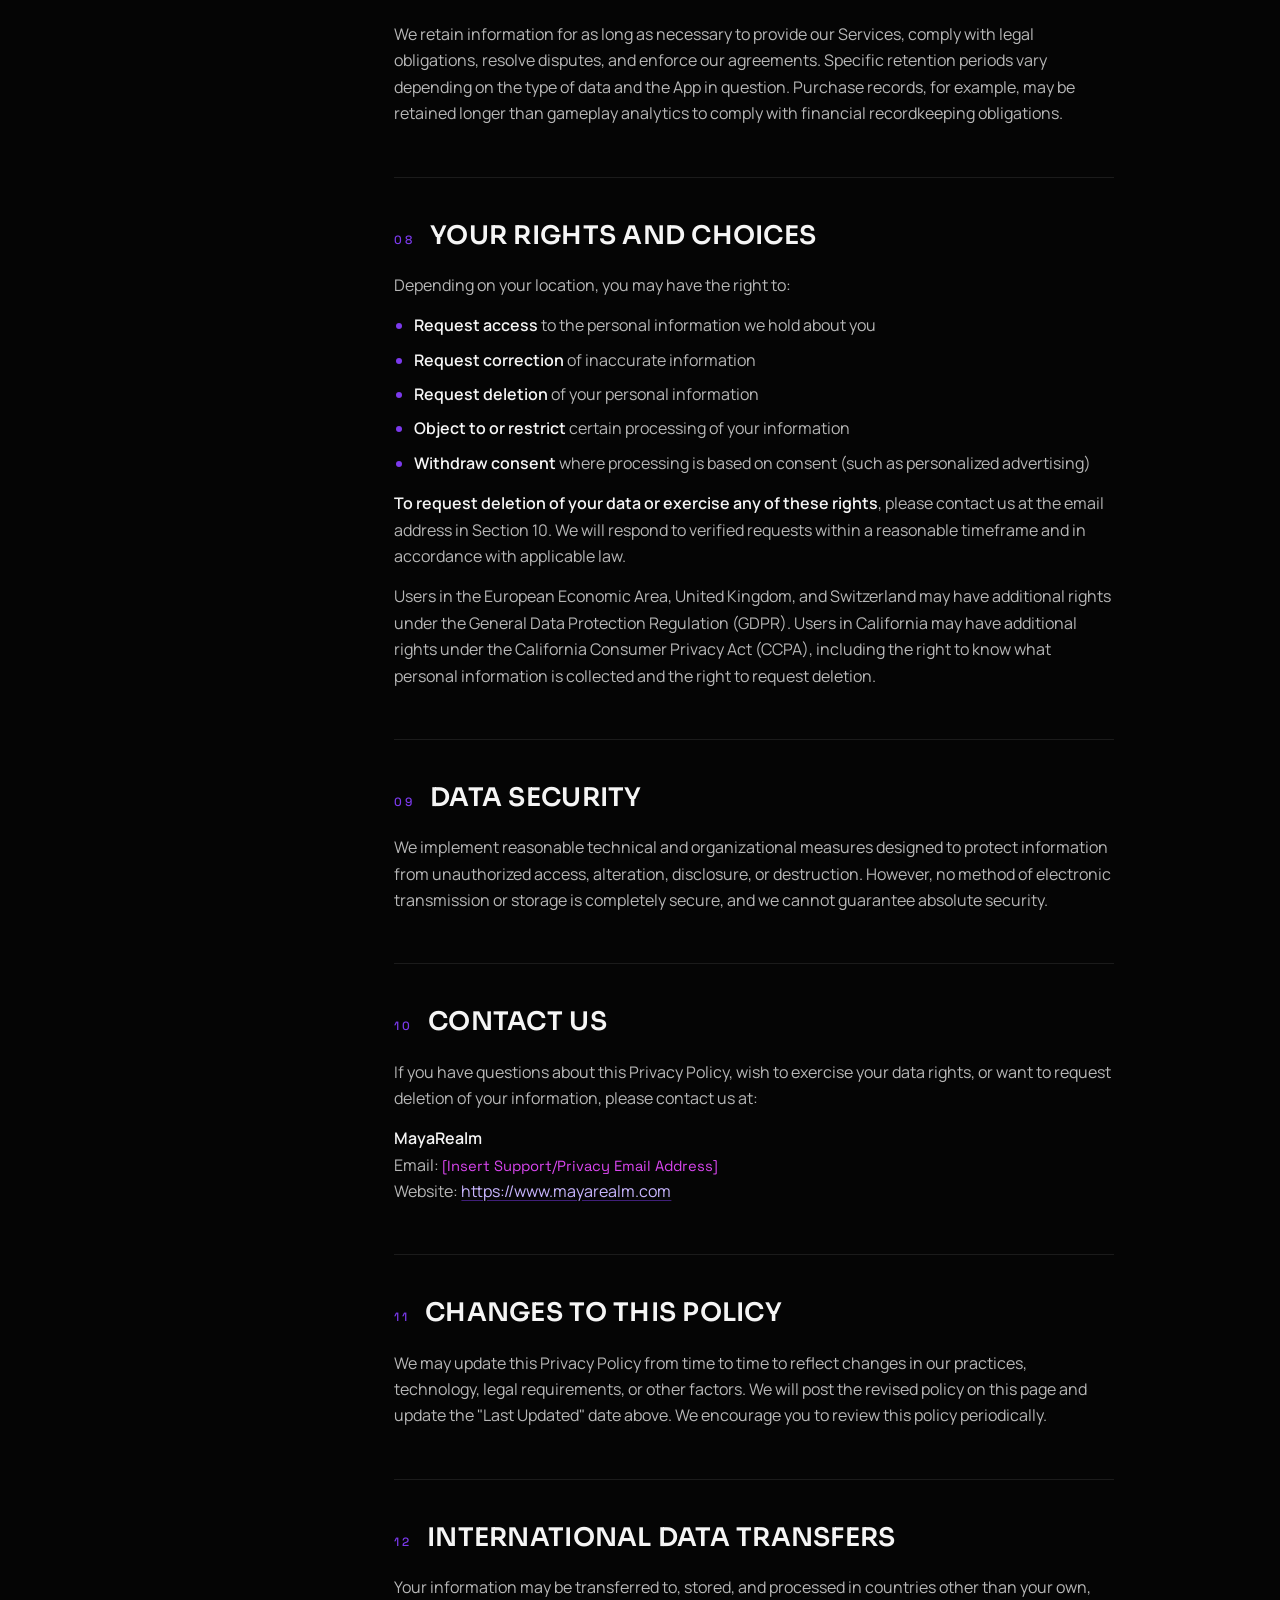
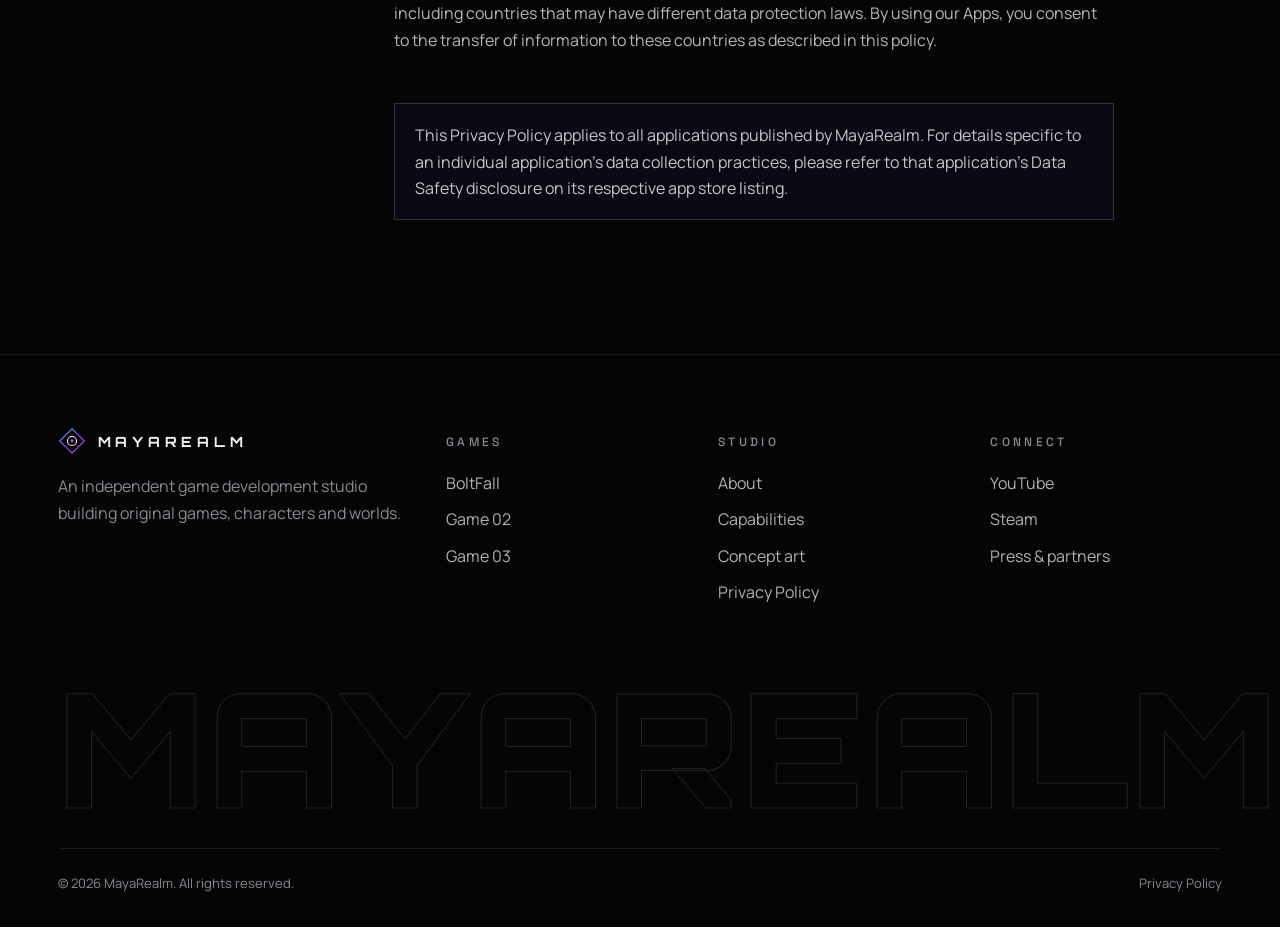
==== commit 6a9d2818: "Add files via upload" ====
--- a/privacy.html
+++ b/privacy.html
@@ -371,7 +371,7 @@
     <button class="burger" id="burger" aria-label="Open menu" aria-expanded="false"><span></span></button>
   </div>
   <nav class="mnav" aria-label="Mobile">
-    <a href="/#boltfall">BoltFall</a><a href="/#worlds">Games</a><a href="/#universe">Universe</a><a href="/#studio">Studio</a><a href="/#craft">Craft</a><a href="/#realms">Realms</a><a href="/#enter">Enter the realm</a><a href="/privacy.html">Privacy Policy</a>
+    <a href="/#boltfall">BoltFall</a><a href="/#worlds">Games</a><a href="/#universe">Universe</a><a href="/#studio">Studio</a><a href="/#craft">Craft</a><a href="/#realms">Realms</a><a href="/#enter">Enter the realm</a><a href="/privacy">Privacy Policy</a>
   </nav>
 </header>
 <main id="top">
@@ -508,11 +508,11 @@
         <p>An independent game development studio building original games, characters and worlds.</p>
       </div>
       <div><span class="label">Games</span><ul><li><a href="/#boltfall">BoltFall</a></li><li><a href="/#worlds">Game 02</a></li><li><a href="/#worlds">Game 03</a></li></ul></div>
-      <div><span class="label">Studio</span><ul><li><a href="/#studio">About</a></li><li><a href="/#craft">Capabilities</a></li><li><a href="/#realms">Concept art</a></li><li><a href="/privacy.html">Privacy Policy</a></li></ul></div>
+      <div><span class="label">Studio</span><ul><li><a href="/#studio">About</a></li><li><a href="/#craft">Capabilities</a></li><li><a href="/#realms">Concept art</a></li><li><a href="/privacy">Privacy Policy</a></li></ul></div>
       <div><span class="label">Connect</span><ul><li><a href="#" data-link="youtube" data-toast="The YouTube channel link is coming soon.">YouTube</a></li><li><a href="#" data-link="steam" data-toast="The Steam page link is coming soon.">Steam</a></li><li><a href="#" data-link="press" data-toast="Press and partnership contact is coming soon.">Press &amp; partners</a></li></ul></div>
     </div>
     <div class="foot-word" aria-hidden="true">MAYAREALM</div>
-    <div class="foot-bottom"><span>© 2026 MayaRealm. All rights reserved.</span><span><a href="/privacy.html" class="foot-legal">Privacy Policy</a></span></div>
+    <div class="foot-bottom"><span>© 2026 MayaRealm. All rights reserved.</span><span><a href="/privacy" class="foot-legal">Privacy Policy</a></span></div>
   </div>
 </footer>
 <div class="toast" id="toast" role="status" aria-live="polite"></div>
